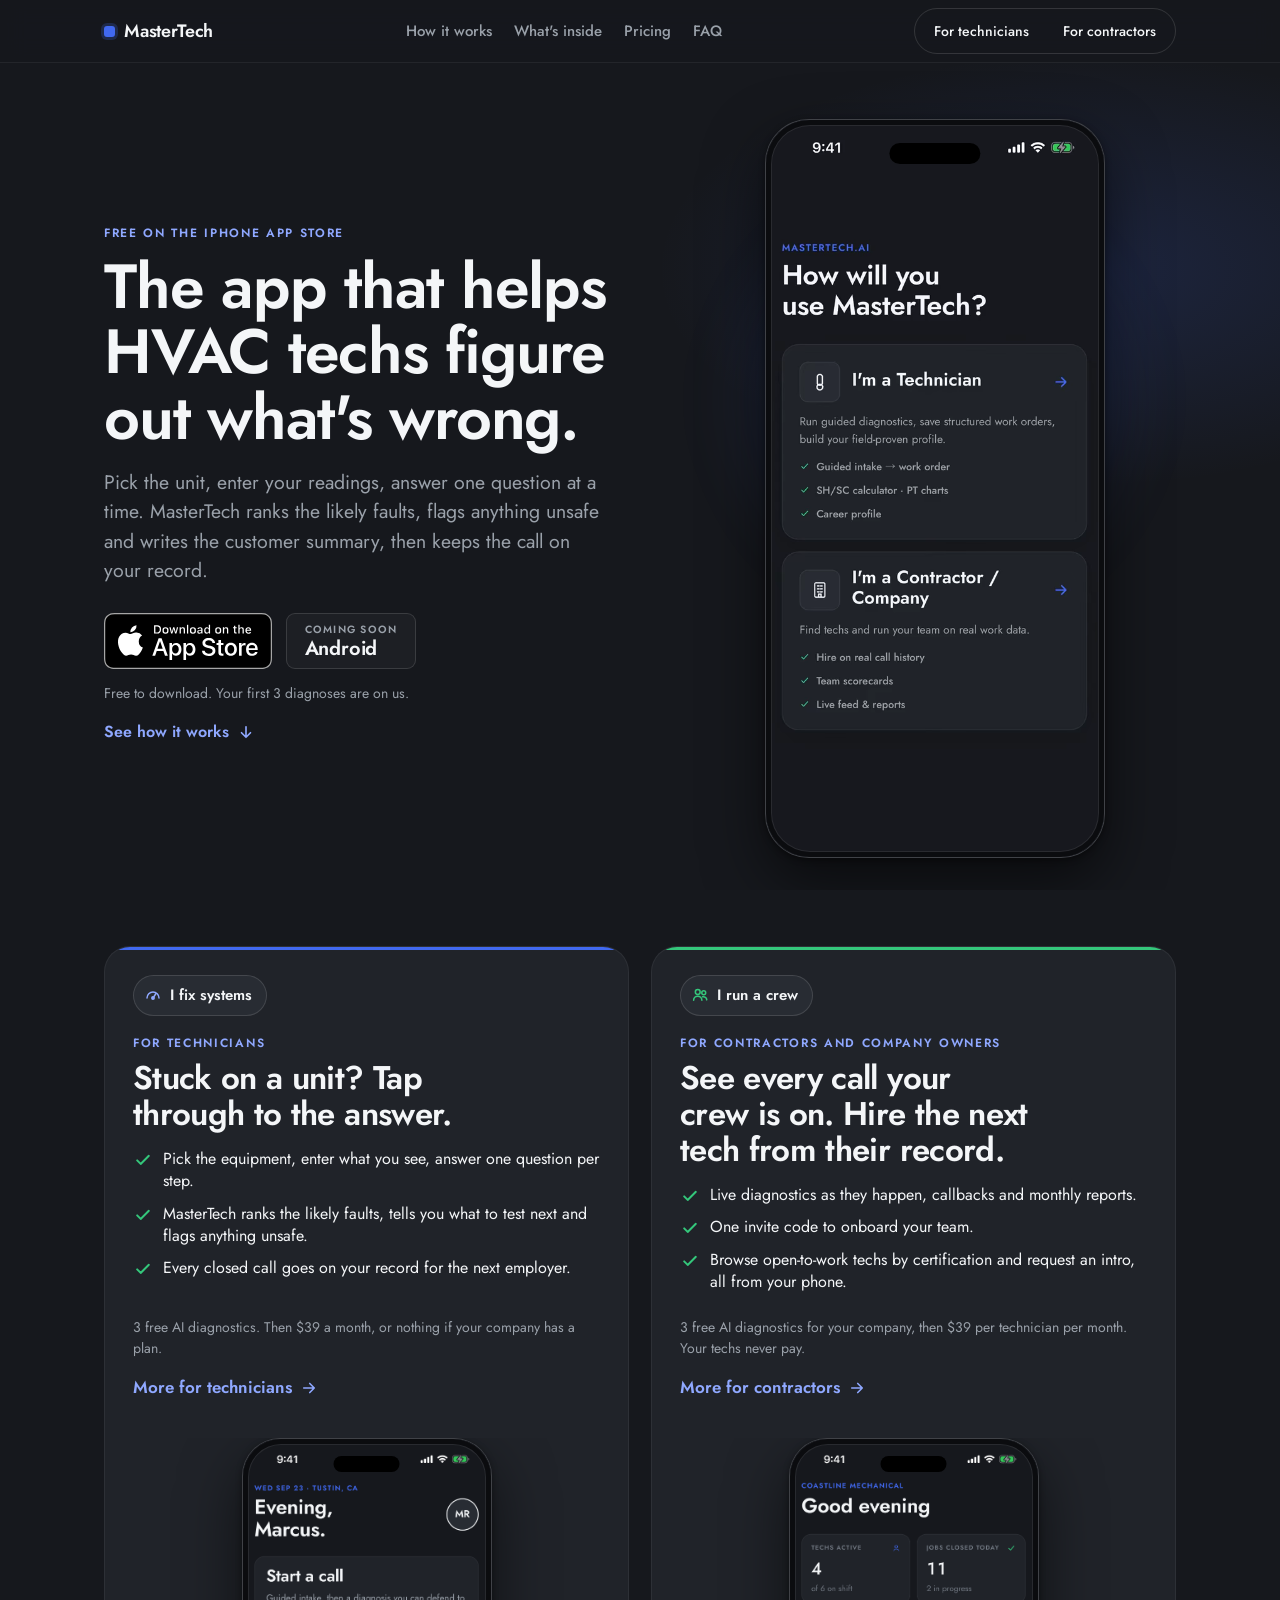
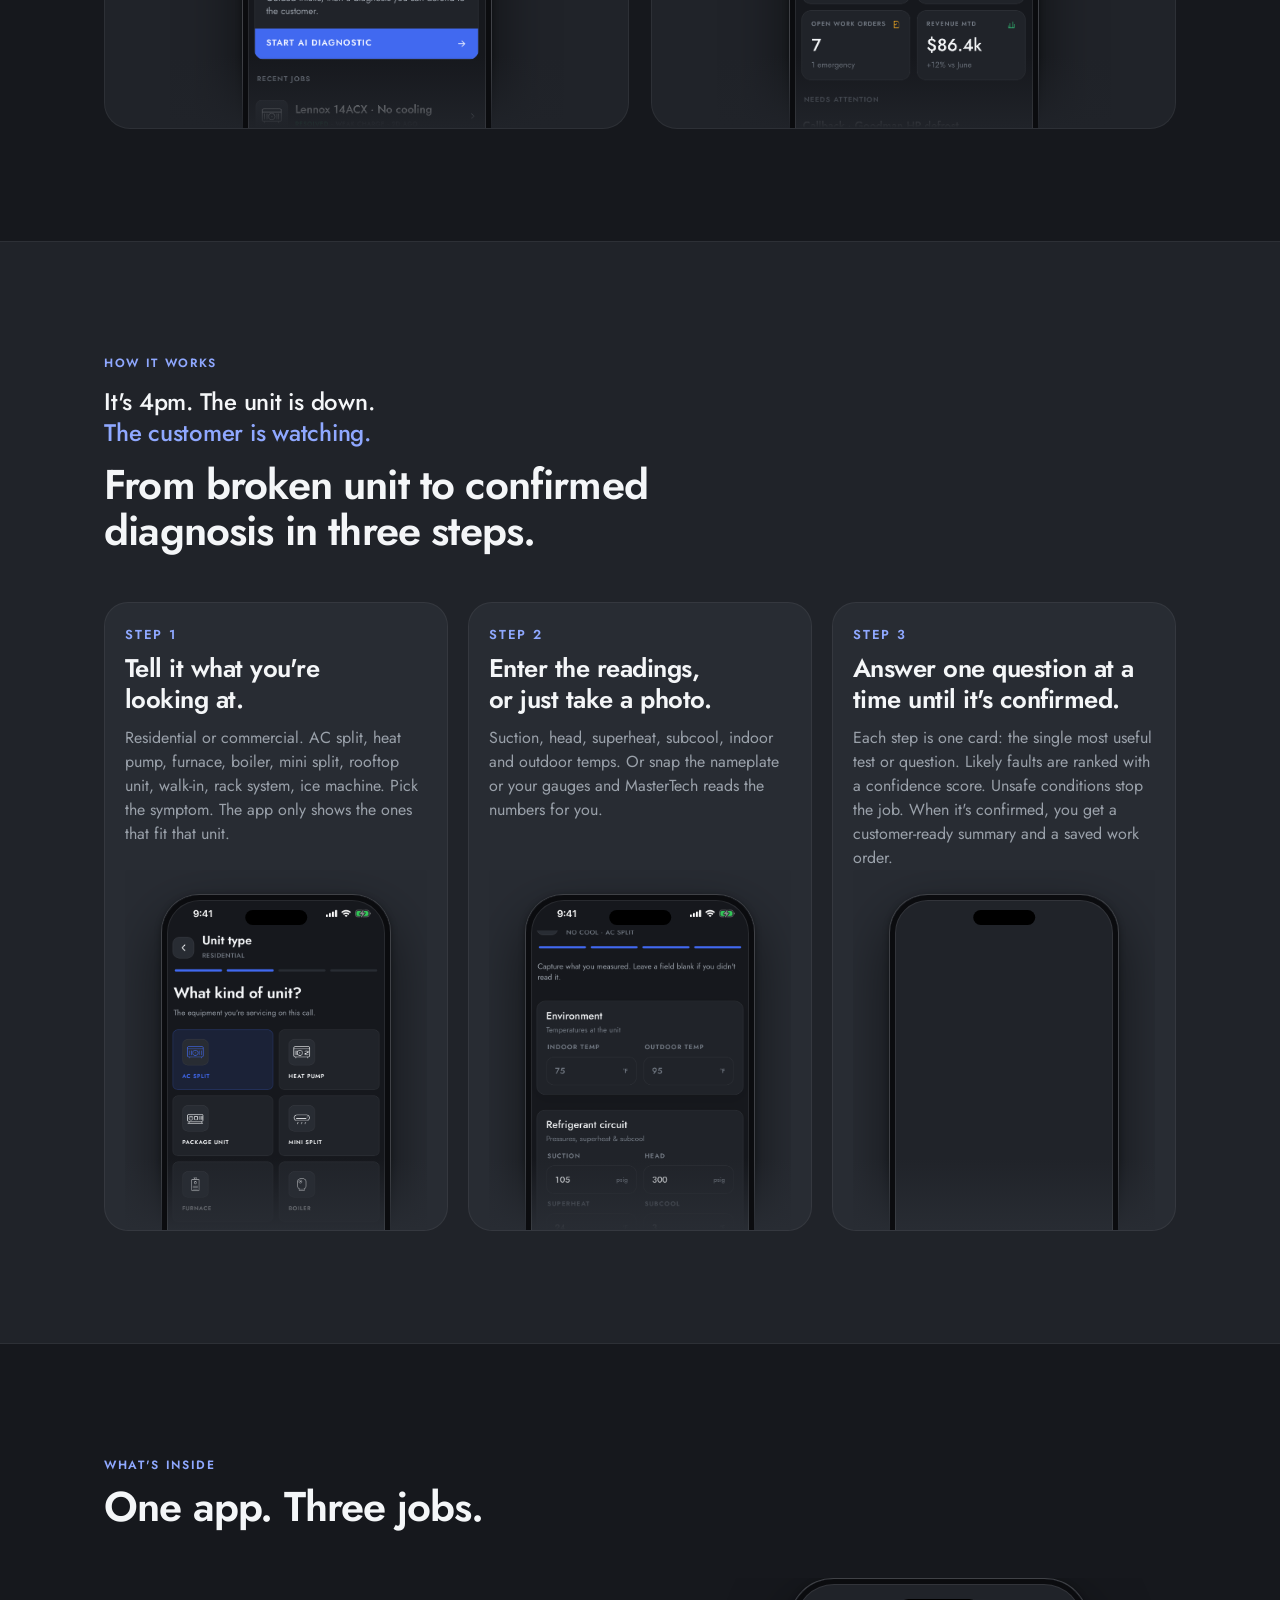
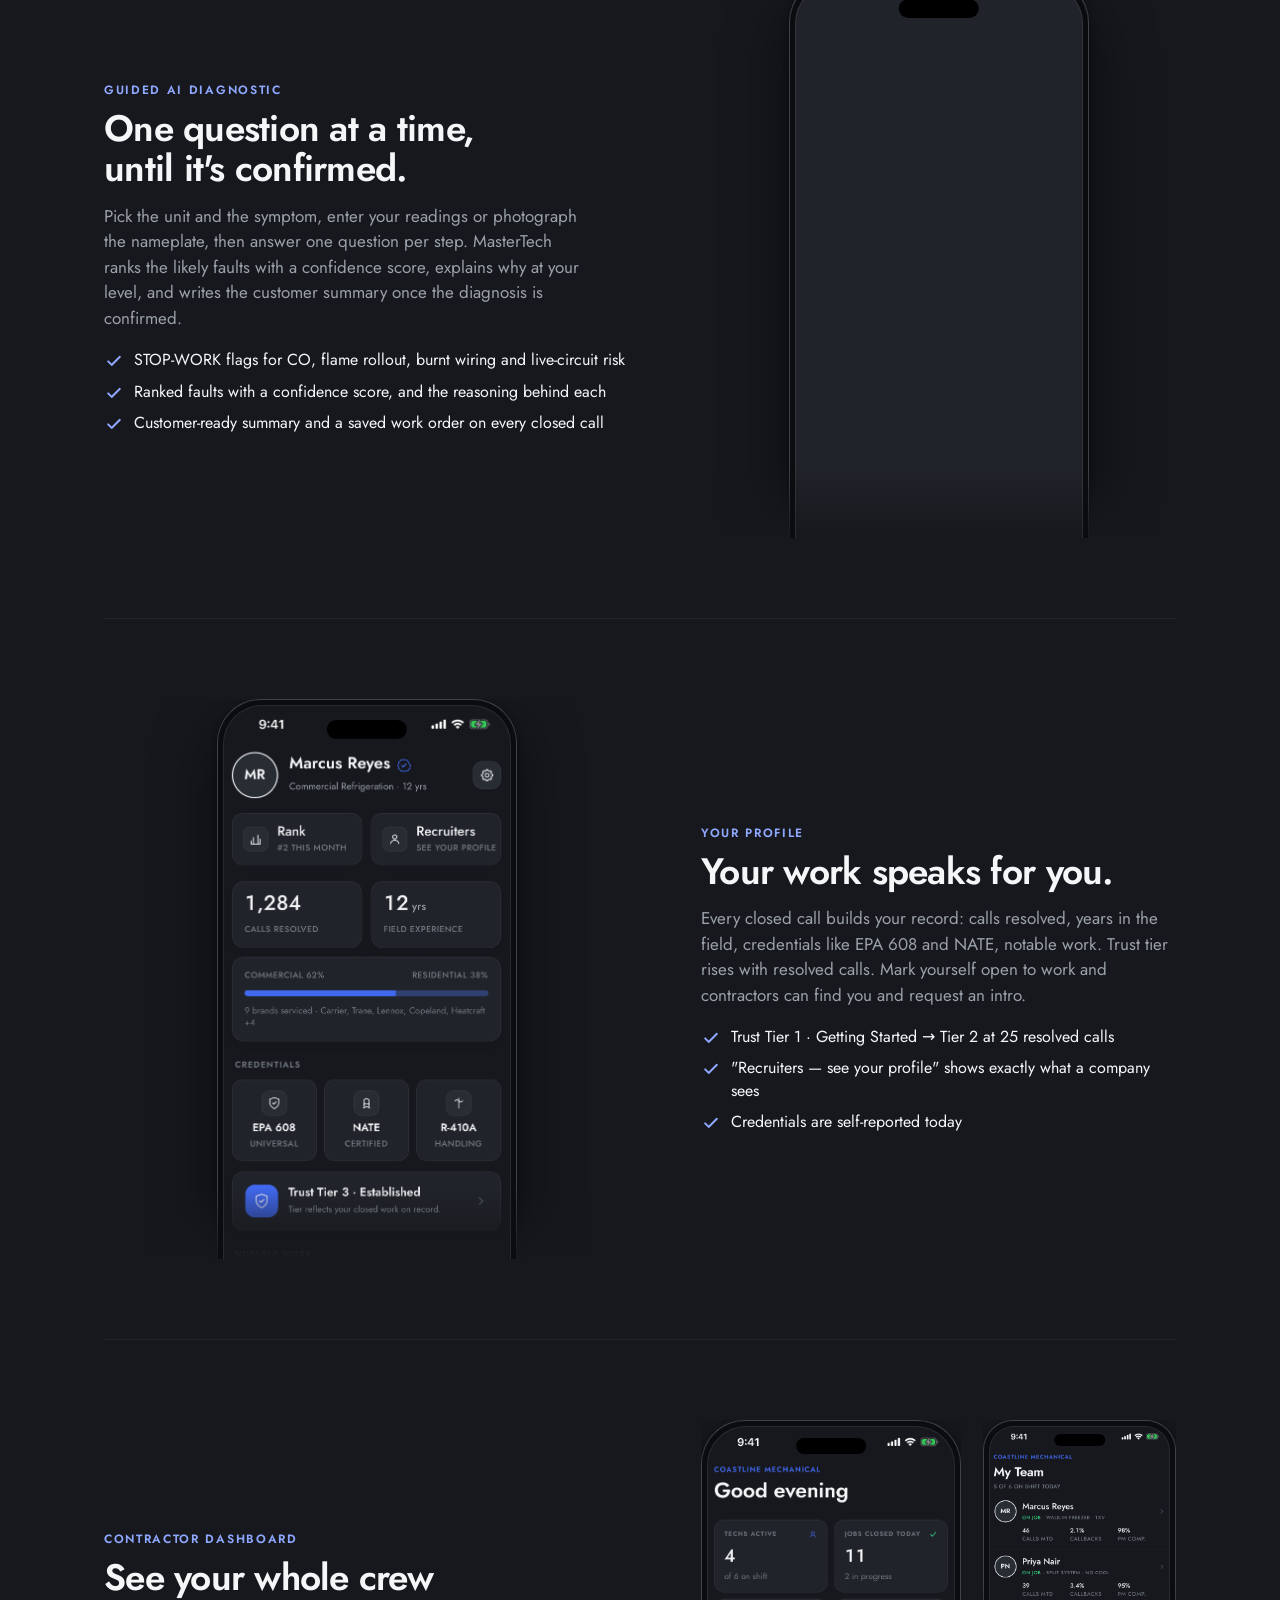
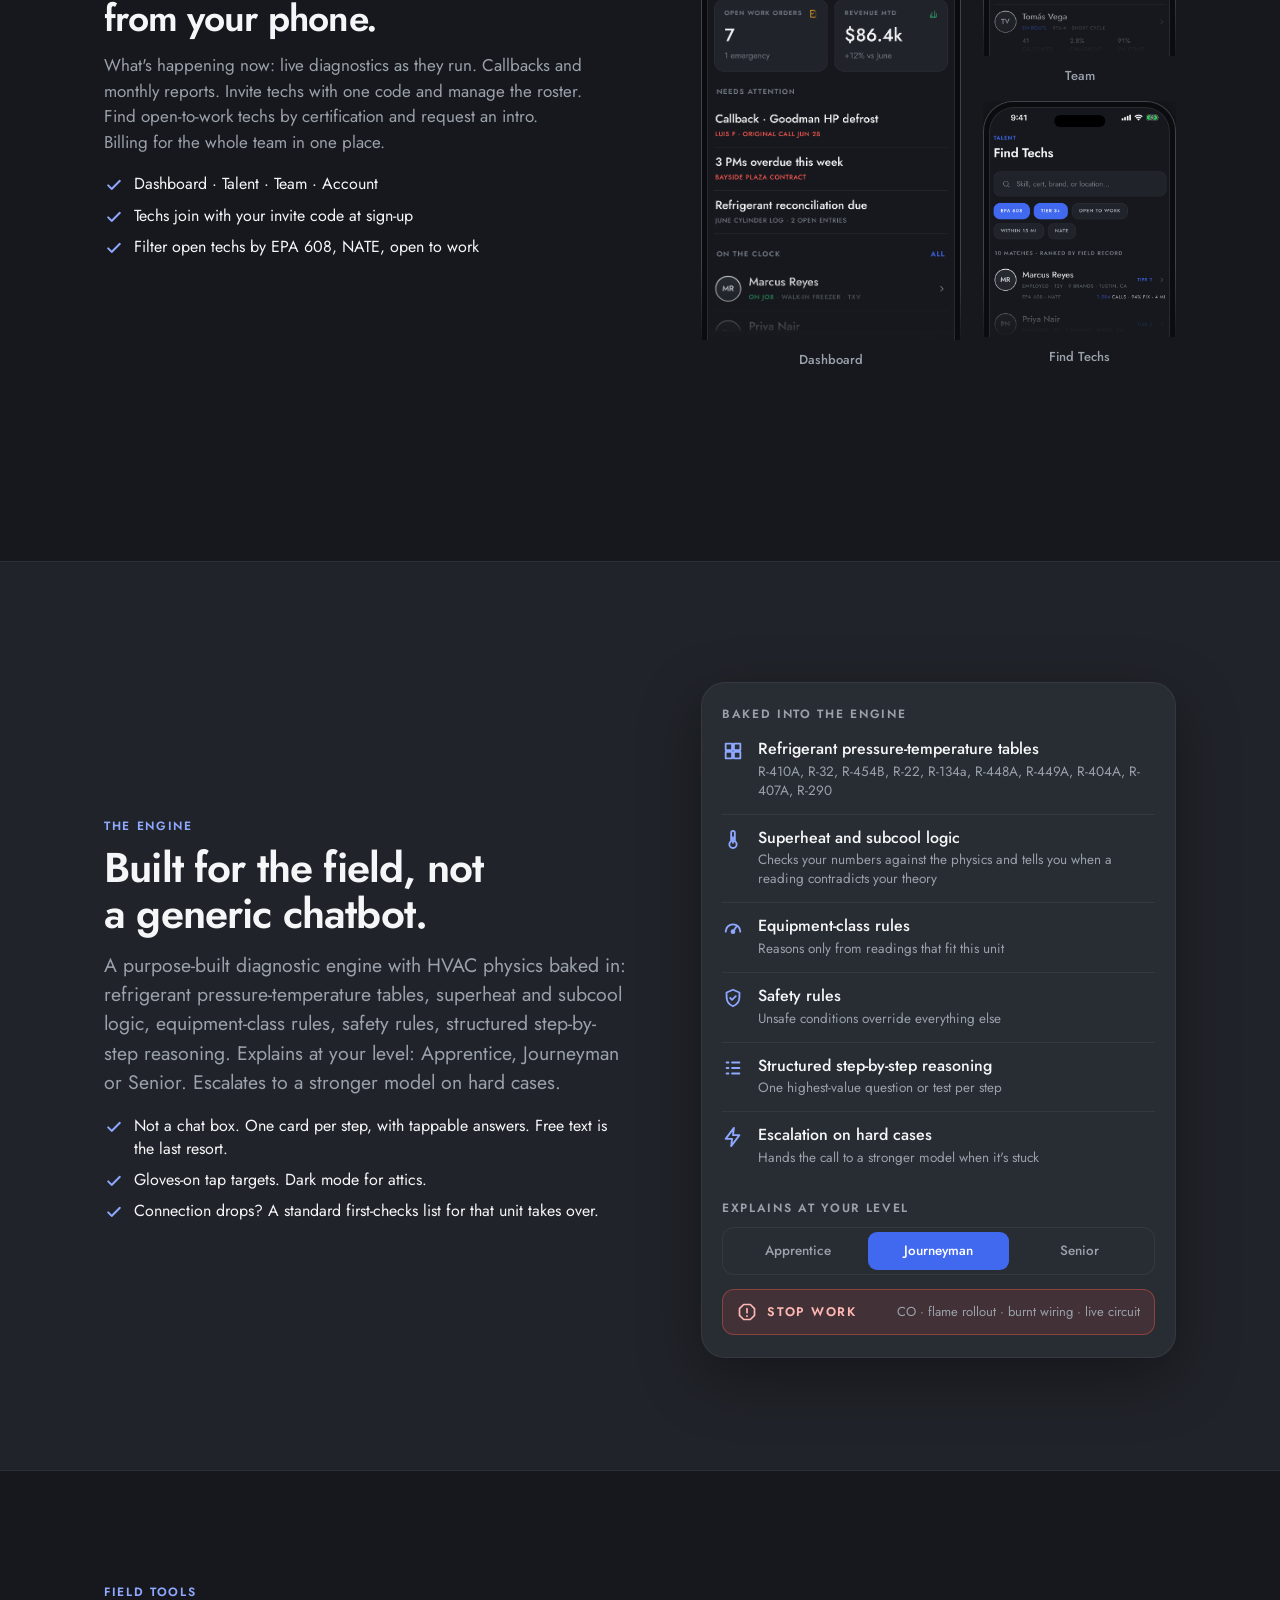
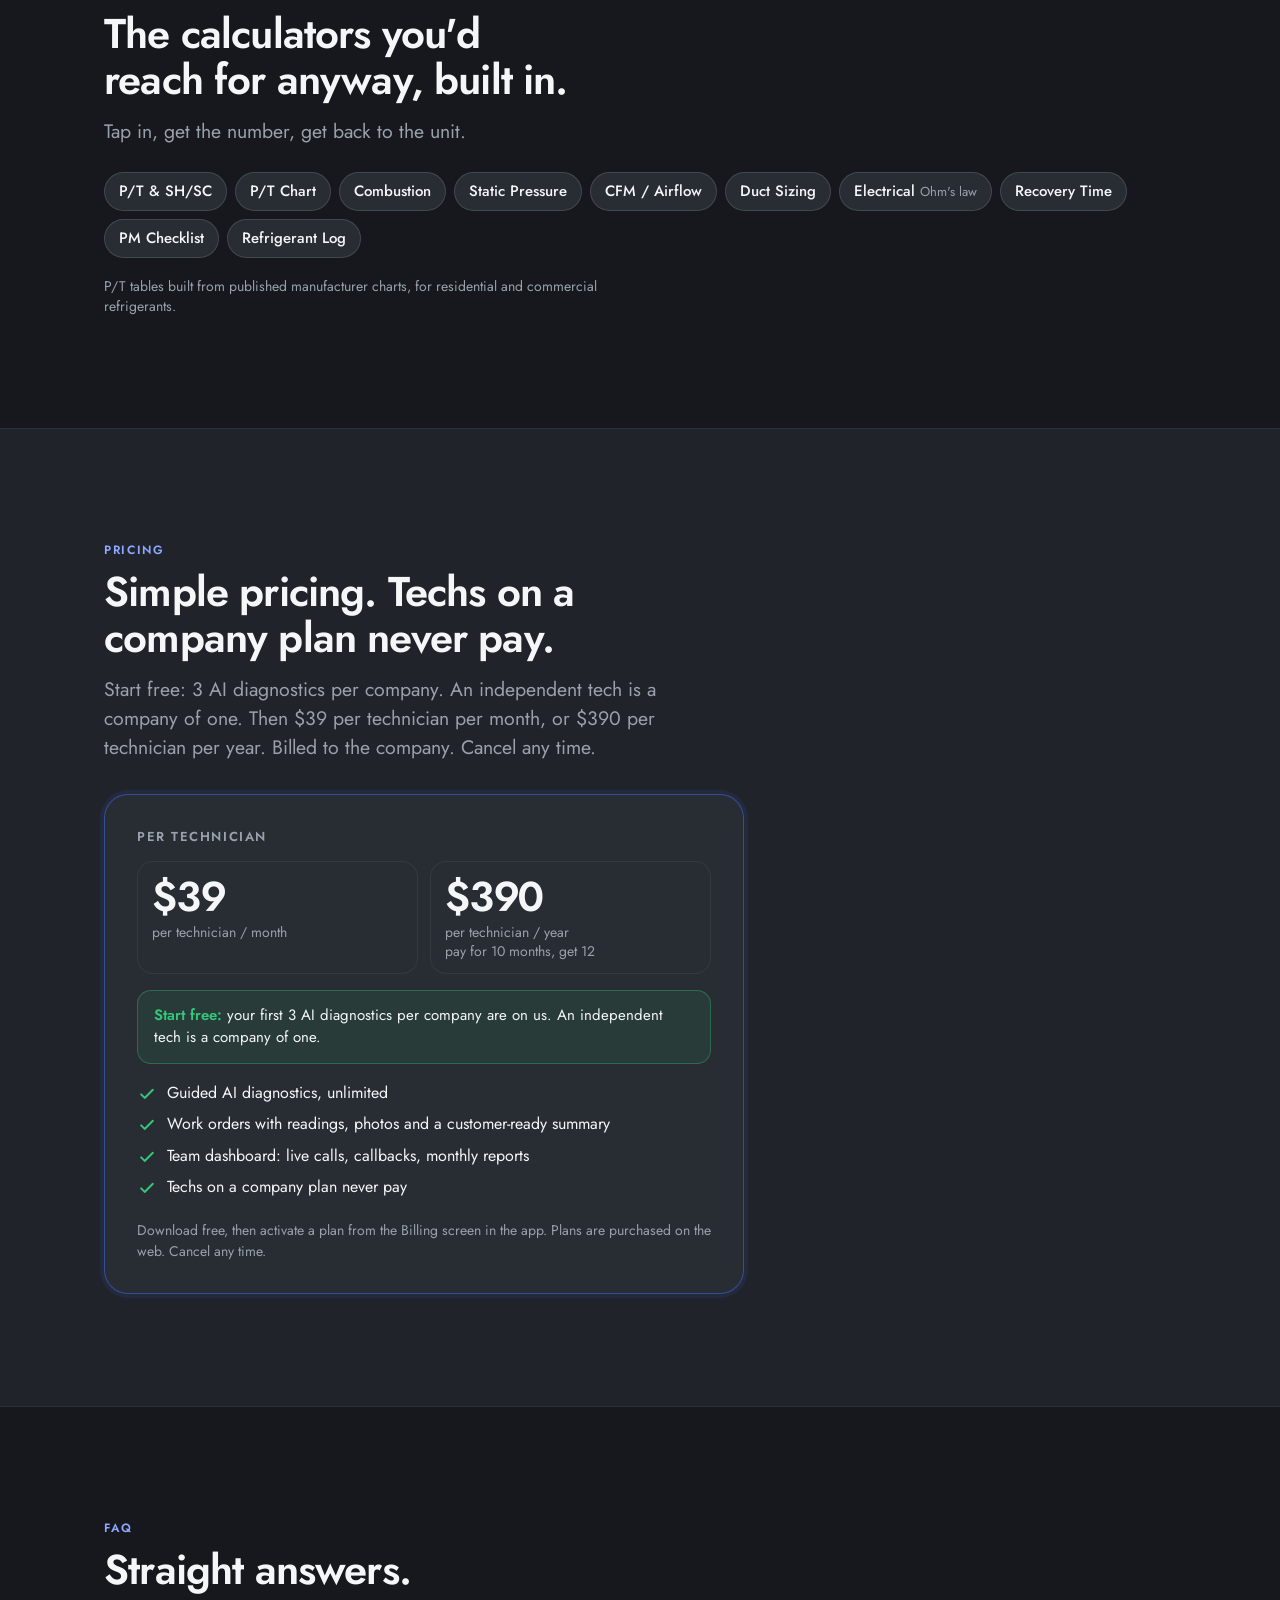
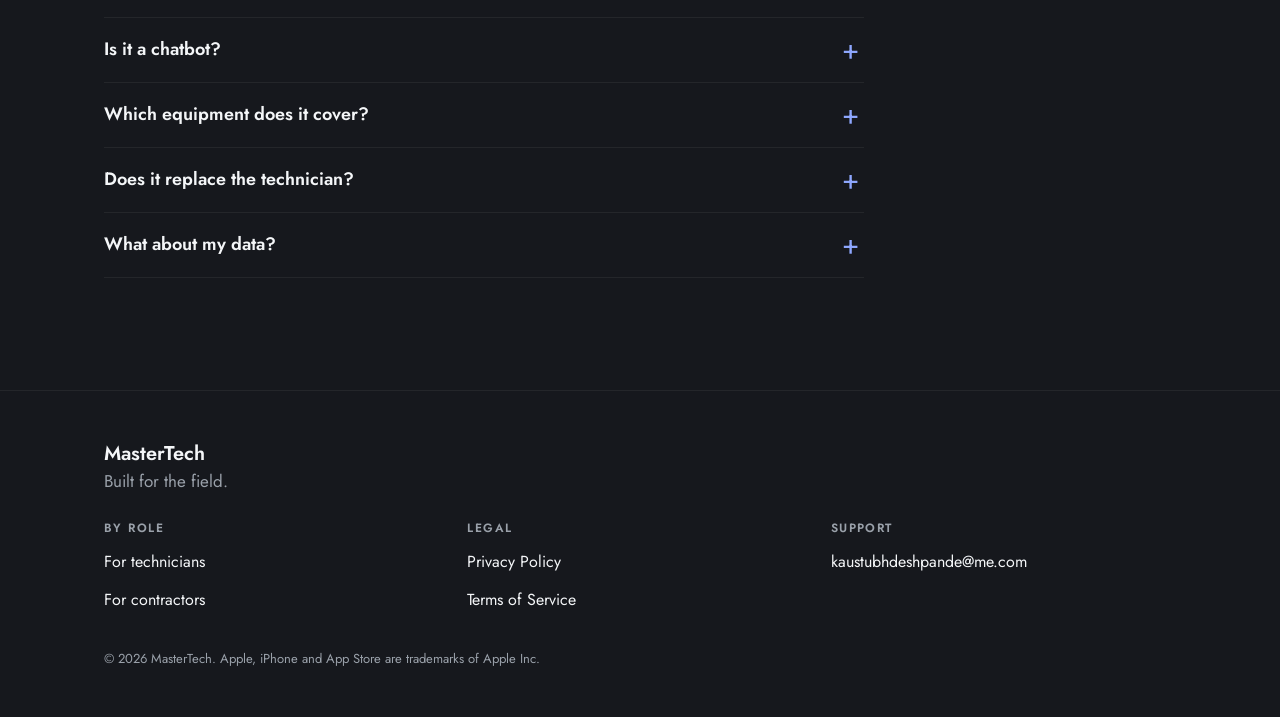
==== index.html @ 5057d36d "Site: one App Store button + Android coming soon, role links in the header, MasterTech wordmark, spa" ====
<!DOCTYPE html>
<html lang="en">
<head>
<meta charset="utf-8">
<meta name="viewport" content="width=device-width, initial-scale=1, viewport-fit=cover">
<title>MasterTech — The app that helps HVAC techs figure out what's wrong</title>
<meta name="description" content="MasterTech is a free iPhone app that walks an HVAC technician from a broken unit to a confirmed diagnosis, one step at a time, then keeps the call on their record. Live dashboard for contractors.">
<link rel="canonical" href="https://kaus-projects.github.io/">
<meta name="theme-color" content="#16181D">
<meta name="color-scheme" content="dark">
<meta name="apple-itunes-app" content="app-id=6786938615">
<link rel="icon" type="image/png" sizes="32x32" href="assets/favicon-32.png">
<link rel="apple-touch-icon" sizes="180x180" href="assets/icon-180.png">
<meta property="og:type" content="website">
<meta property="og:site_name" content="MasterTech">
<meta property="og:url" content="https://kaus-projects.github.io/">
<meta property="og:title" content="MasterTech — The app that helps HVAC techs figure out what's wrong">
<meta property="og:description" content="Pick the unit, enter your readings, answer one question at a time. MasterTech ranks the likely faults, flags anything unsafe and writes the customer summary. Free on the iPhone App Store.">
<meta property="og:image" content="https://kaus-projects.github.io/assets/og.jpg">
<meta property="og:image:width" content="1200">
<meta property="og:image:height" content="630">
<meta property="og:image:alt" content="MasterTech: The app that helps HVAC techs figure out what's wrong. Two iPhone screens: an AI diagnosis and a contractor dashboard.">
<meta name="twitter:card" content="summary_large_image">
<meta name="twitter:title" content="MasterTech — The app that helps HVAC techs figure out what's wrong">
<meta name="twitter:description" content="Guided AI diagnostics for the tech. A live dashboard for the boss. Free on the iPhone App Store.">
<meta name="twitter:image" content="https://kaus-projects.github.io/assets/og.jpg">
<link rel="preconnect" href="https://fonts.googleapis.com">
<link rel="preconnect" href="https://fonts.gstatic.com" crossorigin>
<link rel="stylesheet" href="https://fonts.googleapis.com/css2?family=Jost:wght@400;500;600&display=swap">
<link rel="stylesheet" href="assets/site.css">
<script type="application/ld+json">
{"@context":"https://schema.org","@type":"SoftwareApplication","name":"MasterTech.ai","operatingSystem":"iOS","applicationCategory":"BusinessApplication","url":"https://kaus-projects.github.io/","installUrl":"https://apps.apple.com/us/app/mastertech-ai/id6786938615","offers":{"@type":"Offer","price":"0","priceCurrency":"USD"},"description":"A free iPhone app that walks an HVAC technician from a broken unit to a confirmed diagnosis, one step at a time, then keeps the call on their record."}
</script>
</head>
<body>
<a class="skip" href="#main">Skip to content</a>

<svg class="sprite" aria-hidden="true" focusable="false" xmlns="http://www.w3.org/2000/svg">
  <symbol id="i-check" viewBox="0 0 24 24"><path d="M5 12.5l4.2 4.2L19 7" fill="none" stroke="currentColor" stroke-width="2.4" stroke-linecap="round" stroke-linejoin="round"/></symbol>
  <symbol id="i-gauge" viewBox="0 0 24 24"><g fill="none" stroke="currentColor" stroke-width="2" stroke-linecap="round" stroke-linejoin="round"><path d="M4 16a8 8 0 1 1 16 0"/><path d="M12 16l4-6"/><circle cx="12" cy="16" r="1.6" fill="currentColor"/></g></symbol>
  <symbol id="i-crew" viewBox="0 0 24 24"><g fill="none" stroke="currentColor" stroke-width="2" stroke-linecap="round" stroke-linejoin="round"><circle cx="9" cy="8" r="3.2"/><path d="M3.5 19a5.5 5.5 0 0 1 11 0"/><circle cx="17" cy="9" r="2.6"/><path d="M15.5 14.3A4.5 4.5 0 0 1 21 18.5"/></g></symbol>
  <symbol id="i-stop" viewBox="0 0 24 24"><g fill="none" stroke="currentColor" stroke-width="2" stroke-linecap="round" stroke-linejoin="round"><path d="M8 3h8l5 5v8l-5 5H8l-5-5V8z"/><path d="M12 8v5M12 16.6v.4"/></g></symbol>
  <symbol id="i-grid" viewBox="0 0 24 24"><path d="M4 4h7v7H4zM13 4h7v7h-7zM4 13h7v7H4zM13 13h7v7h-7z" fill="none" stroke="currentColor" stroke-width="2" stroke-linejoin="round"/></symbol>
  <symbol id="i-therm" viewBox="0 0 24 24"><path d="M10 4a2 2 0 1 1 4 0v9.3a4 4 0 1 1-4 0z" fill="none" stroke="currentColor" stroke-width="2" stroke-linejoin="round"/><path d="M12 9v6" stroke="currentColor" stroke-width="2" stroke-linecap="round"/></symbol>
  <symbol id="i-shield" viewBox="0 0 24 24"><path d="M12 3l7 3v5c0 4.5-3 8.5-7 10-4-1.5-7-5.5-7-10V6z" fill="none" stroke="currentColor" stroke-width="2" stroke-linejoin="round"/><path d="M9 12l2 2 4-4" fill="none" stroke="currentColor" stroke-width="2" stroke-linecap="round" stroke-linejoin="round"/></symbol>
  <symbol id="i-steps" viewBox="0 0 24 24"><path d="M5 6h2M5 12h2M5 18h2M11 6h8M11 12h8M11 18h8" fill="none" stroke="currentColor" stroke-width="2" stroke-linecap="round"/></symbol>
  <symbol id="i-bolt" viewBox="0 0 24 24"><path d="M13 2L4 14h7l-1 8 9-12h-7z" fill="none" stroke="currentColor" stroke-width="2" stroke-linejoin="round"/></symbol>
  <symbol id="i-arr" viewBox="0 0 24 24"><path d="M5 12h14M13 6l6 6-6 6" fill="none" stroke="currentColor" stroke-width="2.2" stroke-linecap="round" stroke-linejoin="round"/></symbol>
</svg>

<header class="top">
  <div class="wrap">
    <a class="brand" href="#main" aria-label="MasterTech home"><span class="dot" aria-hidden="true"></span>MasterTech</a>
    <nav class="nav" aria-label="Sections">
      <a href="#how">How it works</a>
      <a href="#inside">What's inside</a>
      <a href="#pricing">Pricing</a>
      <a href="#faq">FAQ</a>
    </nav>
    <nav class="roles" aria-label="By role">
      <a href="techs/"><span class="l">For technicians</span><span class="s">Techs</span></a>
      <a href="contractors/"><span class="l">For contractors</span><span class="s">Contractors</span></a>
    </nav>
  </div>
</header>

<main id="main">

  <!-- HERO -->
  <section class="hero" aria-labelledby="hero-h1">
    <div class="wrap hero-grid">
      <div class="hero-copy">
        <p class="eyebrow">Free on the iPhone App Store</p>
        <h1 id="hero-h1" class="h1">The app that helps HVAC techs figure out what's wrong.</h1>
        <p class="lede">Pick the unit, enter your readings, answer one question at a time. MasterTech ranks the likely faults, flags anything unsafe and writes the customer summary, then keeps the call on your record.</p>
        <div class="ctas" id="hero-ctas">
          <a class="badge" href="https://apps.apple.com/us/app/mastertech-ai/id6786938615"><img src="assets/appstore-badge.svg" alt="Download on the App Store" width="168" height="56"></a>
          <span class="soon"><b>Android</b><small>Coming soon</small></span>
          <p class="micro">Free to download. Your first 3 diagnoses are on us.</p>
          <a class="arrow down" href="#how">See how it works<svg aria-hidden="true"><use href="#i-arr"/></svg></a>
        </div>
      </div>
      <div class="hero-visual">
        <div class="phone hero-phone">
          <video class="shot" poster="assets/hero-poster.jpg" autoplay muted loop playsinline width="540" height="1174" aria-label="MasterTech on iPhone: choosing a role, the home screen, picking the unit type, entering readings, then the AI diagnosis: Low refrigerant charge at 86% confidence.">
            <source src="assets/hero.mp4" type="video/mp4">
            <source src="assets/hero.webm" type="video/webm">
          </video>
          <img class="shot poster" src="assets/hero-poster.jpg" width="540" height="1174" alt="iPhone showing a MasterTech call: measurement tiles for superheat, subcool, suction and head, and an AI Diagnosis card reading Low refrigerant charge at 86% confidence.">
        </div>
      </div>
    </div>
  </section>

  <!-- TWO DOORS -->
  <section class="doors-sec" id="doors" aria-label="Choose your role">
    <div class="wrap">
      <div class="doors">

        <section class="door tech" aria-labelledby="door-tech">
          <span class="door-label"><svg aria-hidden="true"><use href="#i-gauge"/></svg>I fix systems</span>
          <p class="eyebrow">For technicians</p>
          <h2 id="door-tech" class="h2">Stuck on a unit? Tap through to the answer.</h2>
          <ul class="points">
            <li><svg aria-hidden="true"><use href="#i-check"/></svg><span>Pick the equipment, enter what you see, answer one question per step.</span></li>
            <li><svg aria-hidden="true"><use href="#i-check"/></svg><span>MasterTech ranks the likely faults, tells you what to test next and flags anything unsafe.</span></li>
            <li><svg aria-hidden="true"><use href="#i-check"/></svg><span>Every closed call goes on your record for the next employer.</span></li>
          </ul>
          <div class="ctas">
            <p class="micro">3 free AI diagnostics. Then $39 a month, or nothing if your company has a plan.</p>
            <a class="arrow" href="techs/">More for technicians<svg aria-hidden="true"><use href="#i-arr"/></svg></a>
          </div>
          <div class="peek">
            <div class="phone md">
              <img class="shot" src="assets/shots/home.png" width="1206" height="2622" loading="lazy" decoding="async" alt="MasterTech home screen: Evening, Marcus, a Start a call card with a Start AI Diagnostic button, recent jobs, and tool shortcuts for P/T & SH/SC, P/T Chart, Static Pressure and CFM / Airflow.">
            </div>
          </div>
        </section>

        <section class="door crew" aria-labelledby="door-crew">
          <span class="door-label"><svg aria-hidden="true"><use href="#i-crew"/></svg>I run a crew</span>
          <p class="eyebrow">For contractors and company owners</p>
          <h2 id="door-crew" class="h2">See every call your crew is on. Hire the next tech from their record.</h2>
          <ul class="points">
            <li><svg aria-hidden="true"><use href="#i-check"/></svg><span>Live diagnostics as they happen, callbacks and monthly reports.</span></li>
            <li><svg aria-hidden="true"><use href="#i-check"/></svg><span>One invite code to onboard your team.</span></li>
            <li><svg aria-hidden="true"><use href="#i-check"/></svg><span>Browse open-to-work techs by certification and request an intro, all from your phone.</span></li>
          </ul>
          <div class="ctas">
            <p class="micro">3 free AI diagnostics for your company, then $39 per technician per month. Your techs never pay.</p>
            <a class="arrow" href="contractors/">More for contractors<svg aria-hidden="true"><use href="#i-arr"/></svg></a>
          </div>
          <div class="peek">
            <div class="phone md">
              <img class="shot" src="assets/shots/dashboard.png" width="1206" height="2622" loading="lazy" decoding="async" alt="Contractor dashboard: Good evening, with tiles for techs active, jobs closed today and open work orders, a Needs attention list with a callback and overdue PMs, and an On the clock roster.">
            </div>
          </div>
        </section>

      </div>
    </div>
  </section>

  <!-- HOW IT WORKS -->
  <section class="sec band" id="how" aria-labelledby="how-h2">
    <div class="wrap">
      <div class="sec-head">
        <p class="eyebrow">How it works</p>
        <p class="kicker">It's 4pm. The unit is down. <em>The customer is watching.</em></p>
        <h2 id="how-h2" class="h2">From broken unit to confirmed diagnosis in three steps.</h2>
      </div>
      <ol class="steps">
        <li class="step">
          <p class="num">Step 1</p>
          <h3 class="h3">Tell it what you're looking at.</h3>
          <p class="body">Residential or commercial. AC split, heat pump, furnace, boiler, mini split, rooftop unit, walk-in, rack system, ice machine. Pick the symptom. The app only shows the ones that fit that unit.</p>
          <div class="peek"><div class="phone md"><img class="shot" src="assets/shots/intake-2.png" width="1206" height="2622" loading="lazy" decoding="async" alt="Unit type picker with tappable tiles: AC Split, Heat Pump, Package Unit, Mini Split, Furnace, Boiler, and a Continue button."></div></div>
        </li>
        <li class="step">
          <p class="num">Step 2</p>
          <h3 class="h3">Enter the readings, or just take a photo.</h3>
          <p class="body">Suction, head, superheat, subcool, indoor and outdoor temps. Or snap the nameplate or your gauges and MasterTech reads the numbers for you.</p>
          <div class="peek"><div class="phone md"><img class="shot" src="assets/shots/intake-4.png" width="1206" height="2622" loading="lazy" decoding="async" alt="Readings screen grouped into Environment, Refrigerant circuit and Equipment & notes, with fields for indoor and outdoor temp, suction, head, superheat and subcool, and refrigerant chips."></div></div>
        </li>
        <li class="step">
          <p class="num">Step 3</p>
          <h3 class="h3">Answer one question at a time until it's confirmed.</h3>
          <p class="body">Each step is one card: the single most useful test or question. Likely faults are ranked with a confidence score. Unsafe conditions stop the job. When it's confirmed, you get a customer-ready summary and a saved work order.</p>
          <div class="peek"><div class="phone md"><img class="shot" src="assets/shots/diagnostic-pills.png" width="1206" height="2622" loading="lazy" decoding="async" alt="Live MasterTech diagnostic step: a question card asking what the outdoor condenser coil and fan look like, with four tappable answers."></div></div>
        </li>
      </ol>
    </div>
  </section>

  <!-- THREE PILLARS -->
  <section class="sec" id="inside" aria-labelledby="inside-h2">
    <div class="wrap">
      <div class="sec-head">
        <p class="eyebrow">What's inside</p>
        <h2 id="inside-h2" class="h2">One app. Three jobs.</h2>
      </div>

      <div class="pillars">

        <article class="pillar" aria-labelledby="p-a">
          <div class="p-txt">
            <p class="eyebrow">Guided AI diagnostic</p>
            <h3 id="p-a" class="h2">One question at a time, until it's confirmed.</h3>
            <p class="body">Pick the unit and the symptom, enter your readings or photograph the nameplate, then answer one question per step. MasterTech ranks the likely faults with a confidence score, explains why at your level, and writes the customer summary once the diagnosis is confirmed.</p>
            <ul class="bul">
              <li><svg aria-hidden="true"><use href="#i-check"/></svg><span>STOP-WORK flags for CO, flame rollout, burnt wiring and live-circuit risk</span></li>
              <li><svg aria-hidden="true"><use href="#i-check"/></svg><span>Ranked faults with a confidence score, and the reasoning behind each</span></li>
              <li><svg aria-hidden="true"><use href="#i-check"/></svg><span>Customer-ready summary and a saved work order on every closed call</span></li>
            </ul>
          </div>
          <div class="p-vis">
            <div class="peek"><div class="phone"><img class="shot" src="assets/shots/diagnostic-top.png" width="1206" height="2622" loading="lazy" decoding="async" alt="Live MasterTech working theory: three likely faults ranked with confidence bars — low refrigerant charge 45%, condenser airflow restriction 35%, restricted metering device 20% — each with the reasoning over the entered readings."></div></div>
          </div>
        </article>

        <article class="pillar flip" aria-labelledby="p-b">
          <div class="p-txt">
            <p class="eyebrow">Your profile</p>
            <h3 id="p-b" class="h2">Your work speaks for you.</h3>
            <p class="body">Every closed call builds your record: calls resolved, years in the field, credentials like EPA 608 and NATE, notable work. Trust tier rises with resolved calls. Mark yourself open to work and contractors can find you and request an intro.</p>
            <ul class="bul">
              <li><svg aria-hidden="true"><use href="#i-check"/></svg><span>Trust Tier 1 · Getting Started → Tier 2 at 25 resolved calls</span></li>
              <li><svg aria-hidden="true"><use href="#i-check"/></svg><span>"Recruiters — see your profile" shows exactly what a company sees</span></li>
              <li><svg aria-hidden="true"><use href="#i-check"/></svg><span>Credentials are self-reported today</span></li>
            </ul>
          </div>
          <div class="p-vis">
            <div class="peek"><div class="phone"><img class="shot" src="assets/shots/profile.png" width="1206" height="2622" loading="lazy" decoding="async" alt="Technician profile: name with a seal icon, Calls resolved and Field experience counters, credential chips for EPA 608, NATE and R-410A, and a Trust Tier card."></div></div>
          </div>
        </article>

        <article class="pillar" aria-labelledby="p-c">
          <div class="p-txt">
            <p class="eyebrow">Contractor dashboard</p>
            <h3 id="p-c" class="h2">See your whole crew from your phone.</h3>
            <p class="body">What's happening now: live diagnostics as they run. Callbacks and monthly reports. Invite techs with one code and manage the roster. Find open-to-work techs by certification and request an intro. Billing for the whole team in one place.</p>
            <ul class="bul">
              <li><svg aria-hidden="true"><use href="#i-check"/></svg><span>Dashboard · Talent · Team · Account</span></li>
              <li><svg aria-hidden="true"><use href="#i-check"/></svg><span>Techs join with your invite code at sign-up</span></li>
              <li><svg aria-hidden="true"><use href="#i-check"/></svg><span>Filter open techs by EPA 608, NATE, open to work</span></li>
            </ul>
          </div>
          <div class="p-vis">
            <div class="duo">
              <figure>
                <div class="peek main"><div class="phone"><img class="shot" src="assets/shots/dashboard.png" width="1206" height="2622" loading="lazy" decoding="async" alt="Contractor dashboard: Good evening, with tiles for techs active, jobs closed today and open work orders, a Needs attention list with a callback and overdue PMs, and an On the clock roster."></div></div>
                <figcaption>Dashboard</figcaption>
              </figure>
              <div class="pair">
                <figure>
                  <div class="peek"><div class="phone sm"><img class="shot" src="assets/shots/team.png" width="1206" height="2622" loading="lazy" decoding="async" alt="My Team screen: the technician roster with each tech's status, calls this month, callback rate and PM completion."></div></div>
                  <figcaption>Team</figcaption>
                </figure>
                <figure>
                  <div class="peek"><div class="phone sm"><img class="shot" src="assets/shots/talent.png" width="1206" height="2622" loading="lazy" decoding="async" alt="Find Techs screen with a search field for skill, cert, brand or location, filter chips for EPA 608, Tier 3+, Open to work and NATE, and matches ranked by field record."></div></div>
                  <figcaption>Find Techs</figcaption>
                </figure>
              </div>
            </div>
          </div>
        </article>

      </div>
    </div>
  </section>

  <!-- ENGINE -->
  <section class="sec band" id="engine" aria-labelledby="engine-h2">
    <div class="wrap engine-grid">
      <div class="sec-head">
        <p class="eyebrow">The engine</p>
        <h2 id="engine-h2" class="h2">Built for the field, not a generic chatbot.</h2>
        <p class="lede">A purpose-built diagnostic engine with HVAC physics baked in: refrigerant pressure-temperature tables, superheat and subcool logic, equipment-class rules, safety rules, structured step-by-step reasoning. Explains at your level: Apprentice, Journeyman or Senior. Escalates to a stronger model on hard cases.</p>
        <ul class="bul">
          <li><svg aria-hidden="true"><use href="#i-check"/></svg><span>Not a chat box. One card per step, with tappable answers. Free text is the last resort.</span></li>
          <li><svg aria-hidden="true"><use href="#i-check"/></svg><span>Gloves-on tap targets. Dark mode for attics.</span></li>
          <li><svg aria-hidden="true"><use href="#i-check"/></svg><span>Connection drops? A standard first-checks list for that unit takes over.</span></li>
        </ul>
      </div>
      <div class="engine">
        <p class="eyebrow">Baked into the engine</p>
        <ul class="engine-list">
          <li><svg aria-hidden="true"><use href="#i-grid"/></svg><span>Refrigerant pressure-temperature tables<small>R-410A, R-32, R-454B, R-22, R-134a, R-448A, R-449A, R-404A, R-407A, R-290</small></span></li>
          <li><svg aria-hidden="true"><use href="#i-therm"/></svg><span>Superheat and subcool logic<small>Checks your numbers against the physics and tells you when a reading contradicts your theory</small></span></li>
          <li><svg aria-hidden="true"><use href="#i-gauge"/></svg><span>Equipment-class rules<small>Reasons only from readings that fit this unit</small></span></li>
          <li><svg aria-hidden="true"><use href="#i-shield"/></svg><span>Safety rules<small>Unsafe conditions override everything else</small></span></li>
          <li><svg aria-hidden="true"><use href="#i-steps"/></svg><span>Structured step-by-step reasoning<small>One highest-value question or test per step</small></span></li>
          <li><svg aria-hidden="true"><use href="#i-bolt"/></svg><span>Escalation on hard cases<small>Hands the call to a stronger model when it's stuck</small></span></li>
        </ul>
        <p class="eyebrow levels-label">Explains at your level</p>
        <div class="levels" aria-label="Explanation depth: Apprentice, Journeyman or Senior">
          <span>Apprentice</span><span aria-current="true">Journeyman</span><span>Senior</span>
        </div>
        <div class="stopflag"><svg aria-hidden="true"><use href="#i-stop"/></svg>Stop work<small>CO · flame rollout · burnt wiring · live circuit</small></div>
      </div>
    </div>
  </section>

  <!-- FIELD TOOLS -->
  <section class="sec tools" id="tools" aria-labelledby="tools-h2">
    <div class="wrap">
      <div class="sec-head">
        <p class="eyebrow">Field tools</p>
        <h2 id="tools-h2" class="h2">The calculators you'd reach for anyway, built in.</h2>
        <p class="lede">Tap in, get the number, get back to the unit.</p>
      </div>
      <ul class="chips" aria-label="Built-in field tools">
        <li class="chip">P/T &amp; SH/SC</li>
        <li class="chip">P/T Chart</li>
        <li class="chip">Combustion</li>
        <li class="chip">Static Pressure</li>
        <li class="chip">CFM / Airflow</li>
        <li class="chip">Duct Sizing</li>
        <li class="chip">Electrical <small>Ohm's law</small></li>
        <li class="chip">Recovery Time</li>
        <li class="chip">PM Checklist</li>
        <li class="chip">Refrigerant Log</li>
      </ul>
      <p class="micro">P/T tables built from published manufacturer charts, for residential and commercial refrigerants.</p>
    </div>
  </section>

  <!-- PRICING -->
  <section class="sec band" id="pricing" aria-labelledby="pricing-h2">
    <div class="wrap">
      <div class="sec-head">
        <p class="eyebrow">Pricing</p>
        <h2 id="pricing-h2" class="h2">Simple pricing. Techs on a company plan never pay.</h2>
        <p class="lede">Start free: 3 AI diagnostics per company. An independent tech is a company of one. Then $39 per technician per month, or $390 per technician per year. Billed to the company. Cancel any time.</p>
      </div>
      <div class="plans">
        <div class="plan">
          <p class="name">Per technician</p>
          <div class="prices">
            <div class="price"><b>$39</b><span>per technician / month</span></div>
            <div class="price"><b>$390</b><span>per technician / year<br>pay for 10 months, get 12</span></div>
          </div>
          <p class="free"><b>Start free:</b> your first 3 AI diagnostics per company are on us. An independent tech is a company of one.</p>
          <ul class="bul">
            <li><svg aria-hidden="true"><use href="#i-check"/></svg><span>Guided AI diagnostics, unlimited</span></li>
            <li><svg aria-hidden="true"><use href="#i-check"/></svg><span>Work orders with readings, photos and a customer-ready summary</span></li>
            <li><svg aria-hidden="true"><use href="#i-check"/></svg><span>Team dashboard: live calls, callbacks, monthly reports</span></li>
            <li><svg aria-hidden="true"><use href="#i-check"/></svg><span>Techs on a company plan never pay</span></li>
          </ul>
          <p class="micro plan-note">Download free, then activate a plan from the Billing screen in the app. Plans are purchased on the web. Cancel any time.</p>
        </div>
      </div>
    </div>
  </section>

  <!-- FAQ -->
  <section class="sec" id="faq" aria-labelledby="faq-h2">
    <div class="wrap">
      <div class="sec-head">
        <p class="eyebrow">FAQ</p>
        <h2 id="faq-h2" class="h2">Straight answers.</h2>
      </div>
      <div class="faq">
        <details>
          <summary>Is it a chatbot?</summary>
          <p class="a">Not a chat box. Each step is one card: a question with tappable answers, a reading to enter, a test to run, or a photo to take. The engine ranks the faults and picks the next most useful step. Free text is the last resort.</p>
        </details>
        <details>
          <summary>Which equipment does it cover?</summary>
          <p class="a">Residential: AC split, heat pump, package unit, mini split, furnace, boiler. Commercial: rooftop unit (RTU), walk-in, reach-in, rack system, ice machine, split system, VRF. Refrigerants from R-410A, R-32 and R-454B to R-448A, R-404A and R-290.</p>
        </details>
        <details>
          <summary>Does it replace the technician?</summary>
          <p class="a">No. It can't hold the gauges. It's a second set of eyes: it checks your numbers against the physics, tells you when a reading contradicts your theory, and flags unsafe conditions. The tech confirms the diagnosis and closes the call.</p>
        </details>
        <details>
          <summary>What about my data?</summary>
          <p class="a">Your readings, photos and work orders are stored in your account. Contractors see their own team only. Only techs who mark themselves open to work appear in recruiter search. Delete your account from inside the app any time. Details in the <a href="https://kaus-projects.github.io/mastertech-legal/privacy.html">Privacy Policy</a>.</p>
        </details>
      </div>
    </div>
  </section>

</main>

<footer aria-label="Footer">
  <div class="wrap">
    <p class="fbrand">MasterTech</p>
    <p class="dim">Built for the field.</p>
    <div class="fgrid">
      <div class="fcol">
        <h4>By role</h4>
        <a href="techs/">For technicians</a>
        <a href="contractors/">For contractors</a>
      </div>
      <div class="fcol">
        <h4>Legal</h4>
        <a href="https://kaus-projects.github.io/mastertech-legal/privacy.html">Privacy Policy</a>
        <a href="https://kaus-projects.github.io/mastertech-legal/terms.html">Terms of Service</a>
      </div>
      <div class="fcol support">
        <h4>Support</h4>
        <a href="mailto:kaustubhdeshpande@me.com">kaustubhdeshpande@me.com</a>
      </div>
    </div>
    <p class="fmicro">© 2026 MasterTech. Apple, iPhone and App Store are trademarks of Apple Inc.</p>
  </div>
</footer>


<script>
(function(){
  var v=document.querySelector('.hero-phone video');
  if(v&&window.matchMedia&&window.matchMedia('(prefers-reduced-motion: reduce)').matches){
    v.removeAttribute('autoplay');v.removeAttribute('loop');v.pause();
  }
})();
</script>
</body>
</html>
---- assets/site.css ----
/* MasterTech marketing site — shared stylesheet. Static, no build step. */
:root{
  --bg:#16181D;--panel:#202329;--panel2:#282C33;
  --line:rgba(255,255,255,.06);--line2:rgba(255,255,255,.13);
  --text:#F4F6F8;--dim:#9AA1AA;
  --accent:#4169F0;--accent-press:#3557C9;--ink:#8FA8FF;
  --ok:#34C77B;--warn:#FFB020;--bad:#FF5A52;
  --gutter:16px;--max:1120px;--r:24px;
  --font:"Jost",system-ui,-apple-system,"Segoe UI",Roboto,Helvetica,Arial,sans-serif;
}
*,*::before,*::after{box-sizing:border-box}
html{color-scheme:dark;background:var(--bg);-webkit-text-size-adjust:100%;scroll-behavior:smooth;overflow-x:hidden}
body{margin:0;background:var(--bg);color:var(--text);font-family:var(--font);font-size:17px;line-height:1.5;font-weight:400;-webkit-font-smoothing:antialiased;overflow-x:clip}
img,video,svg{max-width:100%;display:block}
img{height:auto}
a{color:inherit}
p,h1,h2,h3,h4,ul,ol,figure{margin:0}
ul,ol{padding:0;list-style:none}
h1,h2,h3,h4{font-weight:600;letter-spacing:-.02em;line-height:1.1;text-wrap:balance}
:focus-visible{outline:2px solid var(--ink);outline-offset:3px;border-radius:6px}
.wrap{width:100%;max-width:var(--max);margin-inline:auto;padding-inline:var(--gutter)}
.wrap>*,.hero-grid>*,.doors>*,.steps>*,.pillar>*,.duo>*,.pair>*,.plans>*,.fgrid>*,.engine-grid>*,.minis>*,.ctas>*{min-width:0}
.skip{position:absolute;left:-999px;top:10px;z-index:100;background:var(--accent);color:#fff;padding:10px 14px;border-radius:10px;font-weight:600;text-decoration:none}
.skip:focus{left:12px}
.sprite{position:absolute;width:0;height:0;overflow:hidden}
@media(min-width:720px){:root{--gutter:24px}}

/* ---------- type ---------- */
.eyebrow{font-size:12px;font-weight:600;letter-spacing:.14em;text-transform:uppercase;color:var(--ink)}
.eyebrow.dim{color:var(--dim)}
.h1{font-size:clamp(2.1rem,7.2vw,3.9rem);line-height:1.05}
.h2{font-size:clamp(1.65rem,4.8vw,2.6rem)}
.h3{font-size:clamp(1.3rem,3.6vw,1.6rem);line-height:1.2}
.lede{font-size:clamp(1.05rem,2.6vw,1.22rem);color:var(--dim);max-width:46ch;text-wrap:pretty}
.micro{font-size:14px;color:var(--dim);line-height:1.45}
.dim{color:var(--dim)}
.kicker{font-size:clamp(1.15rem,3.4vw,1.5rem);font-weight:500;line-height:1.3;letter-spacing:-.01em;max-width:30ch;text-wrap:balance}
.kicker em{font-style:normal;color:var(--ink)}

/* ---------- buttons ---------- */
.btn{display:inline-flex;align-items:center;justify-content:center;gap:10px;min-height:52px;padding:0 20px;border-radius:14px;font-weight:600;font-size:16px;line-height:1.15;text-decoration:none;border:1px solid transparent;color:var(--text);transition:background .15s,border-color .15s,transform .05s;text-align:center}
.btn.primary{background:var(--accent);color:#fff}
.btn.primary:hover{background:var(--accent-press)}
.btn.ghost{background:transparent;border-color:var(--line2)}
.btn.ghost:hover{background:var(--panel2);border-color:rgba(255,255,255,.28)}
.btn:active{transform:translateY(1px)}
.badge{display:inline-block;line-height:0;border-radius:9px;flex:none}
.badge img{height:56px;width:auto;max-width:none}
.badge.md img{height:52px}
.badge.sm img{height:48px}
.badge:hover{opacity:.92}
.soon{display:inline-flex;flex-direction:column-reverse;justify-content:center;height:56px;padding:0 18px;border:1px solid var(--line2);border-radius:9px;background:rgba(255,255,255,.03);line-height:1.05;white-space:nowrap;cursor:default;flex:none}
.soon small{font-size:10.5px;font-weight:600;letter-spacing:.12em;text-transform:uppercase;color:var(--dim)}
.soon b{font-size:20px;font-weight:600;letter-spacing:-.01em;color:var(--text);margin-top:3px}
.ctas{display:flex;flex-wrap:wrap;align-items:center;gap:12px 14px;margin-top:28px}
.ctas .micro{flex-basis:100%;margin-top:2px}
.arrow{display:inline-flex;align-items:center;gap:8px;font-weight:600;text-decoration:none;color:var(--ink);min-height:44px}
.arrow:hover{text-decoration:underline;text-underline-offset:3px}
.arrow svg{width:18px;height:18px;flex:none}
.arrow.down svg{transform:rotate(90deg)}
.hero .ctas .arrow{margin-top:-6px;font-size:16px}

/* ---------- header ---------- */
.top{position:sticky;top:0;z-index:50;background:rgba(22,24,29,.84);-webkit-backdrop-filter:saturate(140%) blur(12px);backdrop-filter:saturate(140%) blur(12px);border-bottom:1px solid var(--line)}
.top .wrap{display:flex;align-items:center;justify-content:space-between;min-height:62px;gap:12px}
.brand{display:inline-flex;align-items:center;gap:9px;font-weight:600;font-size:18px;letter-spacing:-.01em;color:var(--text);text-decoration:none;white-space:nowrap;min-height:44px}
.brand .dot{width:11px;height:11px;border-radius:3px;background:var(--accent);box-shadow:0 0 0 3px rgba(65,105,240,.22);flex:none}
.brand b{font-weight:600;color:var(--ink)}
.nav{display:none;gap:22px}
.nav a{color:var(--dim);text-decoration:none;font-weight:500;font-size:15px;padding:10px 0}
.nav a:hover,.nav a[aria-current]{color:var(--text)}
.roles{display:flex;align-items:center;gap:2px;padding:3px;border:1px solid var(--line2);border-radius:999px;flex:none}
.roles a{display:inline-flex;align-items:center;min-height:38px;padding:0 13px;border-radius:999px;font-size:14px;font-weight:500;line-height:1;color:var(--text);text-decoration:none;white-space:nowrap;transition:background .15s,color .15s}
.roles a:hover{background:var(--panel2)}
.roles a[aria-current]{background:rgba(65,105,240,.18);color:var(--ink)}
.roles .l{display:none}
@media(min-width:720px){.roles .s{display:none}.roles .l{display:inline}.roles a{padding:0 16px}}
@media(min-width:900px){.nav{display:flex}}

/* ---------- phone frame (grafted from draft A) ---------- */
.phone{--pr:44px;position:relative;width:min(100%,300px);aspect-ratio:1206/2622;margin-inline:auto;border-radius:var(--pr);background:var(--panel);border:1px solid rgba(255,255,255,.14);overflow:hidden;box-shadow:0 24px 60px rgba(0,0,0,.55),0 2px 6px rgba(0,0,0,.4)}
.phone::before{content:"";position:absolute;top:3.1%;left:50%;width:27%;height:2.9%;transform:translateX(-50%);background:#000;border-radius:999px;z-index:2}
.phone::after{content:"";position:absolute;inset:0;border-radius:inherit;box-shadow:inset 0 0 0 5px #0B0C0F,inset 0 0 0 6px rgba(255,255,255,.08);pointer-events:none;z-index:2}
.phone>.shot{width:100%;height:100%;object-fit:cover;object-position:top center;background:var(--panel)}
.phone.md{width:min(100%,250px);--pr:38px}
.phone.sm{width:min(100%,200px);--pr:32px}
.peek{position:relative;overflow:hidden}
.peek::after{content:"";position:absolute;left:0;right:0;bottom:0;height:72px;background:linear-gradient(180deg,rgba(22,24,29,0),var(--bg));pointer-events:none}
.band .peek::after,.door .peek::after,.step .peek::after{background:linear-gradient(180deg,rgba(32,35,41,0),var(--panel))}
.band .step .peek::after{background:linear-gradient(180deg,rgba(40,44,51,0),var(--panel2))}

/* ---------- hero ---------- */
.hero{position:relative;padding:40px 0 8px;overflow:hidden}
.hero::before{content:"";position:absolute;right:-30%;top:-10%;width:90%;height:70%;background:radial-gradient(closest-side,rgba(65,105,240,.16),transparent 75%);pointer-events:none}
.hero-grid{position:relative;display:grid;gap:40px}
.hero .h1{margin-top:12px;max-width:16ch}
.hero .lede{margin-top:18px}
.hero-copy{display:flex;flex-direction:column}
.hero .points{margin-top:22px}
.hero-visual{position:relative}
.hero-visual::before{content:"";position:absolute;inset:6% -10% 0;background:radial-gradient(55% 45% at 50% 34%,rgba(65,105,240,.32),transparent 70%);filter:blur(26px);pointer-events:none}
.hero-phone{width:min(100%,320px);position:relative}
.hero-phone .poster{display:none}
@media(min-width:900px){
  .hero{padding:56px 0 32px}
  .hero-grid{grid-template-columns:minmax(0,1.05fr) minmax(0,.95fr);align-items:center;gap:56px}
  /* phone never taller than the first screen, so the App Store button stays above the fold */
  .hero-phone{width:min(100%,clamp(240px,calc((100vh - 150px) * .46),340px))}
  .hero .h1.long{font-size:clamp(2.2rem,4.4vw,3.35rem);max-width:19ch}
}

/* ---------- doors (kept from draft C) ---------- */
.doors-sec{padding:40px 0 64px}
.doors{display:grid;gap:16px}
.door{position:relative;display:flex;flex-direction:column;background:var(--panel);border:1px solid var(--line);border-radius:26px;padding:24px 22px 0;overflow:hidden}
.door::before{content:"";position:absolute;left:0;right:0;top:0;height:3px;background:var(--accent)}
.door.crew::before{background:var(--ok)}
.door-label{display:inline-flex;align-self:flex-start;align-items:center;gap:8px;font-weight:600;font-size:15px;color:var(--text);background:var(--panel2);border:1px solid var(--line2);border-radius:999px;padding:8px 14px 8px 10px}
.door-label svg{width:18px;height:18px;color:var(--ink)}
.door.crew .door-label svg{color:var(--ok)}
.door .eyebrow{margin-top:18px}
.door .h2{margin-top:8px;font-size:clamp(1.5rem,5.2vw,2.05rem)}
.points{margin-top:16px;display:grid;gap:10px}
.points li{display:flex;gap:10px;align-items:flex-start;font-size:16px;line-height:1.4}
.points svg{flex:none;width:20px;height:20px;margin-top:2px;color:var(--ok)}
.door .ctas{margin-top:22px}
.door .ctas .micro{margin-top:0}
.door .ctas .arrow{margin-top:-4px}
.door .peek{margin-top:24px;height:250px}
.door .peek .phone{width:min(100%,220px)}
@media(min-width:900px){
  .doors-sec{padding:56px 0 112px}
  .doors{grid-template-columns:1fr 1fr;gap:22px}
  .door{padding:28px 28px 0}
  .door .ctas{margin-top:auto;padding-top:24px}
  .door .peek{height:290px;margin-top:28px}
  .door .peek .phone{width:min(100%,250px)}
}

/* ---------- sections ---------- */
.sec{padding:64px 0}
.sec-head{max-width:64ch}
.sec-head .h2{margin-top:10px}
.sec-head .lede{margin-top:14px}
.sec-head .kicker{margin-top:14px}
.sec-head .kicker+.h2{margin-top:14px}
.band{background:var(--panel);border-top:1px solid var(--line);border-bottom:1px solid var(--line)}
.band .step,.band .plan,.band .engine,.band .chip{background:var(--panel2)}
@media(min-width:900px){.sec{padding:112px 0}}

/* how it works */
.steps{display:grid;gap:18px;margin-top:36px;counter-reset:step}
.step{display:flex;flex-direction:column;background:var(--panel);border:1px solid var(--line);border-radius:var(--r);padding:22px 20px 0;overflow:hidden}
.step .num{font-weight:600;font-size:13px;letter-spacing:.14em;color:var(--ink);text-transform:uppercase}
.step .h3{margin-top:10px}
.step .body{margin-top:10px;color:var(--dim);font-size:16px}
.step .peek{margin-top:22px;height:330px}
.step .peek .phone{width:min(100%,236px)}
@media(min-width:800px){
  .steps{grid-template-columns:repeat(3,1fr);gap:20px;margin-top:48px}
  .step .peek{margin-top:auto;padding-top:24px;height:360px}
  .step .peek .phone{width:min(100%,230px)}
}

/* pillars */
.pillars{margin-top:8px}
.pillar{display:grid;gap:26px;padding:44px 0;border-top:1px solid var(--line)}
.pillar:first-child{border-top:0;padding-top:28px}
.p-txt .h2{margin-top:10px;font-size:clamp(1.55rem,4.6vw,2.3rem)}
.p-txt .body{margin-top:14px;color:var(--dim);max-width:48ch}
.bul{margin-top:18px;display:grid;gap:9px}
.bul li{display:flex;gap:10px;align-items:flex-start;font-size:16px;line-height:1.4}
.bul svg{flex:none;width:20px;height:20px;margin-top:2px;color:var(--ink)}
.p-vis .phone{width:min(100%,270px)}
.p-vis .peek{height:480px}
.duo{display:grid;gap:16px;align-items:start}
.duo .peek.main{height:420px}
.pair{display:grid;grid-template-columns:1fr 1fr;gap:16px}
.pair .peek{height:230px}
.pair .phone{width:100%;--pr:30px}
.pair figcaption,.duo figcaption{margin-top:10px;font-size:13px;color:var(--dim);text-align:center;font-weight:500}
@media(min-width:900px){
  .pillar{grid-template-columns:1.05fr .95fr;align-items:center;gap:72px;padding:80px 0}
  .pillar:first-child{padding-top:40px}
  .pillar.flip .p-vis{order:-1}
  .p-vis .peek{height:560px}
  .p-vis .phone{width:min(100%,300px)}
  .duo{grid-template-columns:minmax(0,1.35fr) minmax(0,1fr);gap:22px}
  .duo .peek.main{height:520px}
  .pair{grid-template-columns:1fr}
  .pair .peek{height:236px}
  .pair .phone{width:min(100%,200px)}
}

/* engine (moat) */
.engine-grid{display:grid;gap:28px;margin-top:8px}
.engine{background:var(--panel);border:1px solid var(--line);border-radius:var(--r);padding:22px 20px;box-shadow:0 20px 60px rgba(0,0,0,.35)}
.engine .eyebrow{color:var(--dim)}
.engine-list{margin-top:12px}
.engine-list li{display:flex;align-items:flex-start;gap:14px;padding:13px 0;border-top:1px solid var(--line);font-weight:500;font-size:16px;line-height:1.3}
.engine-list li:first-child{border-top:0;padding-top:4px}
.engine-list svg{flex:none;width:22px;height:22px;color:var(--ink);margin-top:1px}
.engine-list small{display:block;font-weight:400;color:var(--dim);font-size:13.5px;margin-top:3px;line-height:1.4}
.levels-label{margin-top:18px}
.levels{margin-top:10px;display:grid;grid-template-columns:repeat(3,1fr);background:var(--panel2);border:1px solid var(--line);border-radius:12px;padding:4px;font-size:13.5px;text-align:center;font-weight:500}
.levels span{padding:9px 6px;border-radius:9px;color:var(--dim)}
.levels span[aria-current]{background:var(--accent);color:#fff}
.stopflag{margin-top:14px;display:flex;align-items:center;gap:10px;background:rgba(255,90,82,.12);border:1px solid rgba(255,90,82,.4);color:#FFB8B3;border-radius:12px;padding:12px 14px;font-size:12.5px;letter-spacing:.14em;text-transform:uppercase;font-weight:600}
.stopflag svg{width:20px;height:20px;flex:none}
.stopflag small{margin-left:auto;font-weight:400;letter-spacing:0;text-transform:none;font-size:13px;color:var(--dim);text-align:right}
@media(min-width:900px){.engine-grid{grid-template-columns:1.05fr .95fr;gap:72px;align-items:center}}

/* tools */
.chips{display:flex;flex-wrap:wrap;gap:8px;margin-top:26px}
.chip{background:var(--panel2);border:1px solid var(--line2);border-radius:999px;padding:9px 14px;font-size:15px;font-weight:500;line-height:1.25}
.chip small{font-size:13px;color:var(--dim);font-weight:400}
.tools .micro{margin-top:18px;max-width:64ch}

/* pricing (one plain card) */
.plans{display:grid;gap:16px;margin-top:32px;max-width:640px}
.plan{background:var(--panel);border:1px solid rgba(65,105,240,.55);box-shadow:0 0 0 4px rgba(65,105,240,.1);border-radius:var(--r);padding:26px 22px}
.plan .name{font-weight:600;font-size:13px;color:var(--dim);letter-spacing:.12em;text-transform:uppercase}
.prices{display:grid;grid-template-columns:1fr 1fr;gap:12px;margin-top:14px}
.price{background:var(--panel2);border:1px solid var(--line);border-radius:16px;padding:14px 14px 12px}
.price b{display:block;font-size:clamp(1.9rem,7vw,2.6rem);font-weight:600;letter-spacing:-.03em;line-height:1;font-variant-numeric:tabular-nums}
.price span{display:block;color:var(--dim);font-size:14px;margin-top:6px;line-height:1.35}
.plan .free{margin-top:16px;padding:14px 16px;border-radius:14px;background:rgba(52,199,123,.1);border:1px solid rgba(52,199,123,.35);font-size:15px;line-height:1.45}
.plan .free b{color:var(--ok);font-weight:600}
.plan .bul{margin-top:18px}
.plan .bul svg{color:var(--ok)}
.plan .ctas{margin-top:22px}
.plan .micro{margin-top:14px}
.plan .plan-note{margin-top:22px}
.seats{margin-top:14px;font-size:15px;color:var(--dim)}
.seats b{color:var(--text);font-weight:600}
@media(min-width:800px){.plan{padding:32px}}

/* faq */
.faq{margin-top:24px;border-top:1px solid var(--line);max-width:760px}
.faq details{border-bottom:1px solid var(--line)}
.faq summary{list-style:none;cursor:pointer;display:flex;justify-content:space-between;align-items:center;gap:16px;padding:18px 0;font-weight:600;font-size:18px;min-height:56px;line-height:1.25}
.faq summary::-webkit-details-marker{display:none}
.faq summary::after{content:"+";font-size:28px;font-weight:400;color:var(--ink);flex:none;width:28px;text-align:center;transition:transform .2s;line-height:1}
.faq details[open] summary::after{transform:rotate(45deg)}
.faq .a{color:var(--dim);padding:0 44px 20px 0;font-size:16px;margin-top:-4px;max-width:62ch}
.faq .a a{color:var(--ink)}

/* role banner + mini blocks */
.banner{margin-top:8px;display:flex;flex-wrap:wrap;align-items:center;justify-content:space-between;gap:14px;background:var(--panel);border:1px solid var(--line);border-radius:var(--r);padding:22px 22px}
.banner p{font-weight:500;font-size:17px}
.banner .arrow{color:var(--ink)}
.minis{display:grid;gap:12px;margin-top:28px}
.mini{background:var(--panel);border:1px solid var(--line);border-radius:18px;padding:18px 18px}
.mini .eyebrow{color:var(--dim)}
.mini h3{font-size:1.15rem;margin-top:8px;line-height:1.25}
.mini p{margin-top:8px;color:var(--dim);font-size:15px}
@media(min-width:720px){.minis{grid-template-columns:1fr 1fr}}
@media(min-width:900px){.minis{grid-template-columns:repeat(4,1fr);gap:16px}}

/* footer */
footer{border-top:1px solid var(--line);padding:48px 0 calc(40px + env(safe-area-inset-bottom))}
.fbrand{font-weight:600;font-size:20px}
.fgrid{display:grid;grid-template-columns:1fr 1fr;gap:26px 18px;margin-top:28px}
.fcol h4{margin:0 0 8px;font-size:12px;letter-spacing:.12em;text-transform:uppercase;color:var(--dim);font-weight:600}
.fcol a{display:block;color:var(--text);text-decoration:none;padding:7px 0;font-size:16px;overflow-wrap:anywhere}
.fcol a:hover{color:var(--ink)}
.fcol.support{grid-column:1/-1}
.fmicro{margin-top:30px;font-size:13px;color:var(--dim);max-width:60ch}
@media(min-width:800px){.fgrid{grid-template-columns:repeat(3,1fr)}.fcol.support{grid-column:auto}}
@media(min-width:900px){footer{padding-bottom:48px}}

@media(prefers-reduced-motion:reduce){
  html{scroll-behavior:auto}
  *,*::before,*::after{transition:none!important;animation:none!important}
  .hero-phone video{display:none}
  .hero-phone .poster{display:block}
}
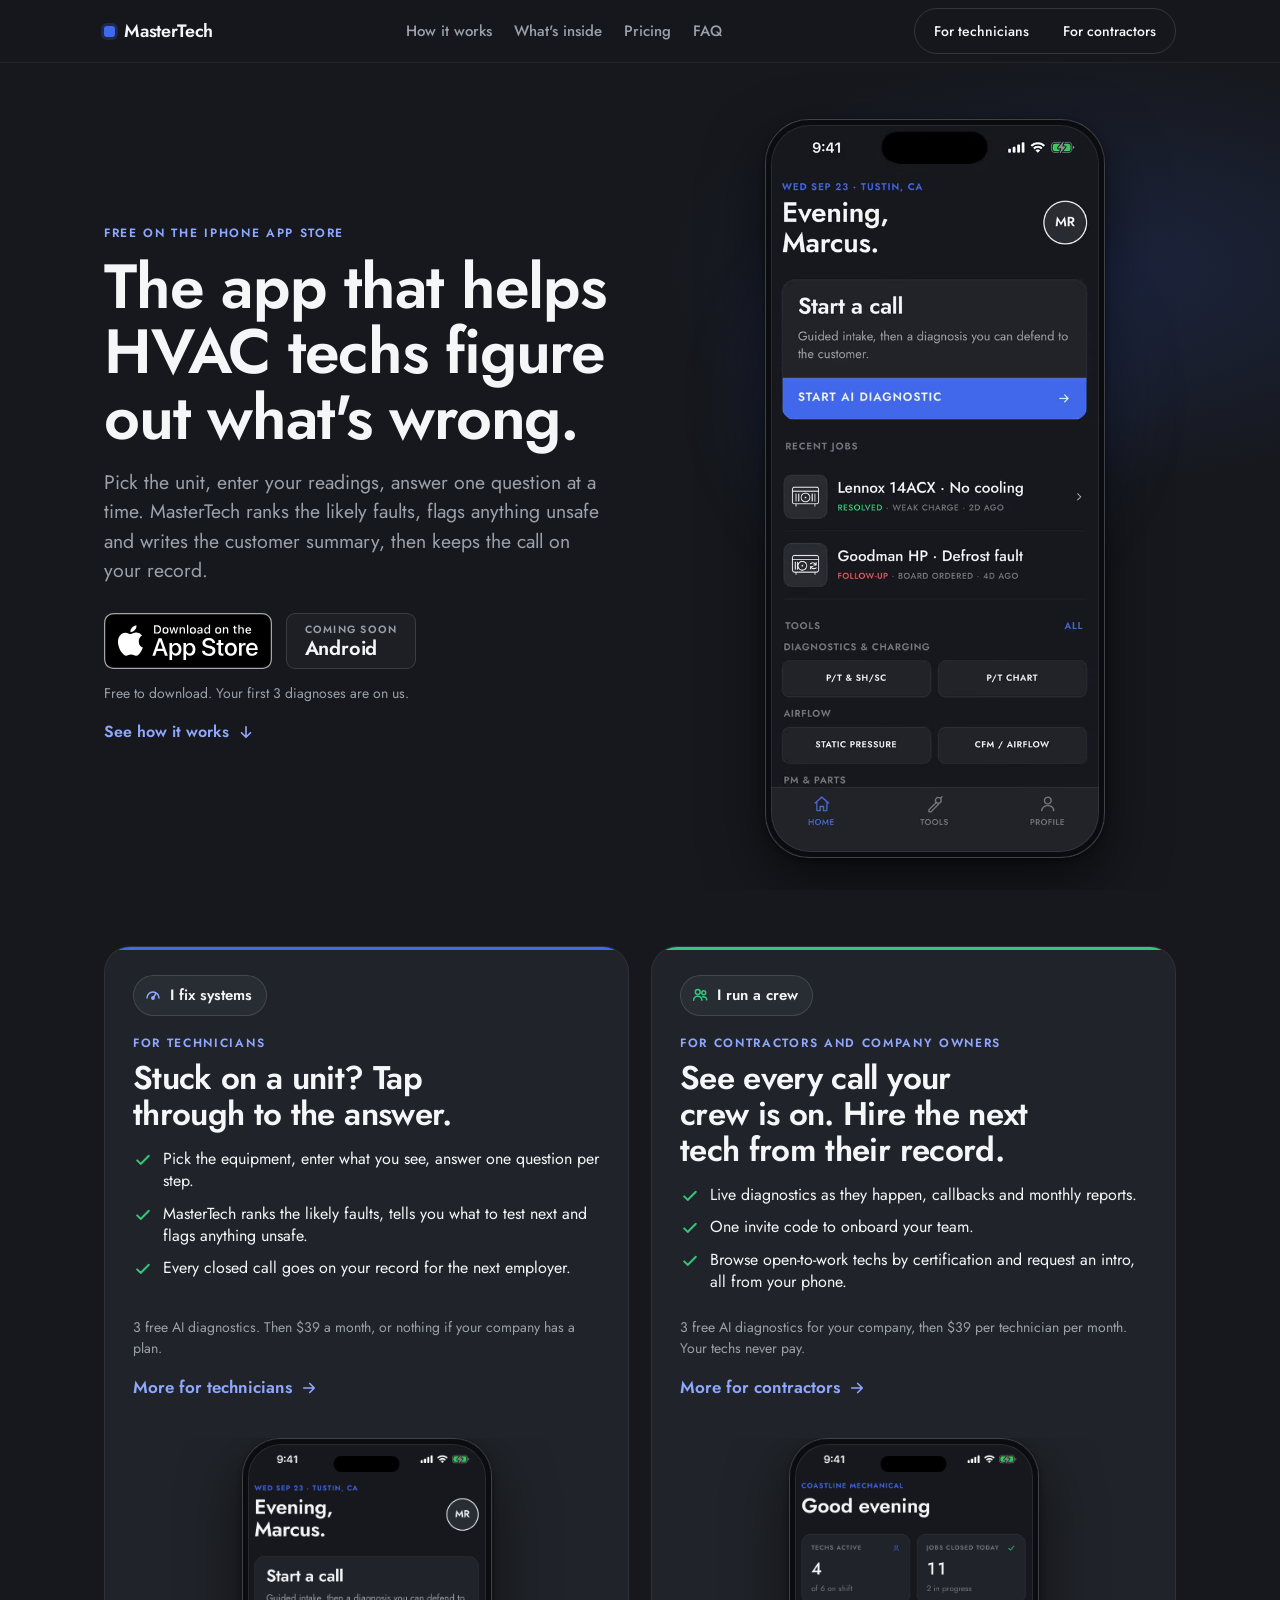
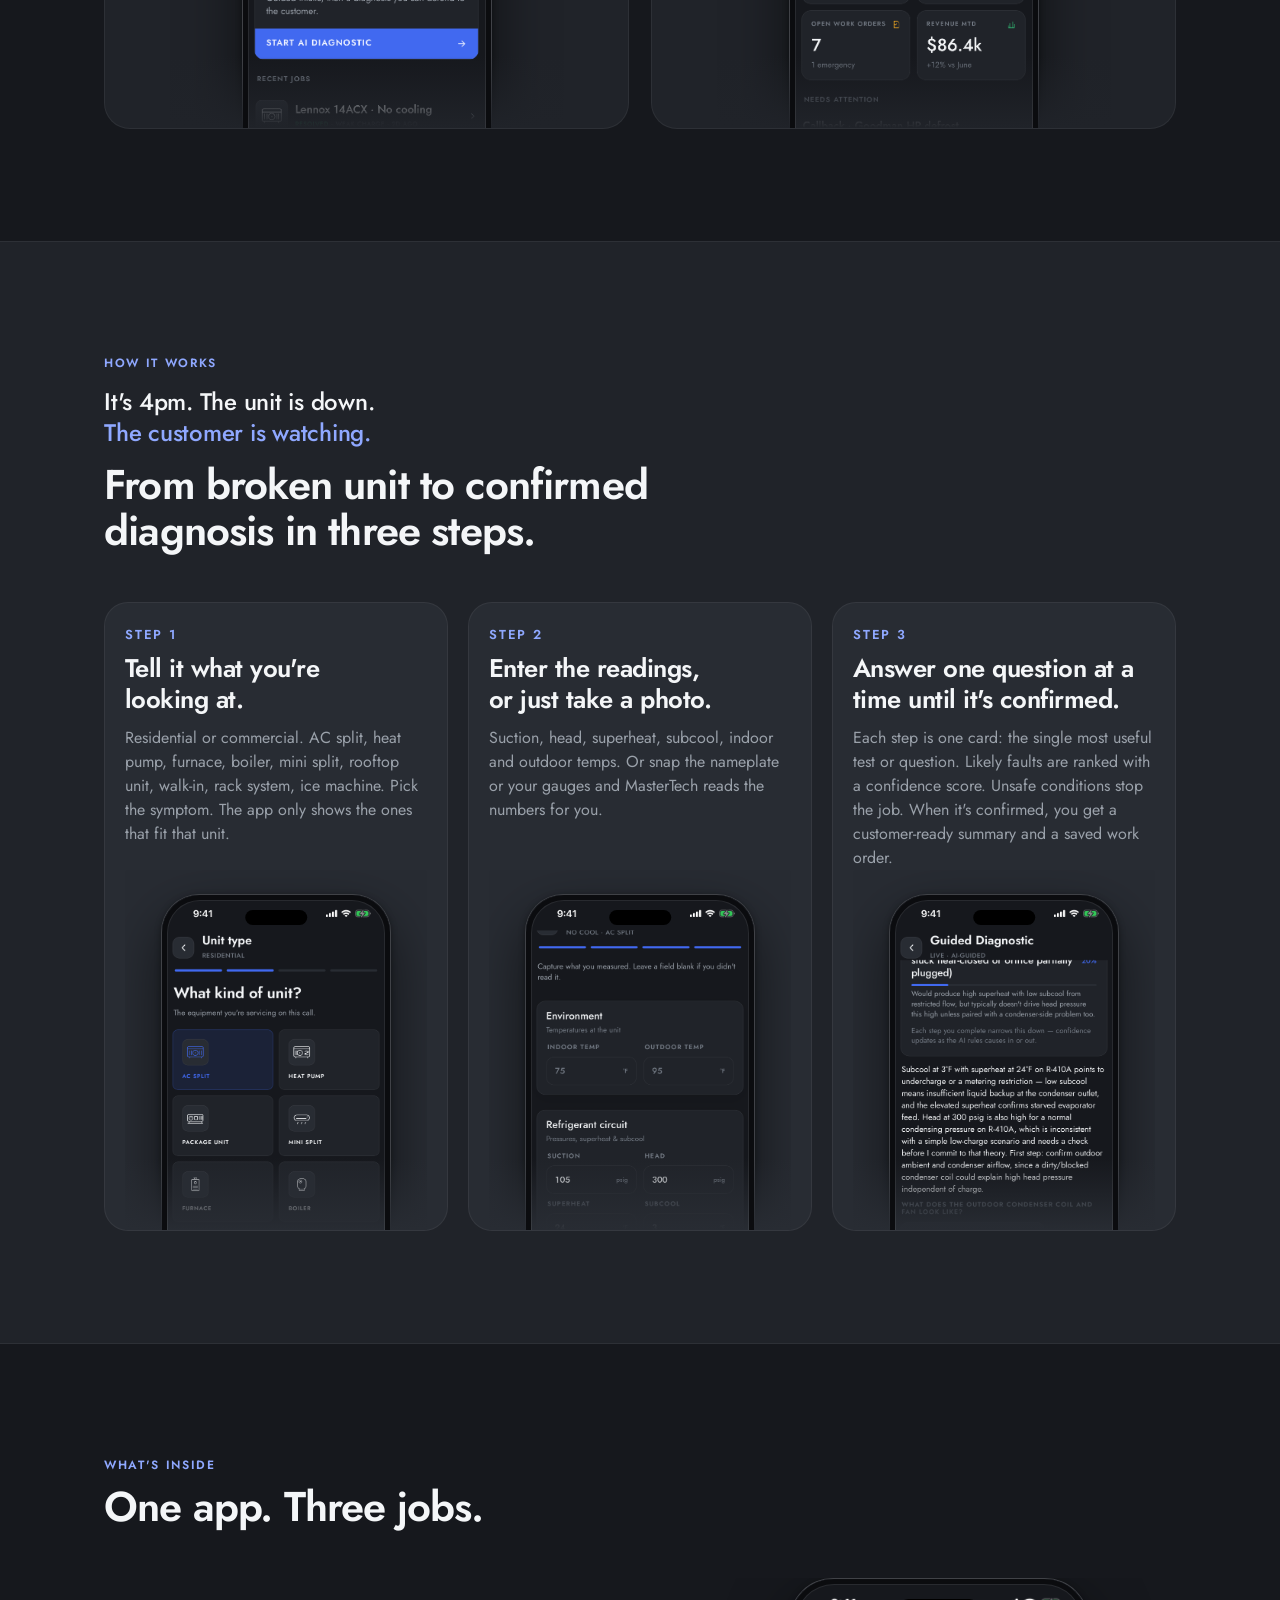
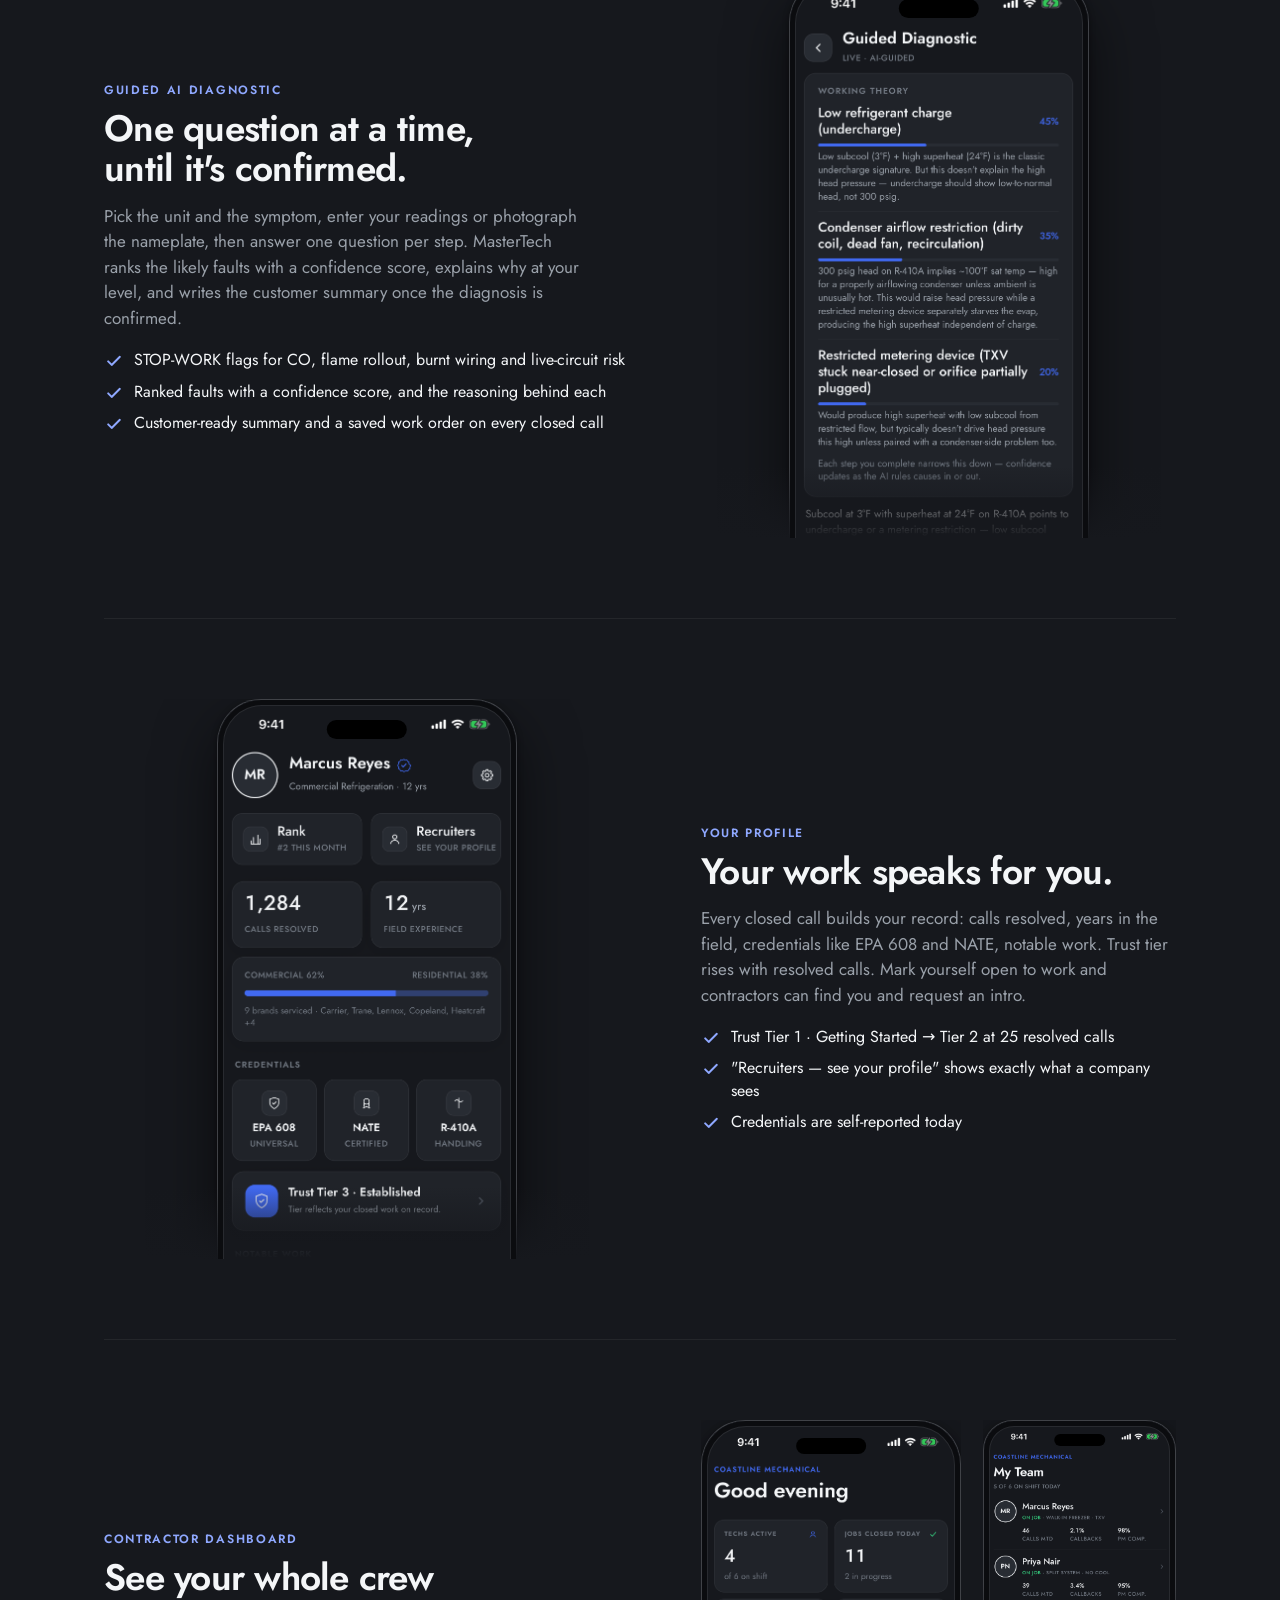
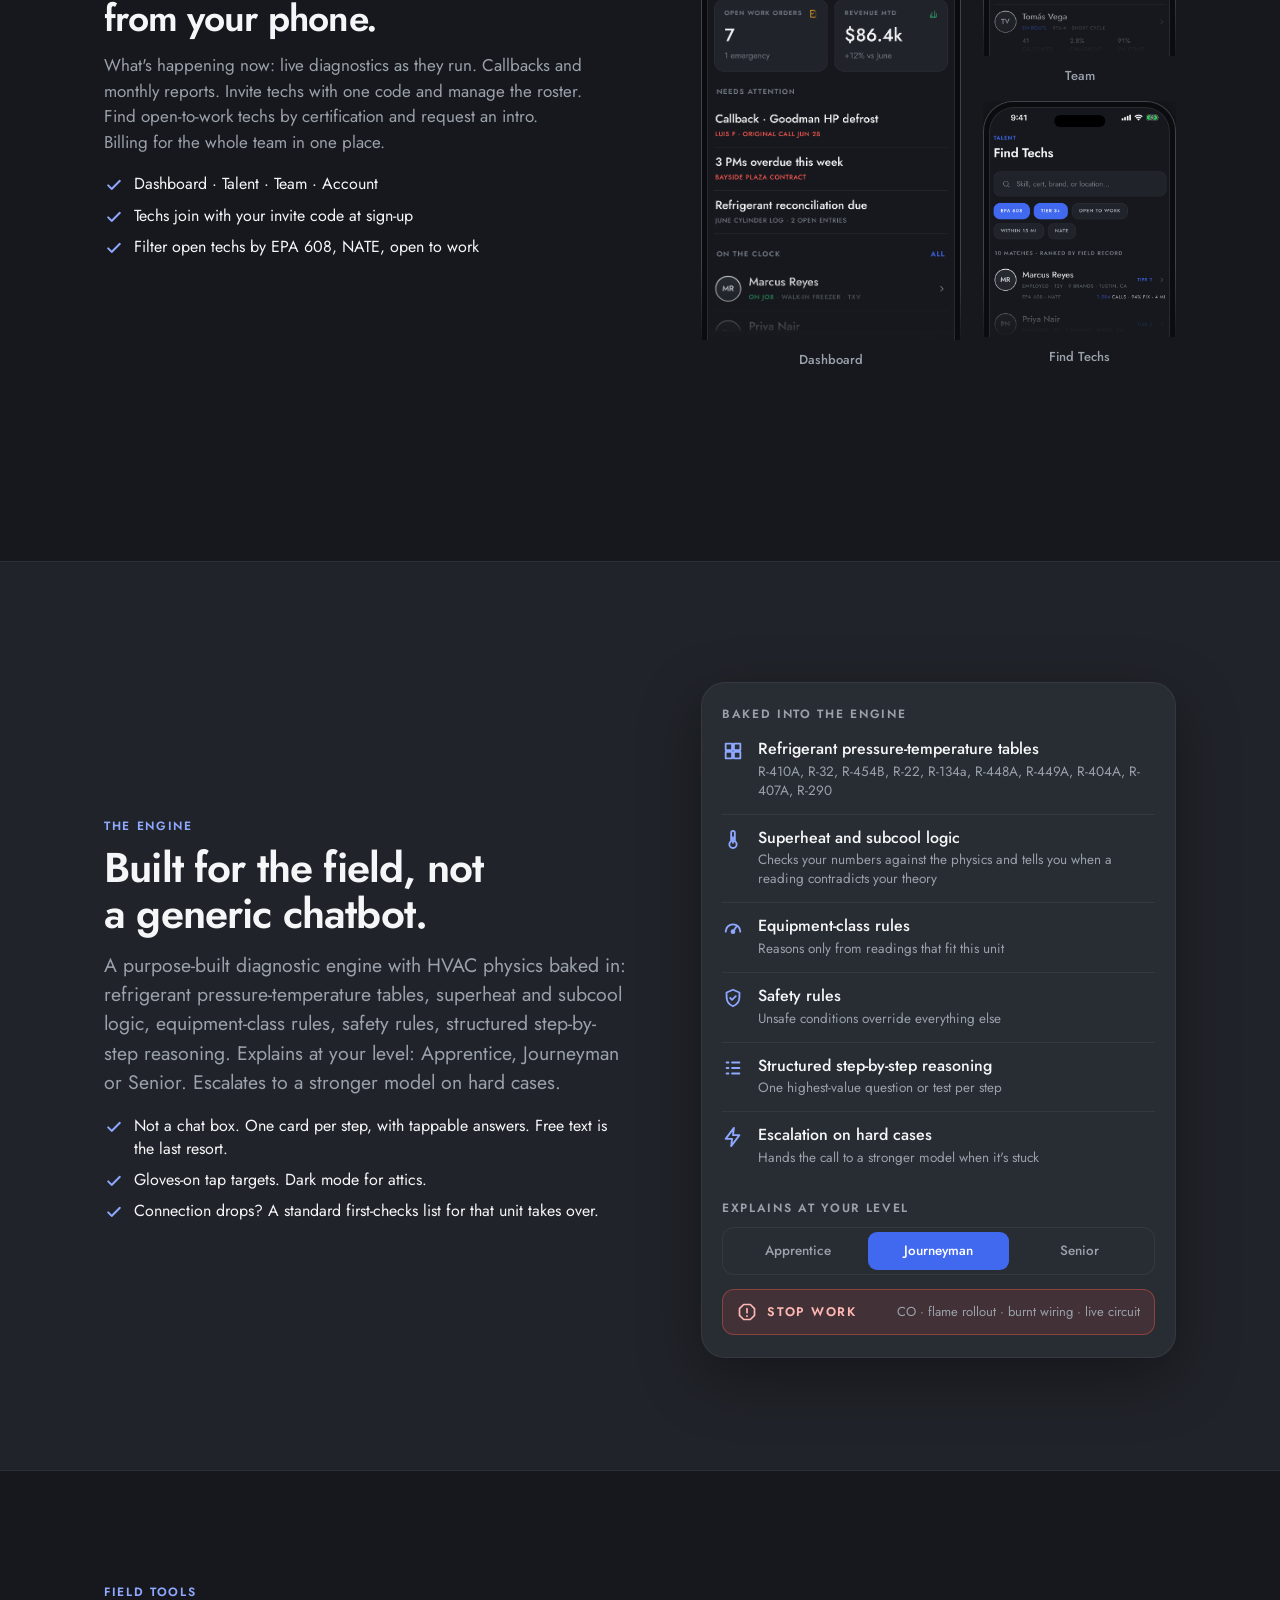
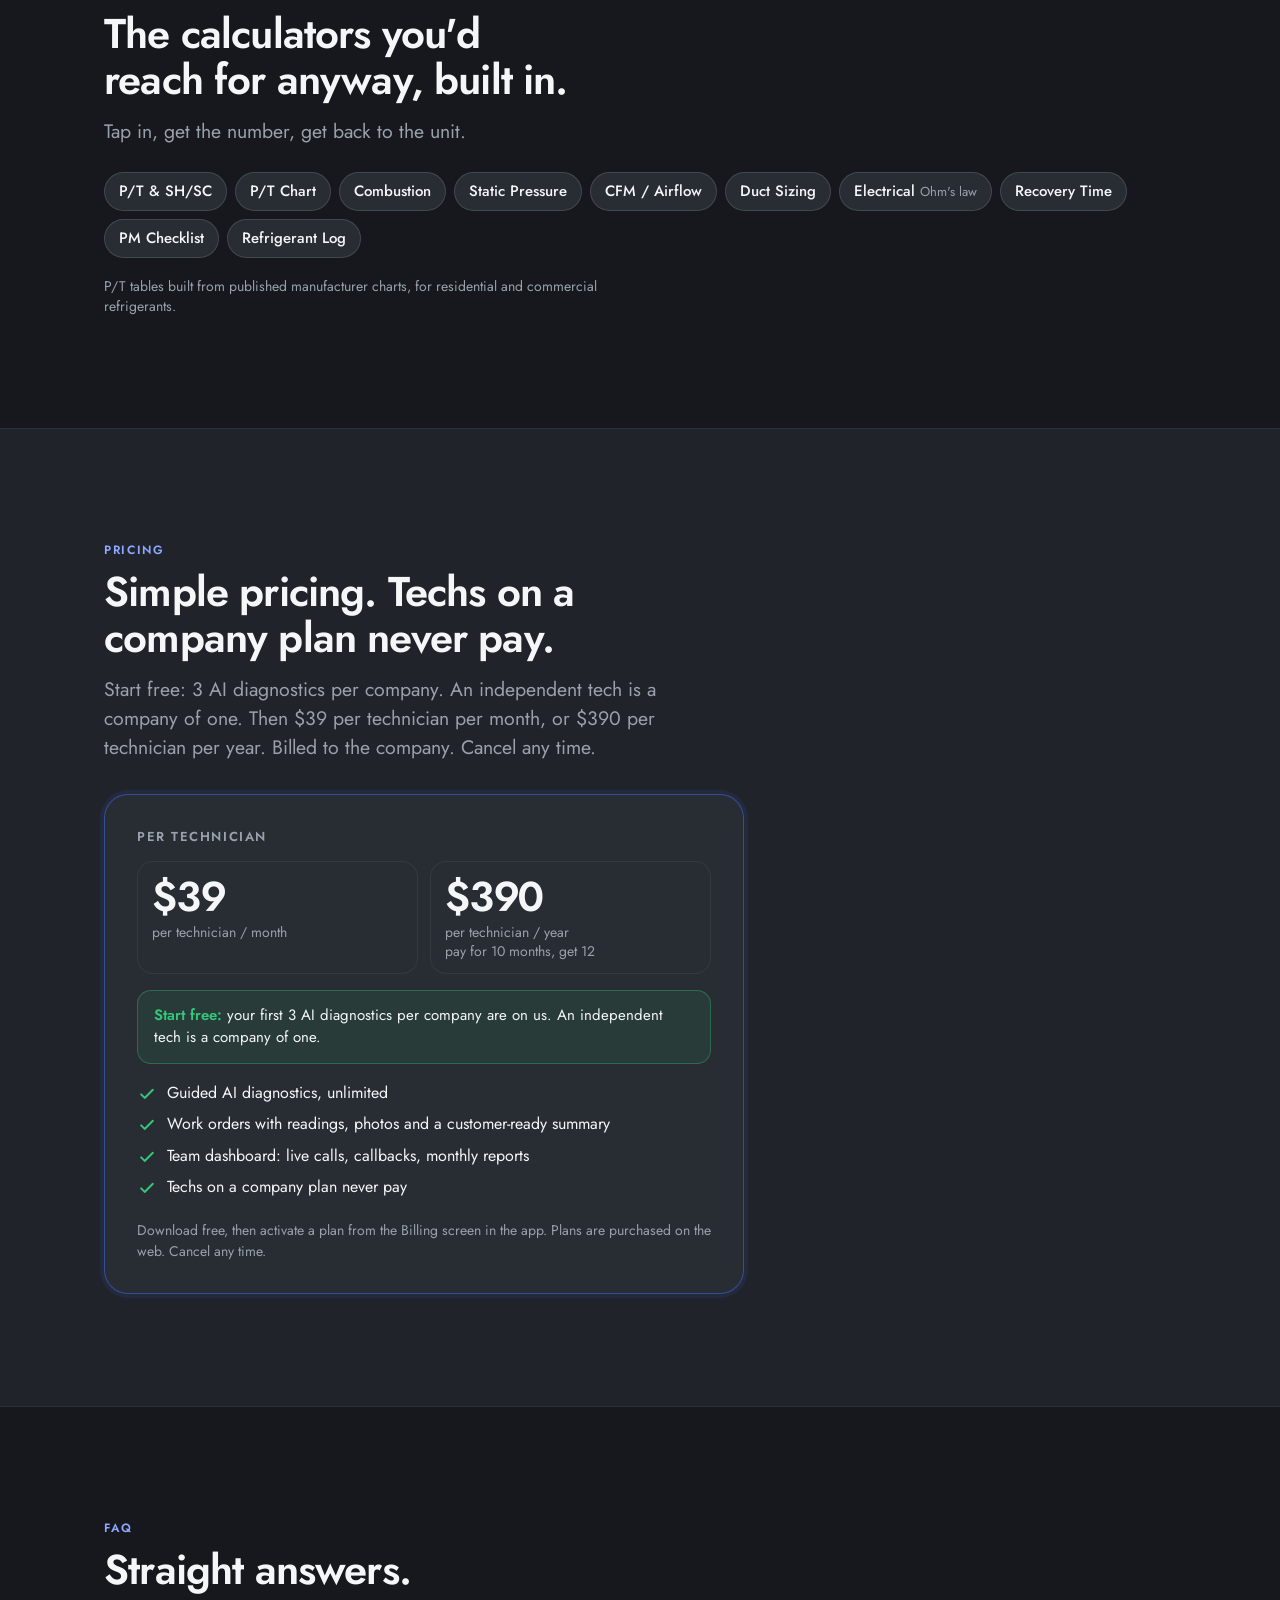
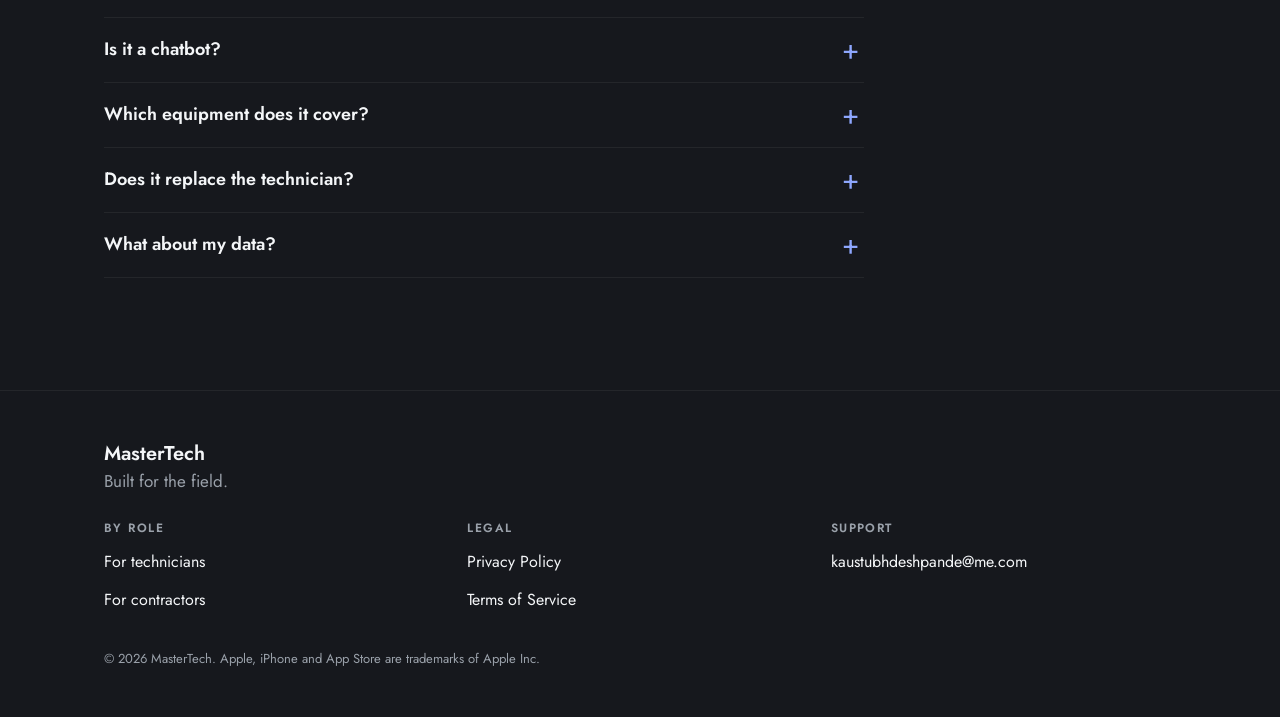
==== commit 3b168189: "Hero video: real screen recording (17s, taps and scrolling) instead of crossfaded stills; tap-to-pla" ====
--- a/index.html
+++ b/index.html
@@ -86,6 +86,7 @@
             <source src="assets/hero.mp4" type="video/mp4">
             <source src="assets/hero.webm" type="video/webm">
           </video>
+          <button class="tap" type="button" aria-label="Play video"><svg viewBox="0 0 24 24" width="30" height="30" aria-hidden="true"><path d="M8 5v14l11-7z" fill="currentColor"/></svg></button>
           <img class="shot poster" src="assets/hero-poster.jpg" width="540" height="1174" alt="iPhone showing a MasterTech call: measurement tiles for superheat, subcool, suction and head, and an AI Diagnosis card reading Low refrigerant charge at 86% confidence.">
         </div>
       </div>
@@ -390,9 +391,19 @@
 
 <script>
 (function(){
-  var v=document.querySelector('.hero-phone video');
-  if(v&&window.matchMedia&&window.matchMedia('(prefers-reduced-motion: reduce)').matches){
-    v.removeAttribute('autoplay');v.removeAttribute('loop');v.pause();
+  var ph=document.querySelector('.hero-phone'),v=ph&&ph.querySelector('video');
+  if(v){
+    if(window.matchMedia&&window.matchMedia('(prefers-reduced-motion: reduce)').matches){
+      v.removeAttribute('autoplay');v.removeAttribute('loop');v.pause();
+    }else{
+      // Autoplay can be refused (iOS Low Power Mode, data saver): retry once, then show a tap-to-play control.
+      v.muted=true;
+      var tryPlay=function(){var p=v.play();if(p&&p.catch)p.catch(function(){ph.classList.add('needs-tap');});};
+      tryPlay();
+      v.addEventListener('playing',function(){ph.classList.remove('needs-tap');});
+      ph.addEventListener('click',function(){if(ph.classList.contains('needs-tap'))tryPlay();});
+      document.addEventListener('visibilitychange',function(){if(!document.hidden&&v.paused&&!ph.classList.contains('needs-tap'))tryPlay();});
+    }
   }
 })();
 </script>
--- a/assets/site.css
+++ b/assets/site.css
@@ -101,6 +101,9 @@
 .hero-visual::before{content:"";position:absolute;inset:6% -10% 0;background:radial-gradient(55% 45% at 50% 34%,rgba(65,105,240,.32),transparent 70%);filter:blur(26px);pointer-events:none}
 .hero-phone{width:min(100%,320px);position:relative}
 .hero-phone .poster{display:none}
+.hero-phone .tap{display:none;position:absolute;left:50%;top:50%;width:72px;height:72px;transform:translate(-50%,-50%);z-index:3;border:0;border-radius:50%;background:rgba(65,105,240,.92);color:#fff;box-shadow:0 10px 30px rgba(0,0,0,.5);cursor:pointer;align-items:center;justify-content:center;padding:0 0 0 4px}
+.hero-phone.needs-tap .tap{display:inline-flex}
+.hero-phone.needs-tap video{filter:brightness(.6)}
 @media(min-width:900px){
   .hero{padding:56px 0 32px}
   .hero-grid{grid-template-columns:minmax(0,1.05fr) minmax(0,.95fr);align-items:center;gap:56px}
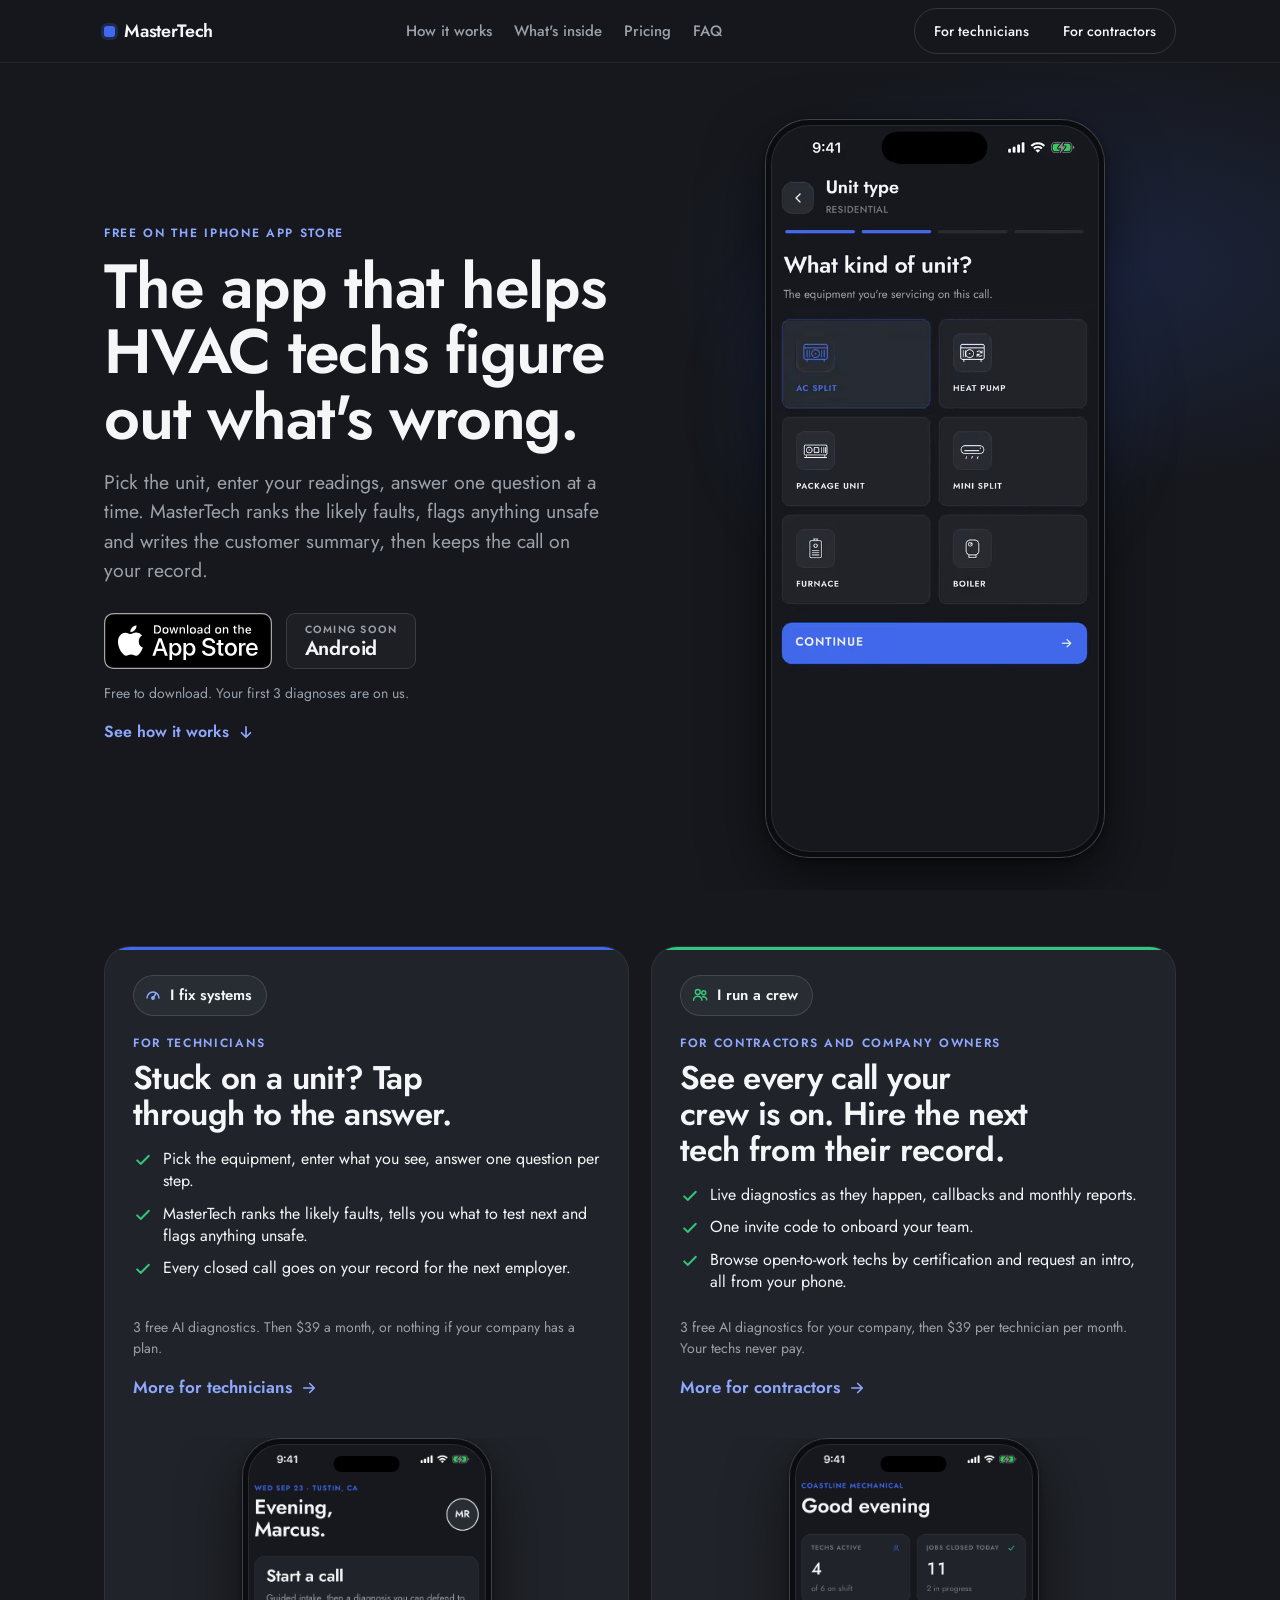
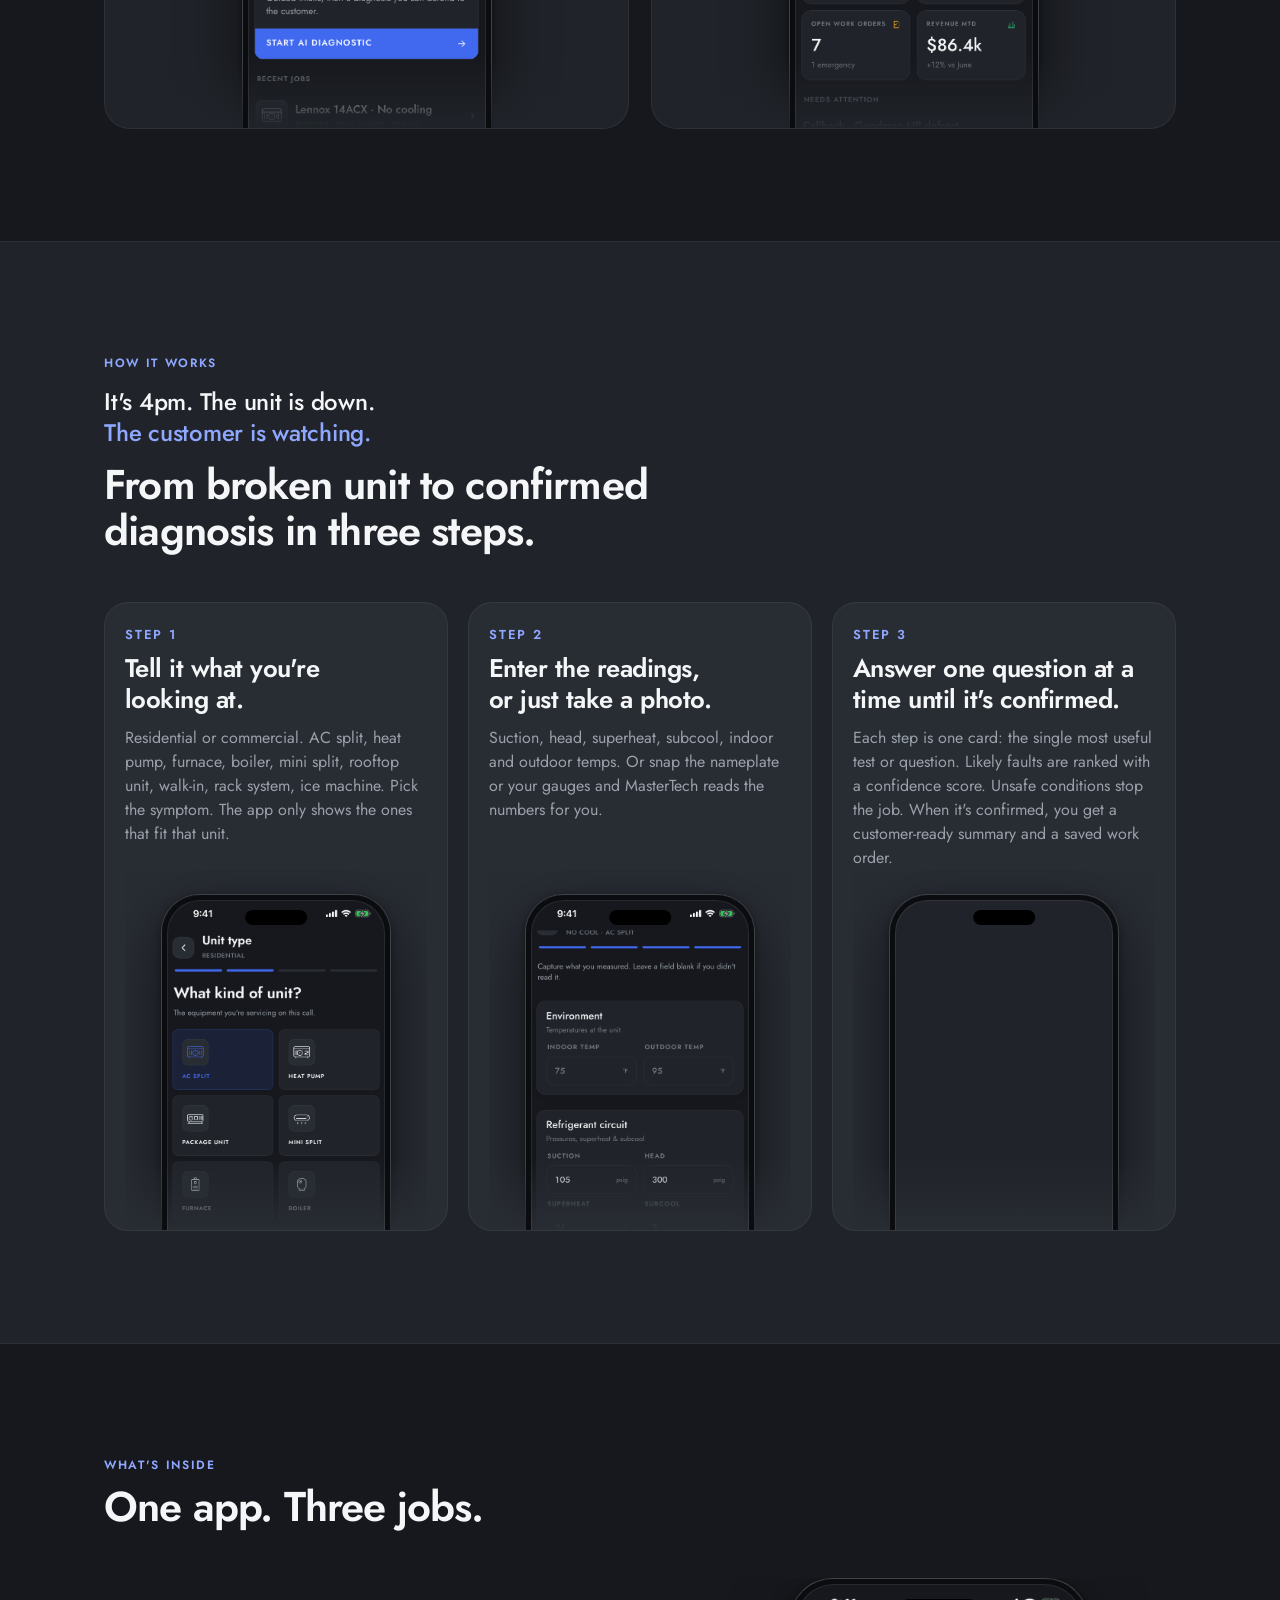
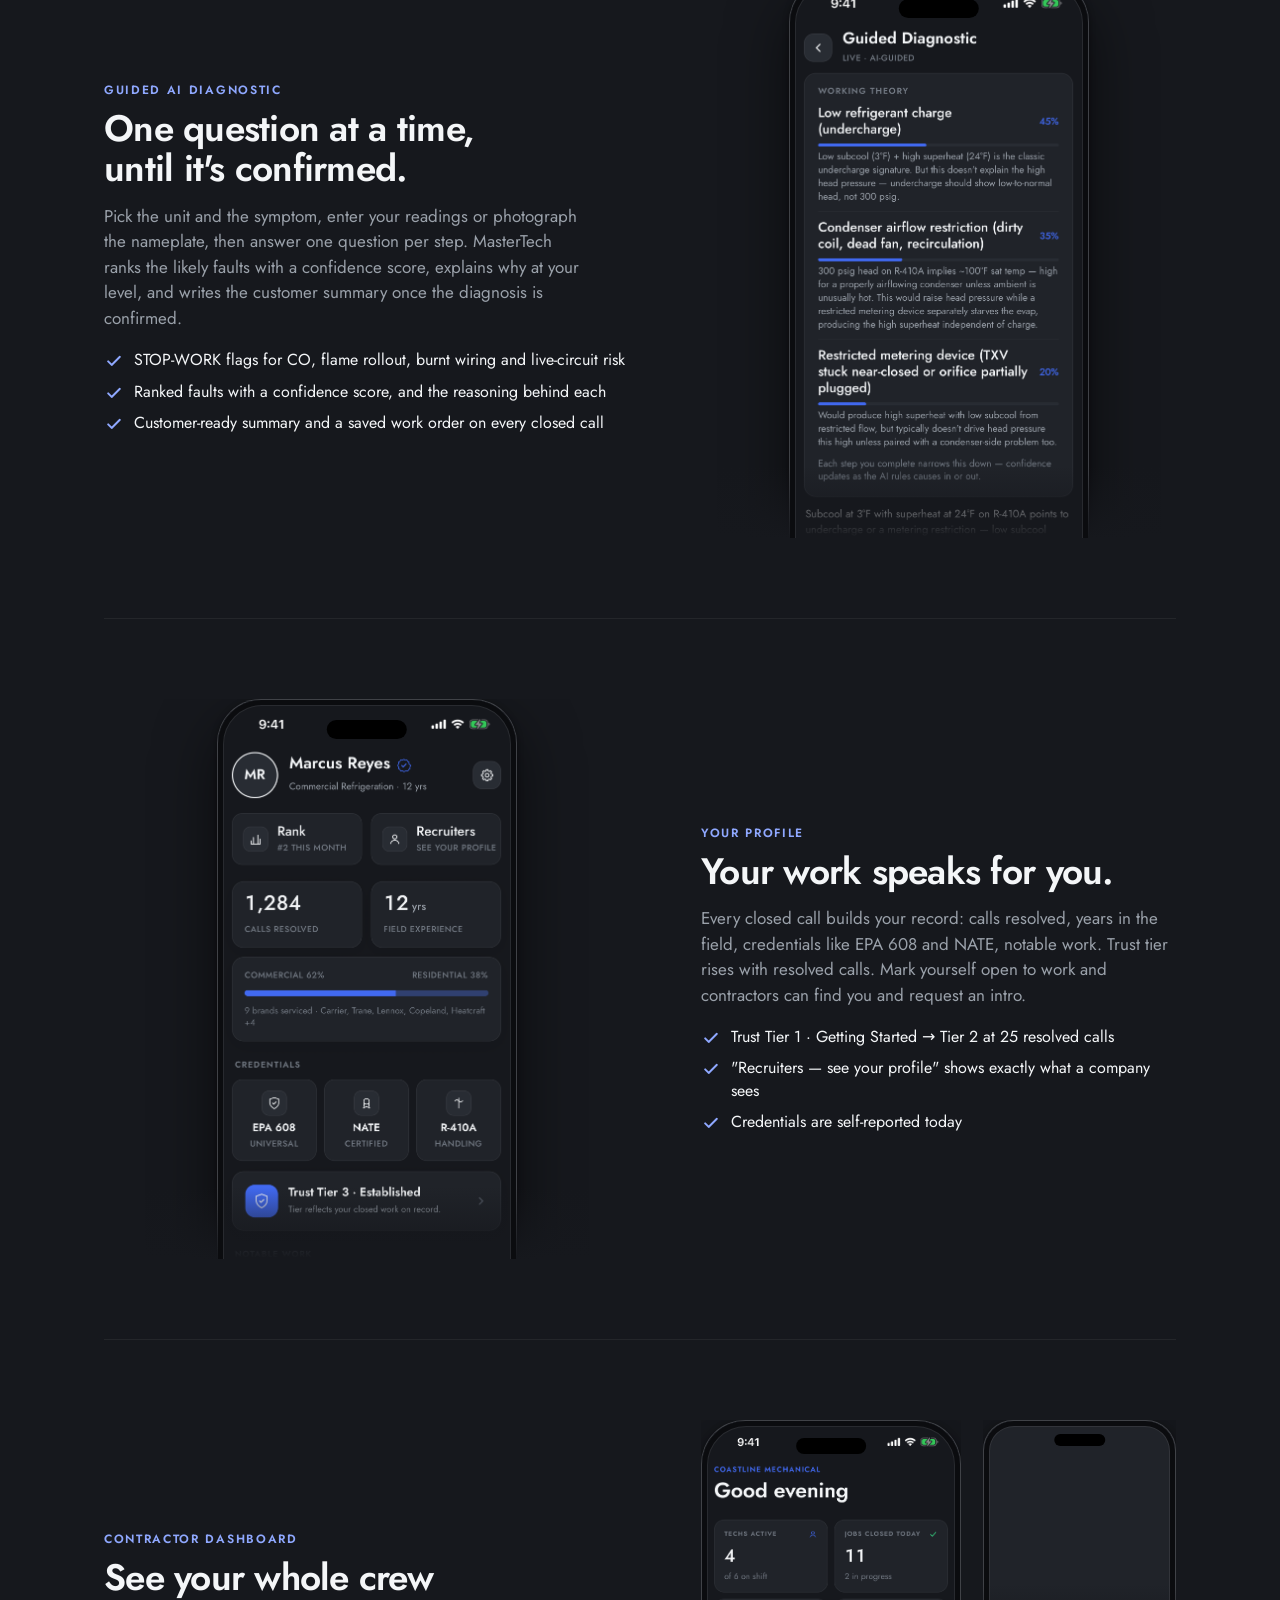
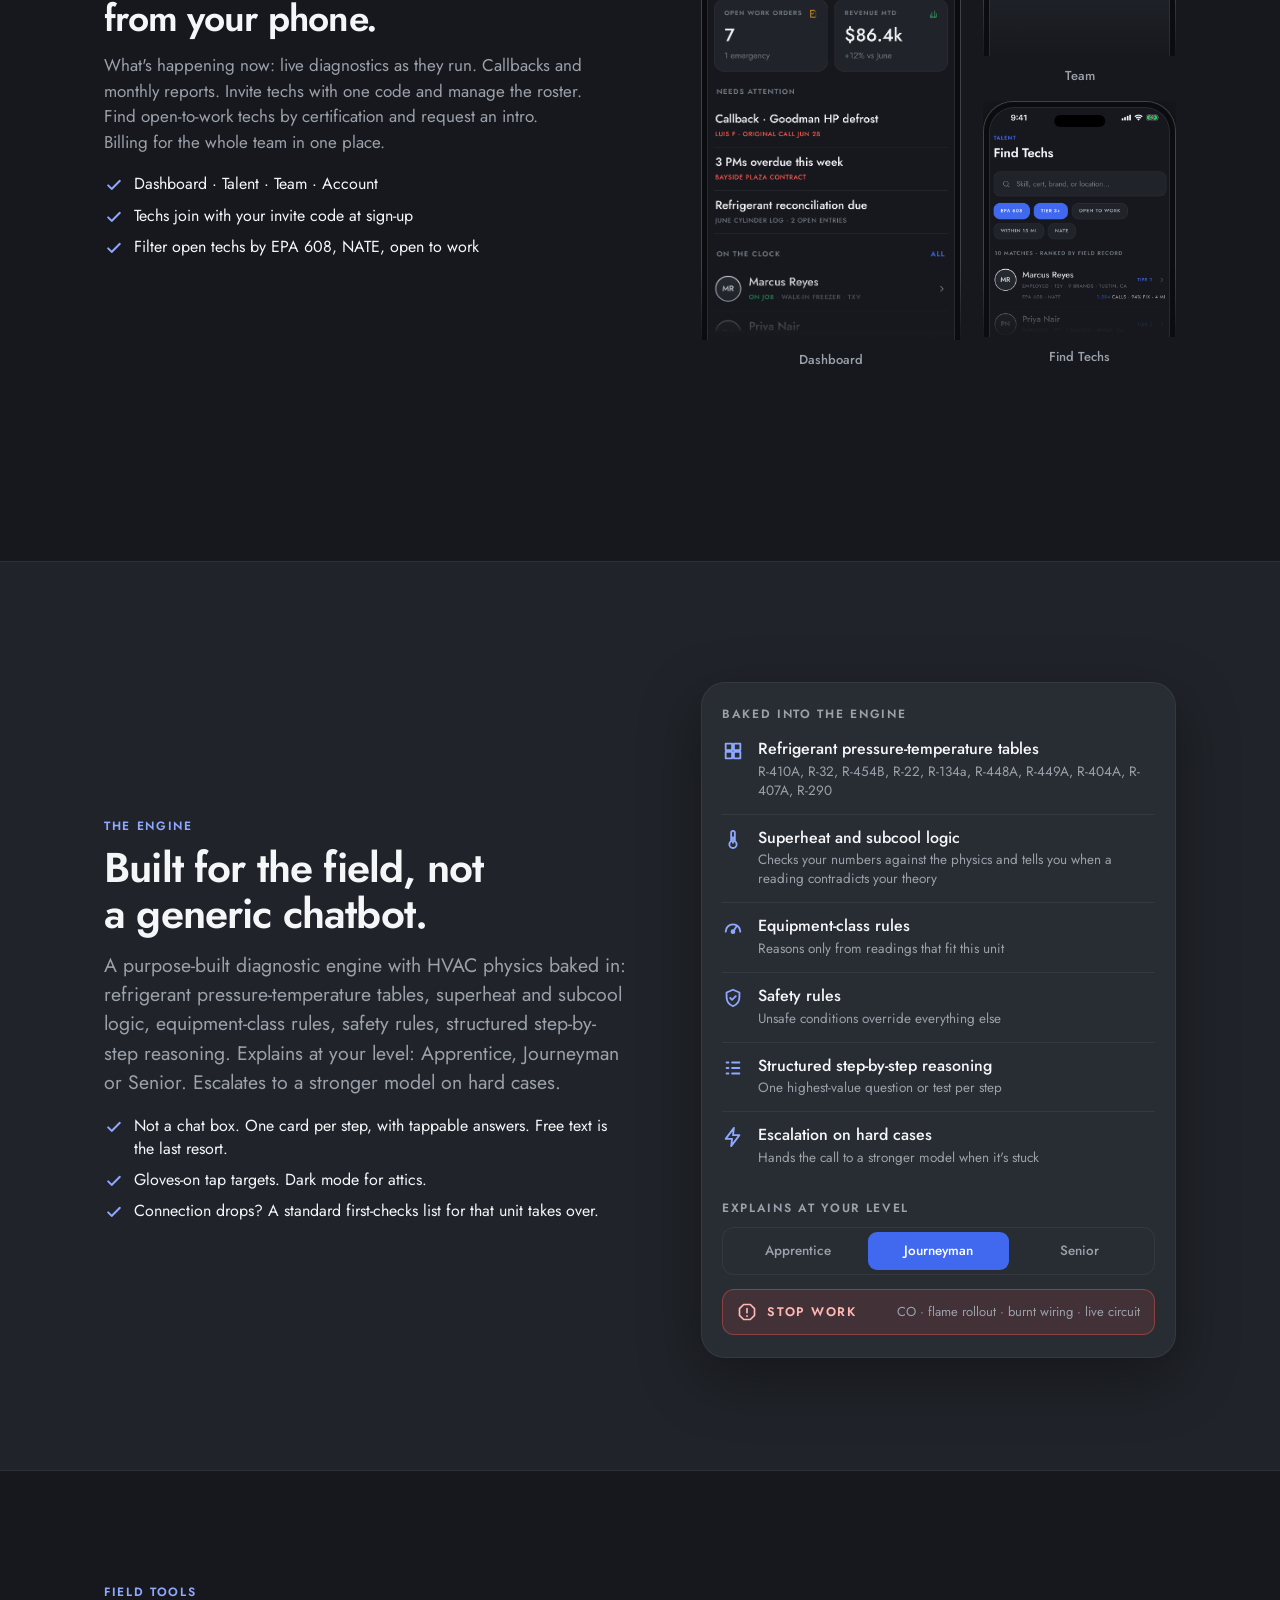
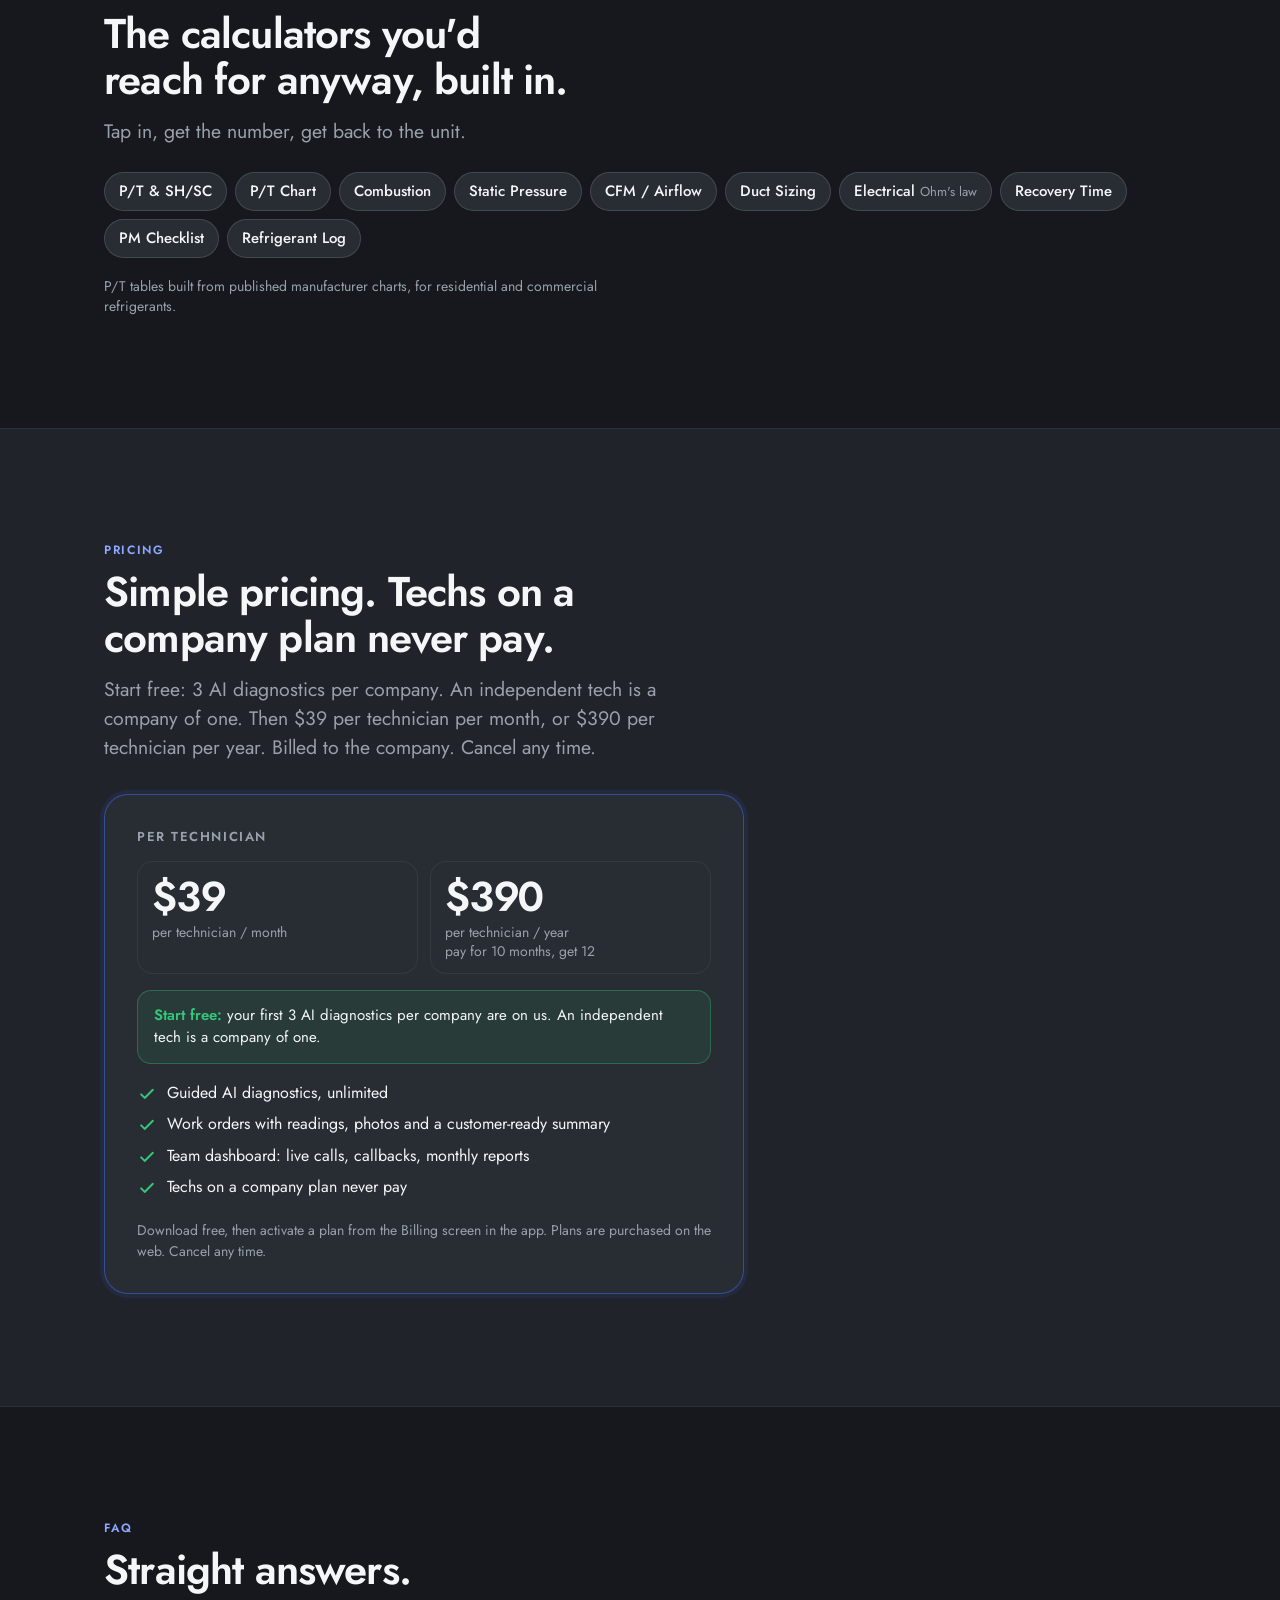
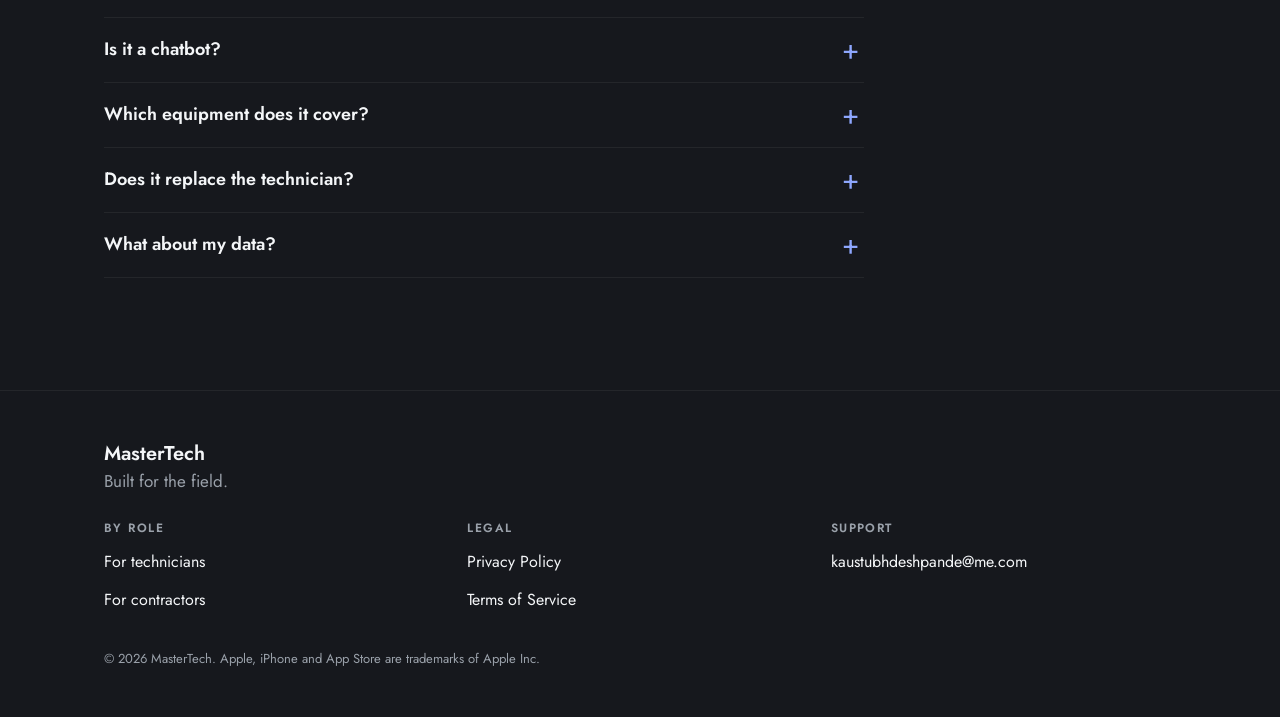
==== commit 0a48fd45: "Cache-bust stylesheet and hero video references Co-Authored-By: Claude Fable 5.1 <noreply@anthropic." ====
--- a/index.html
+++ b/index.html
@@ -27,7 +27,7 @@
 <link rel="preconnect" href="https://fonts.googleapis.com">
 <link rel="preconnect" href="https://fonts.gstatic.com" crossorigin>
 <link rel="stylesheet" href="https://fonts.googleapis.com/css2?family=Jost:wght@400;500;600&display=swap">
-<link rel="stylesheet" href="assets/site.css">
+<link rel="stylesheet" href="assets/site.css?vfb01f65">
 <script type="application/ld+json">
 {"@context":"https://schema.org","@type":"SoftwareApplication","name":"MasterTech.ai","operatingSystem":"iOS","applicationCategory":"BusinessApplication","url":"https://kaus-projects.github.io/","installUrl":"https://apps.apple.com/us/app/mastertech-ai/id6786938615","offers":{"@type":"Offer","price":"0","priceCurrency":"USD"},"description":"A free iPhone app that walks an HVAC technician from a broken unit to a confirmed diagnosis, one step at a time, then keeps the call on their record."}
 </script>
@@ -82,12 +82,12 @@
       </div>
       <div class="hero-visual">
         <div class="phone hero-phone">
-          <video class="shot" poster="assets/hero-poster.jpg" autoplay muted loop playsinline width="540" height="1174" aria-label="MasterTech on iPhone: choosing a role, the home screen, picking the unit type, entering readings, then the AI diagnosis: Low refrigerant charge at 86% confidence.">
-            <source src="assets/hero.mp4" type="video/mp4">
-            <source src="assets/hero.webm" type="video/webm">
+          <video class="shot" poster="assets/hero-poster.jpg?vfb01f65" autoplay muted loop playsinline width="540" height="1174" aria-label="MasterTech on iPhone: choosing a role, the home screen, picking the unit type, entering readings, then the AI diagnosis: Low refrigerant charge at 86% confidence.">
+            <source src="assets/hero.mp4?vfb01f65" type="video/mp4">
+            <source src="assets/hero.webm?vfb01f65" type="video/webm">
           </video>
           <button class="tap" type="button" aria-label="Play video"><svg viewBox="0 0 24 24" width="30" height="30" aria-hidden="true"><path d="M8 5v14l11-7z" fill="currentColor"/></svg></button>
-          <img class="shot poster" src="assets/hero-poster.jpg" width="540" height="1174" alt="iPhone showing a MasterTech call: measurement tiles for superheat, subcool, suction and head, and an AI Diagnosis card reading Low refrigerant charge at 86% confidence.">
+          <img class="shot poster" src="assets/hero-poster.jpg?vfb01f65" width="540" height="1174" alt="iPhone showing a MasterTech call: measurement tiles for superheat, subcool, suction and head, and an AI Diagnosis card reading Low refrigerant charge at 86% confidence.">
         </div>
       </div>
     </div>
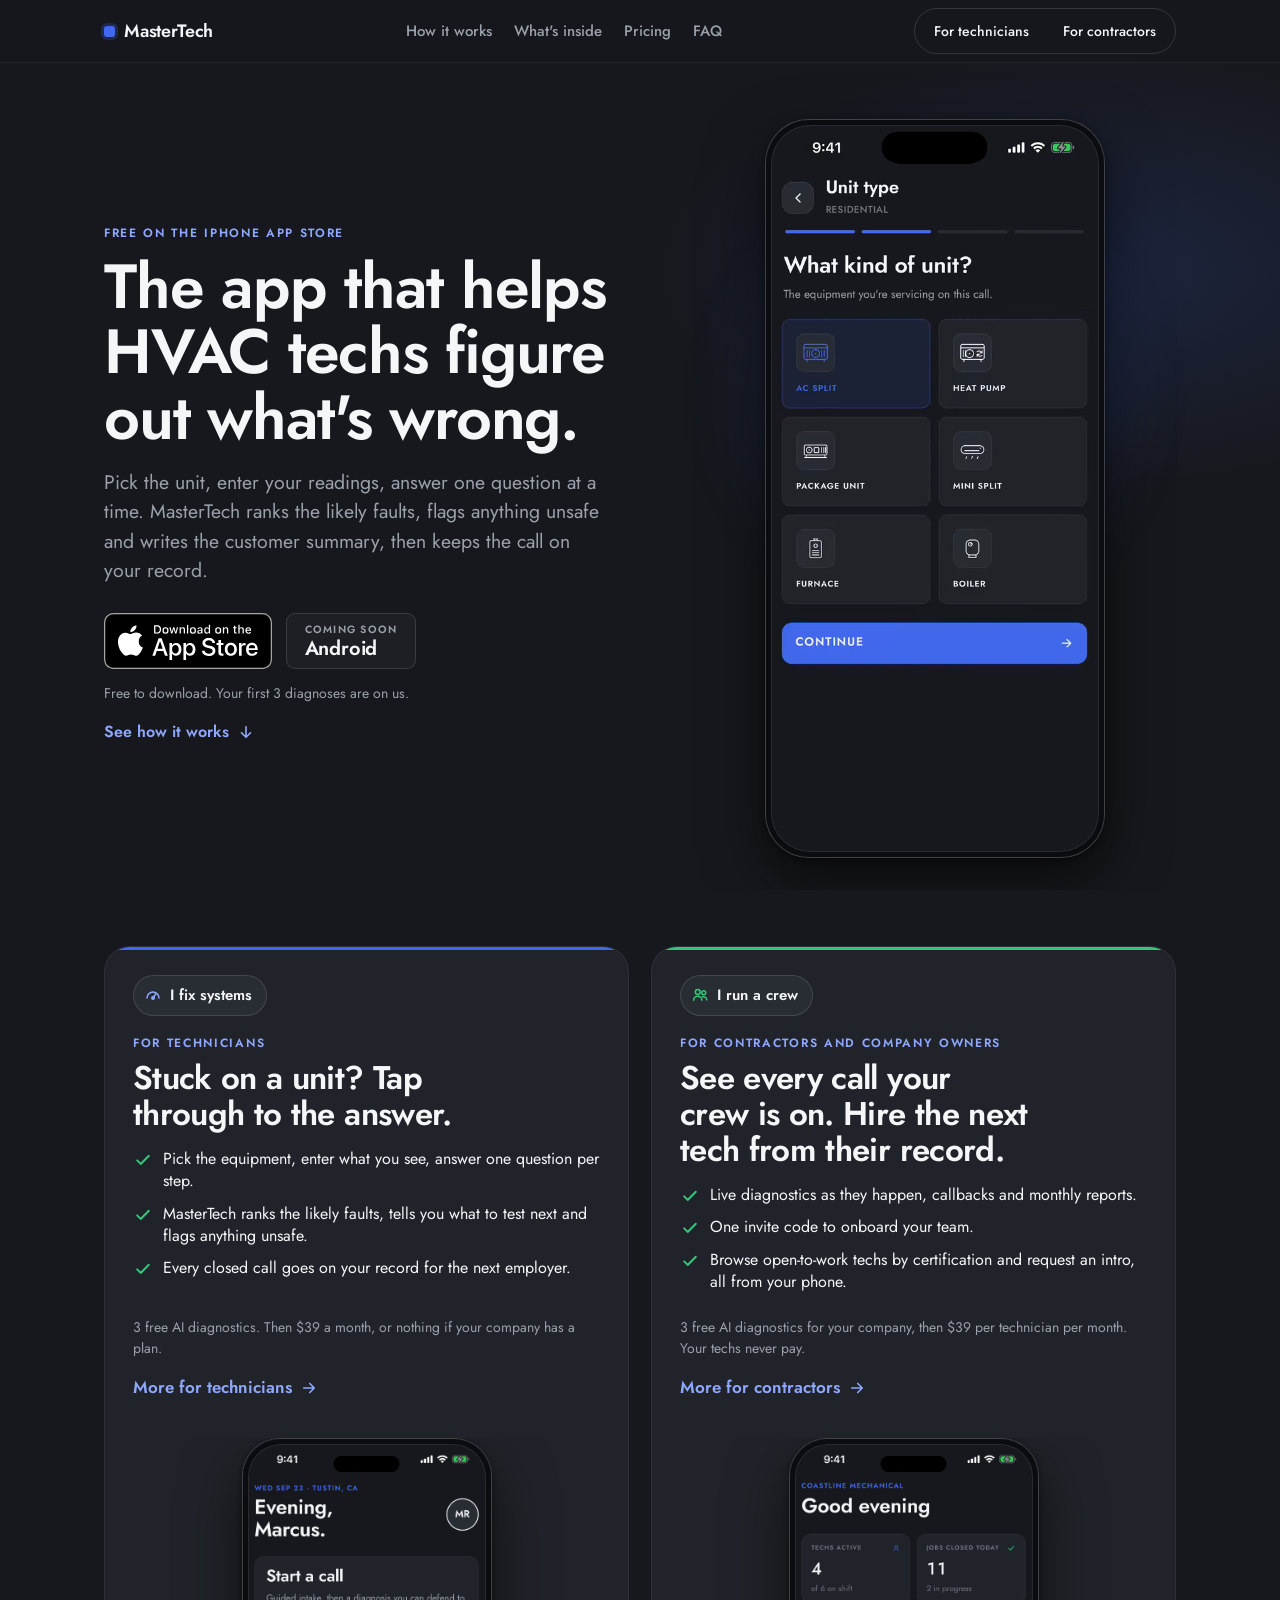
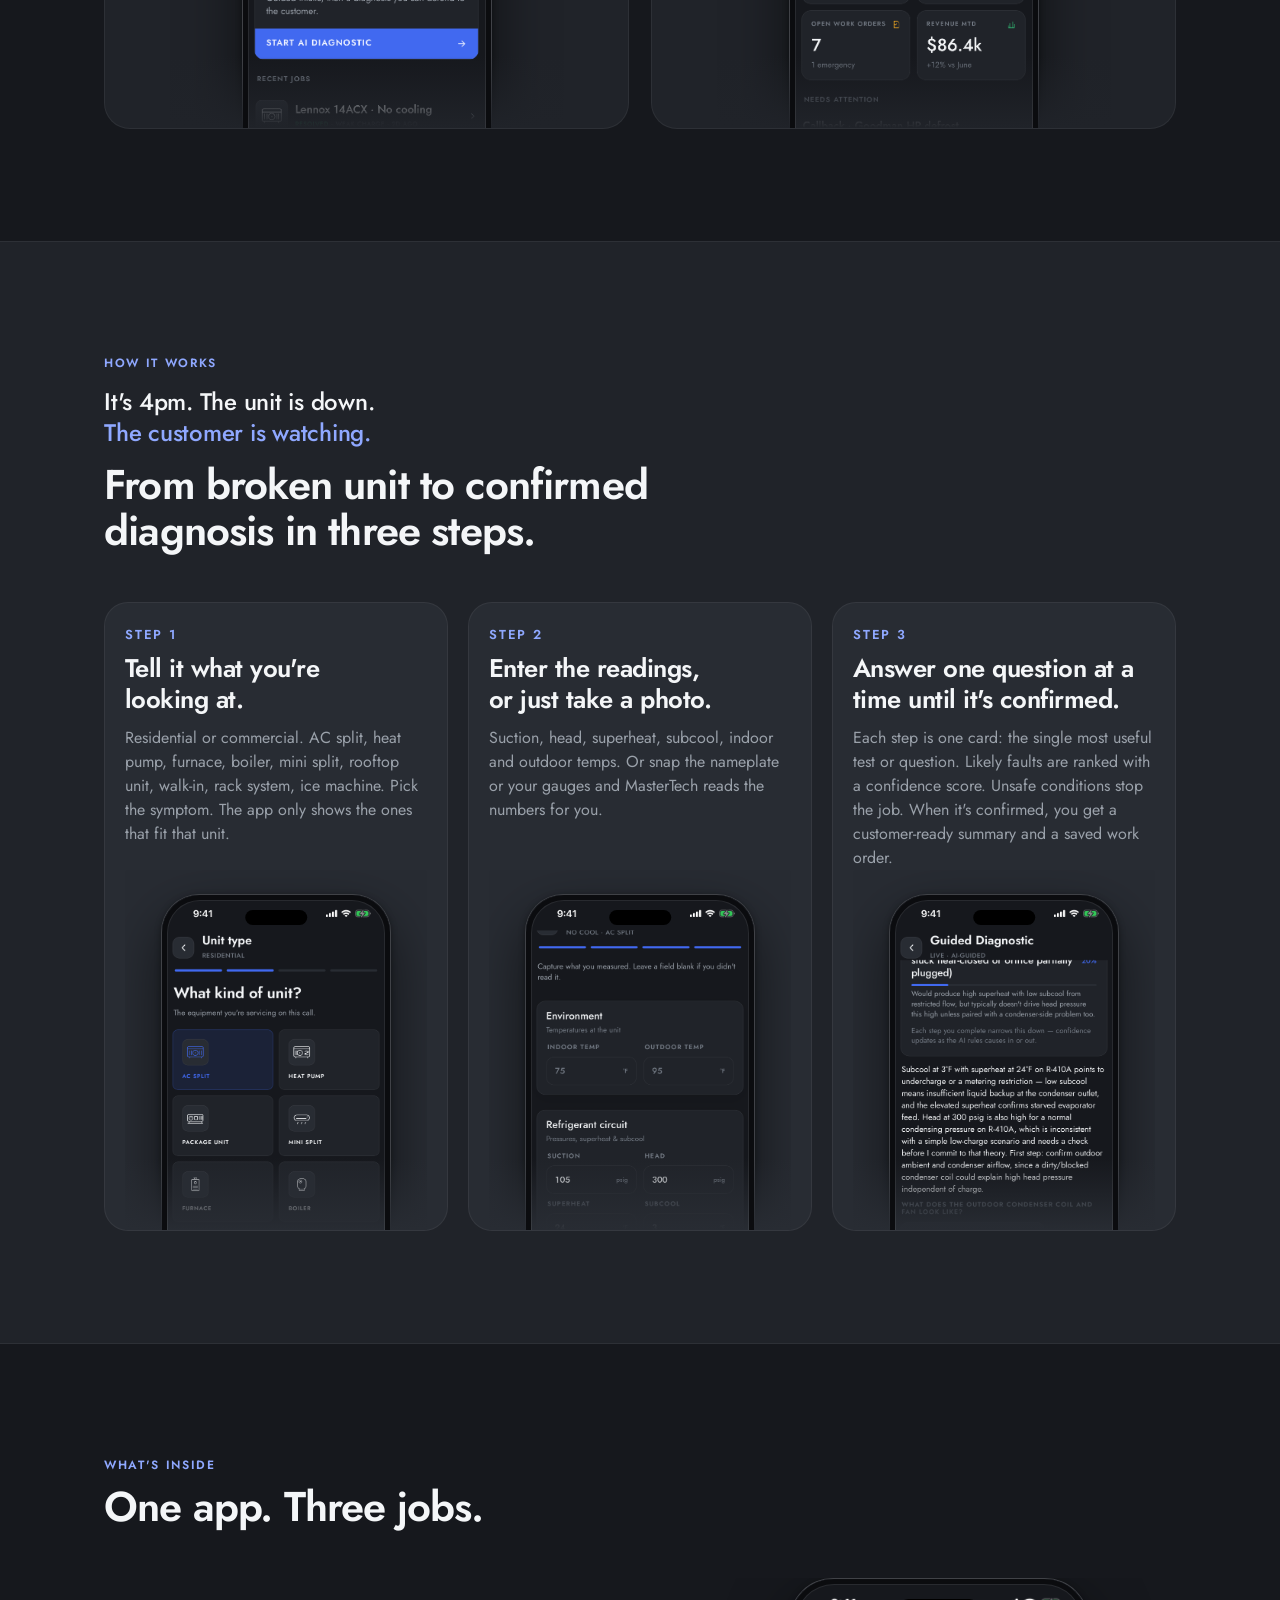
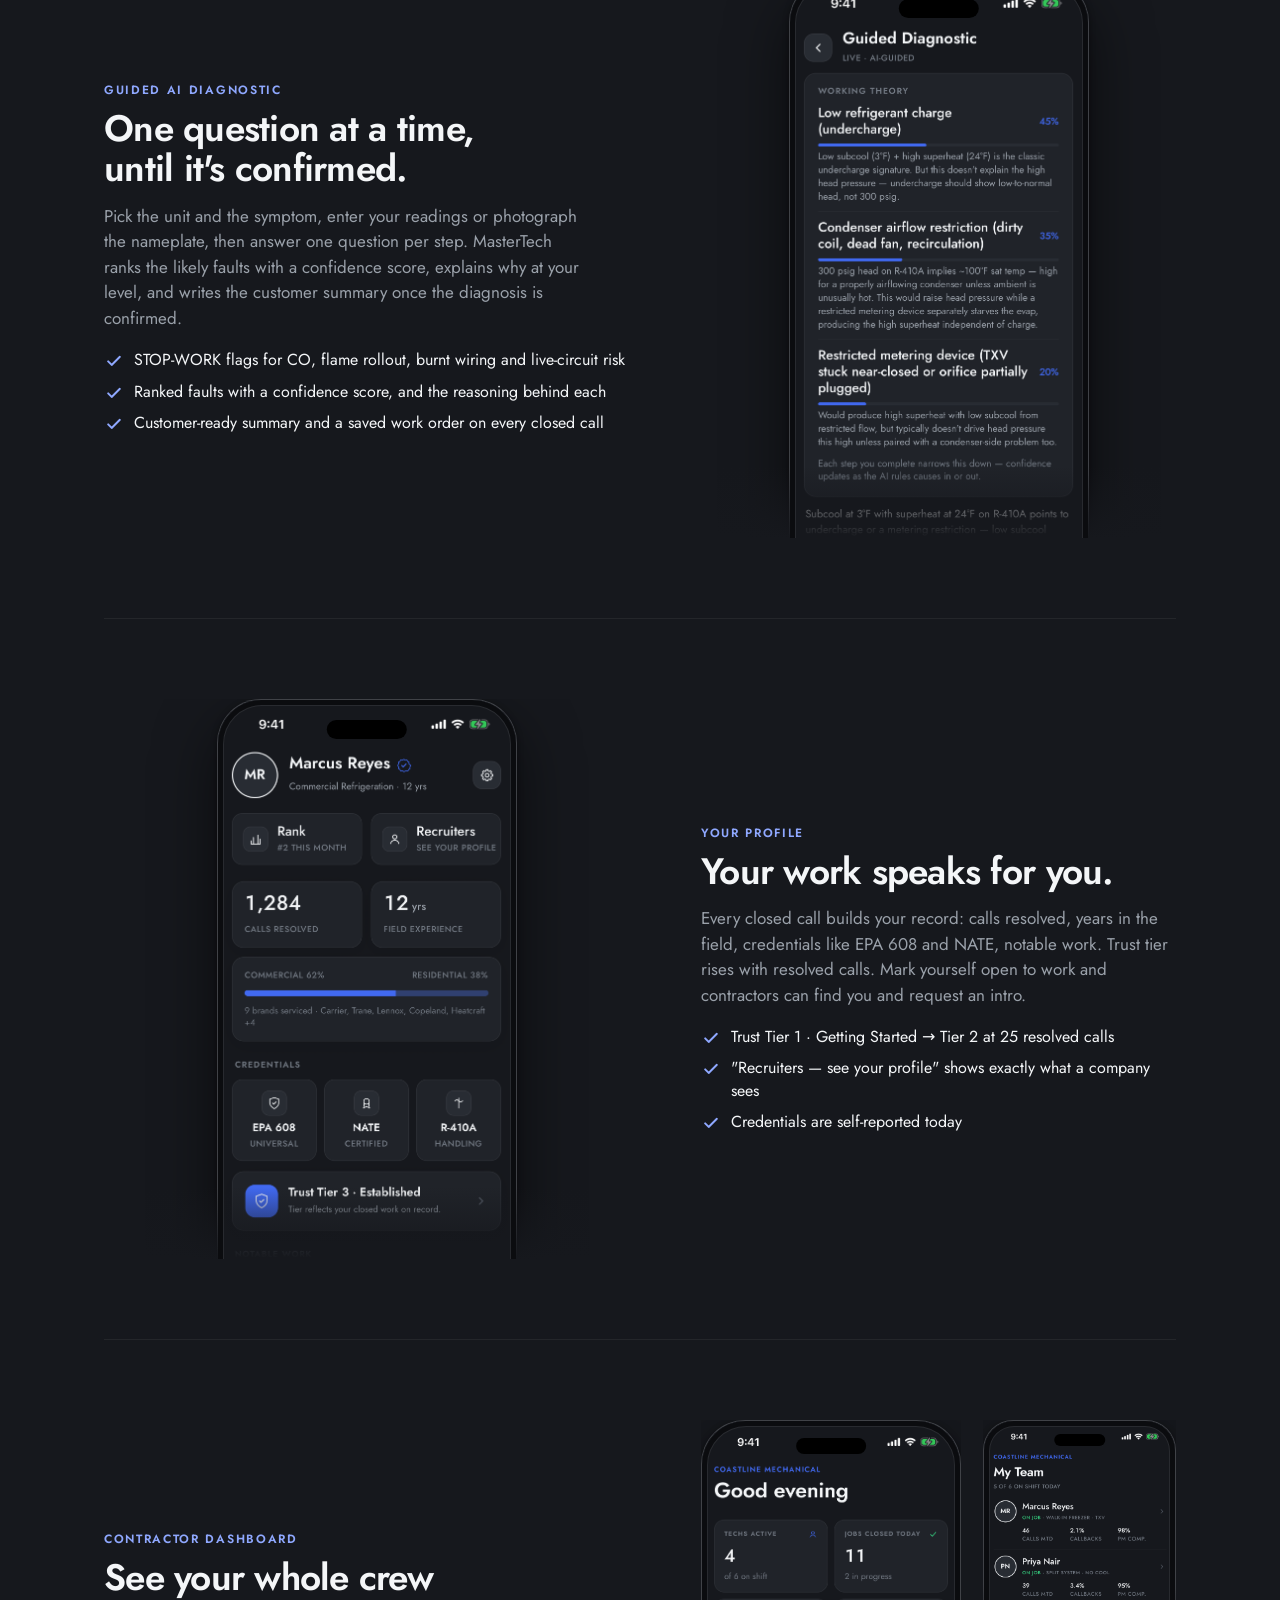
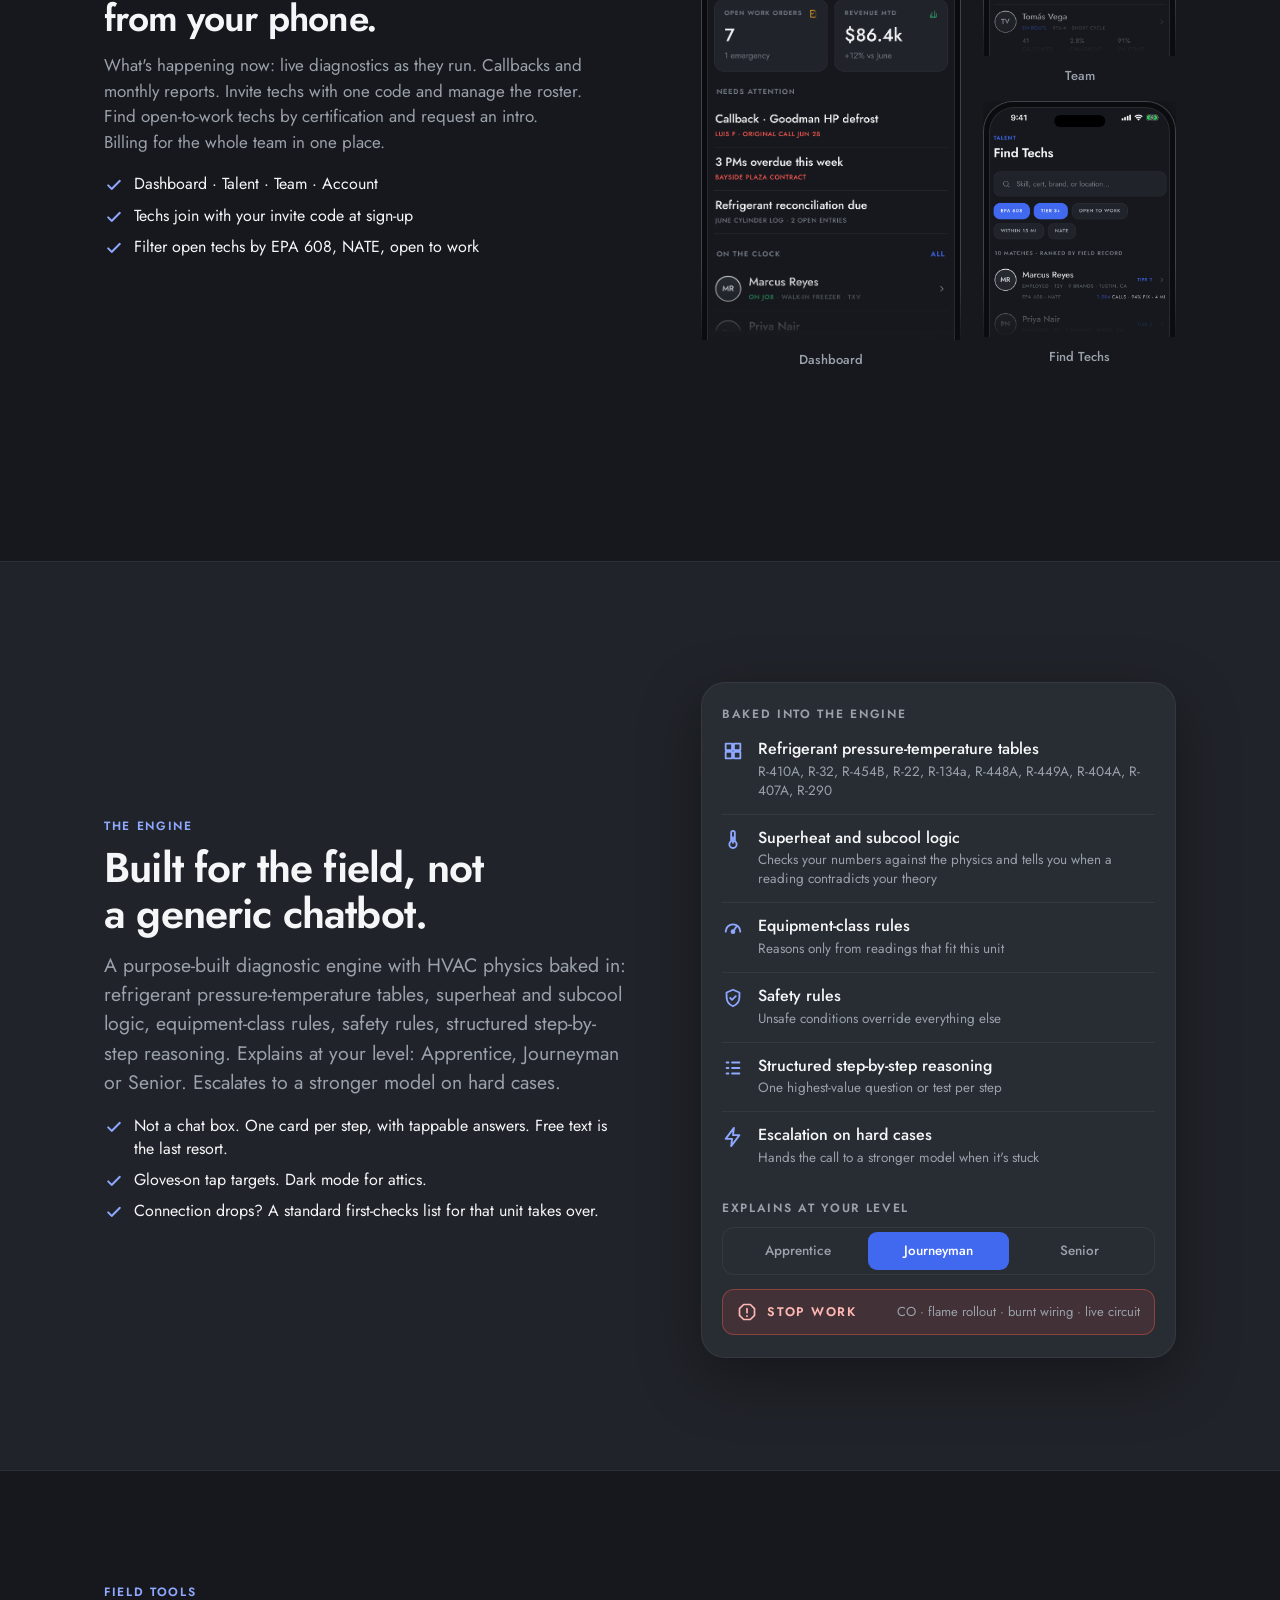
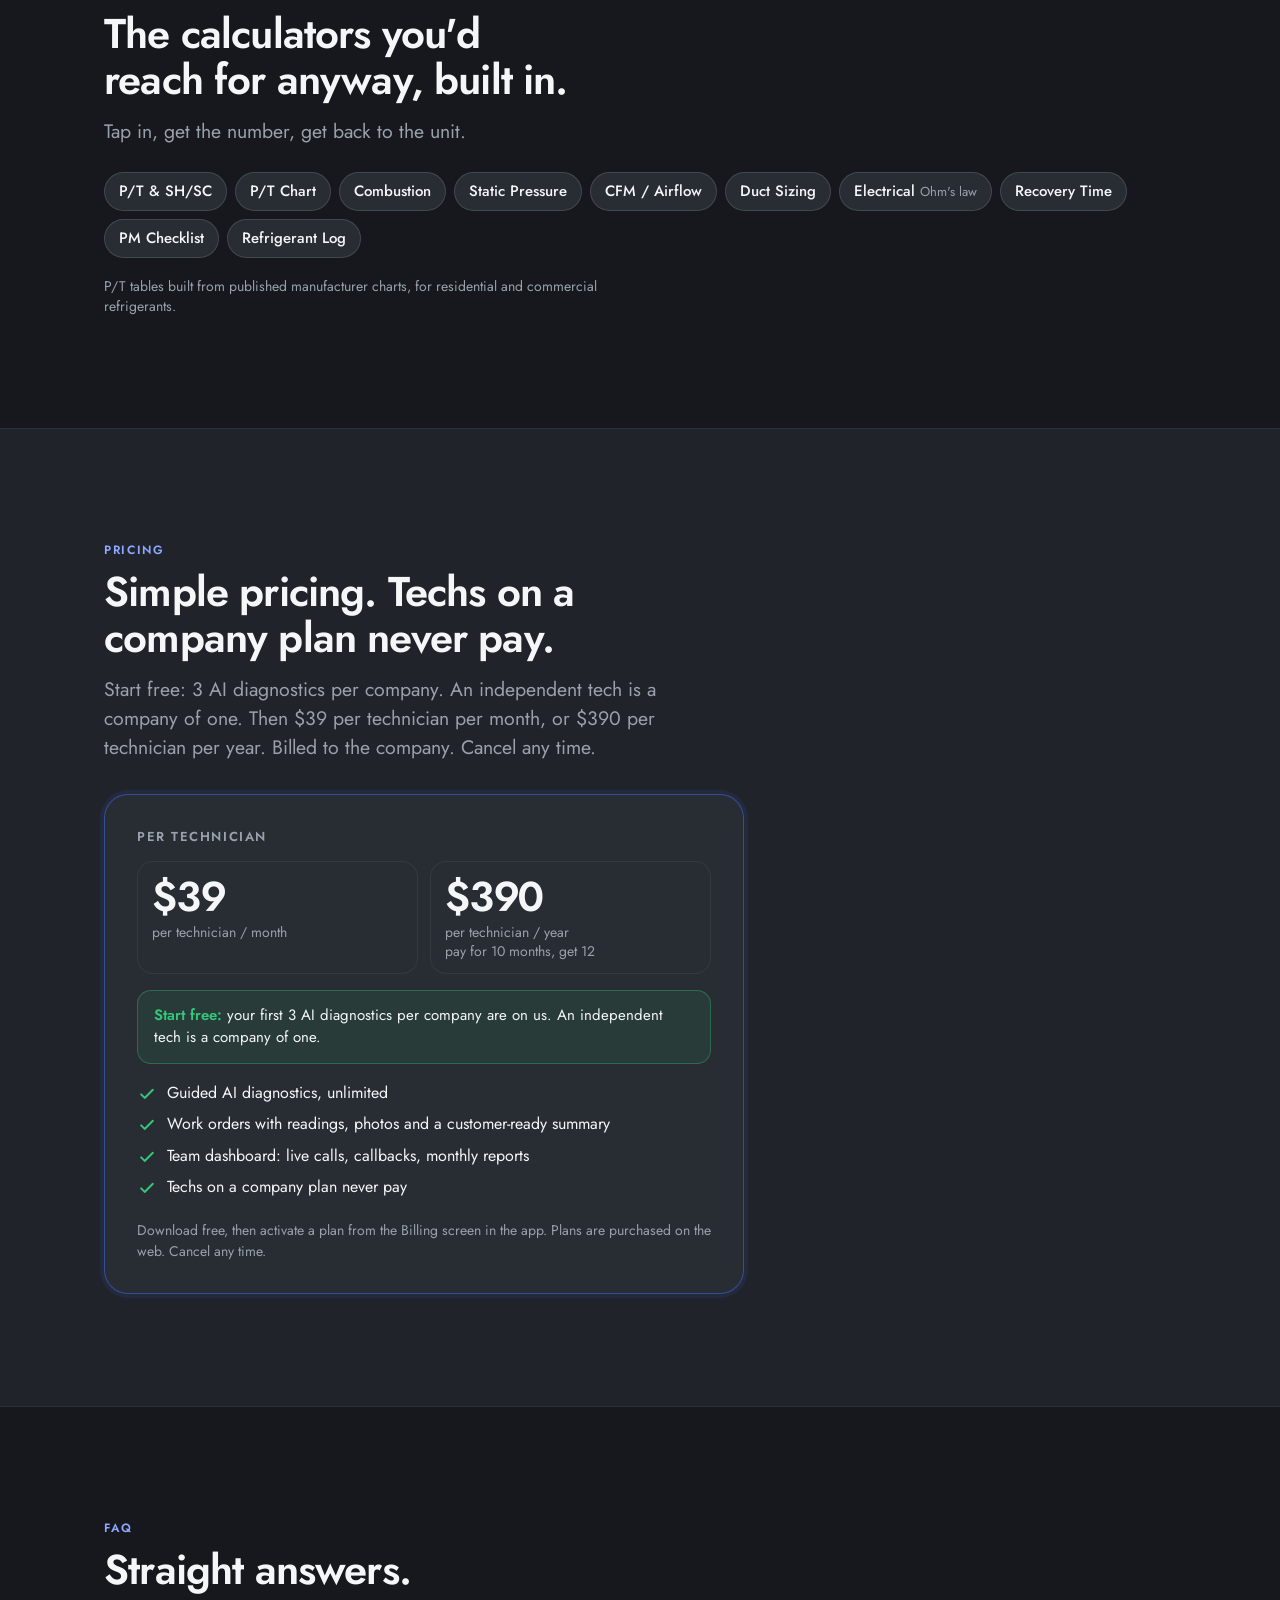
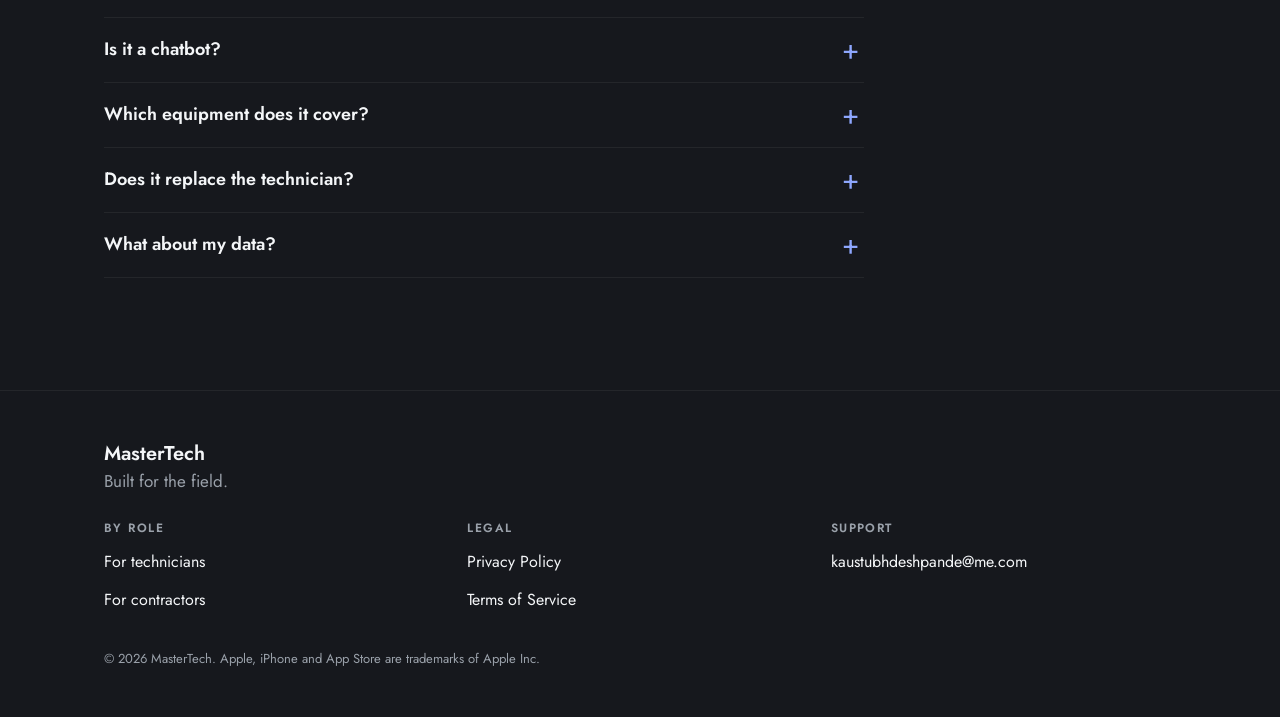
==== commit 0c114ead: "Hero video plays even when autoplay is refused (iOS Low Power Mode, data saver): swap to an animated" ====
--- a/index.html
+++ b/index.html
@@ -86,7 +86,6 @@
             <source src="assets/hero.mp4?vfb01f65" type="video/mp4">
             <source src="assets/hero.webm?vfb01f65" type="video/webm">
           </video>
-          <button class="tap" type="button" aria-label="Play video"><svg viewBox="0 0 24 24" width="30" height="30" aria-hidden="true"><path d="M8 5v14l11-7z" fill="currentColor"/></svg></button>
           <img class="shot poster" src="assets/hero-poster.jpg?vfb01f65" width="540" height="1174" alt="iPhone showing a MasterTech call: measurement tiles for superheat, subcool, suction and head, and an AI Diagnosis card reading Low refrigerant charge at 86% confidence.">
         </div>
       </div>
@@ -396,13 +395,28 @@
     if(window.matchMedia&&window.matchMedia('(prefers-reduced-motion: reduce)').matches){
       v.removeAttribute('autoplay');v.removeAttribute('loop');v.pause();
     }else{
-      // Autoplay can be refused (iOS Low Power Mode, data saver): retry once, then show a tap-to-play control.
-      v.muted=true;
-      var tryPlay=function(){var p=v.play();if(p&&p.catch)p.catch(function(){ph.classList.add('needs-tap');});};
-      tryPlay();
-      v.addEventListener('playing',function(){ph.classList.remove('needs-tap');});
-      ph.addEventListener('click',function(){if(ph.classList.contains('needs-tap'))tryPlay();});
-      document.addEventListener('visibilitychange',function(){if(!document.hidden&&v.paused&&!ph.classList.contains('needs-tap'))tryPlay();});
+      // Phones can refuse to autoplay <video> (iOS Low Power Mode, data saver, some in-app
+      // browsers). Animated images are never blocked, so swap in the same clip as an
+      // animated WebP. It only downloads when the video was refused.
+      var swapped=false,started=false;
+      var toImage=function(){
+        if(swapped||started)return;swapped=true;
+        var img=new Image();img.className='shot anim';img.width=540;img.height=1174;img.decoding='async';
+        img.alt=v.getAttribute('aria-label')||'';
+        img.onload=function(){v.replaceWith(img);};
+        img.src='assets/hero-anim.webp?v=anim-0a48fd4';
+      };
+      v.addEventListener('playing',function(){started=true;});
+      v.muted=true;v.playsInline=true;
+      if(/[?&]anim=1/.test(location.search)){toImage();}
+      else{
+        var p=v.play();if(p&&p.catch)p.catch(toImage);
+        // neither playing nor rejected: once it has data but still sits paused, it was refused
+        var t=0,iv=setInterval(function(){t+=500;
+          if(started||swapped||t>15000){clearInterval(iv);return;}
+          if(t>=3000&&v.paused&&v.readyState>=2){clearInterval(iv);toImage();}
+        },500);
+      }
     }
   }
 })();
--- a/assets/site.css
+++ b/assets/site.css
@@ -101,9 +101,6 @@
 .hero-visual::before{content:"";position:absolute;inset:6% -10% 0;background:radial-gradient(55% 45% at 50% 34%,rgba(65,105,240,.32),transparent 70%);filter:blur(26px);pointer-events:none}
 .hero-phone{width:min(100%,320px);position:relative}
 .hero-phone .poster{display:none}
-.hero-phone .tap{display:none;position:absolute;left:50%;top:50%;width:72px;height:72px;transform:translate(-50%,-50%);z-index:3;border:0;border-radius:50%;background:rgba(65,105,240,.92);color:#fff;box-shadow:0 10px 30px rgba(0,0,0,.5);cursor:pointer;align-items:center;justify-content:center;padding:0 0 0 4px}
-.hero-phone.needs-tap .tap{display:inline-flex}
-.hero-phone.needs-tap video{filter:brightness(.6)}
 @media(min-width:900px){
   .hero{padding:56px 0 32px}
   .hero-grid{grid-template-columns:minmax(0,1.05fr) minmax(0,.95fr);align-items:center;gap:56px}
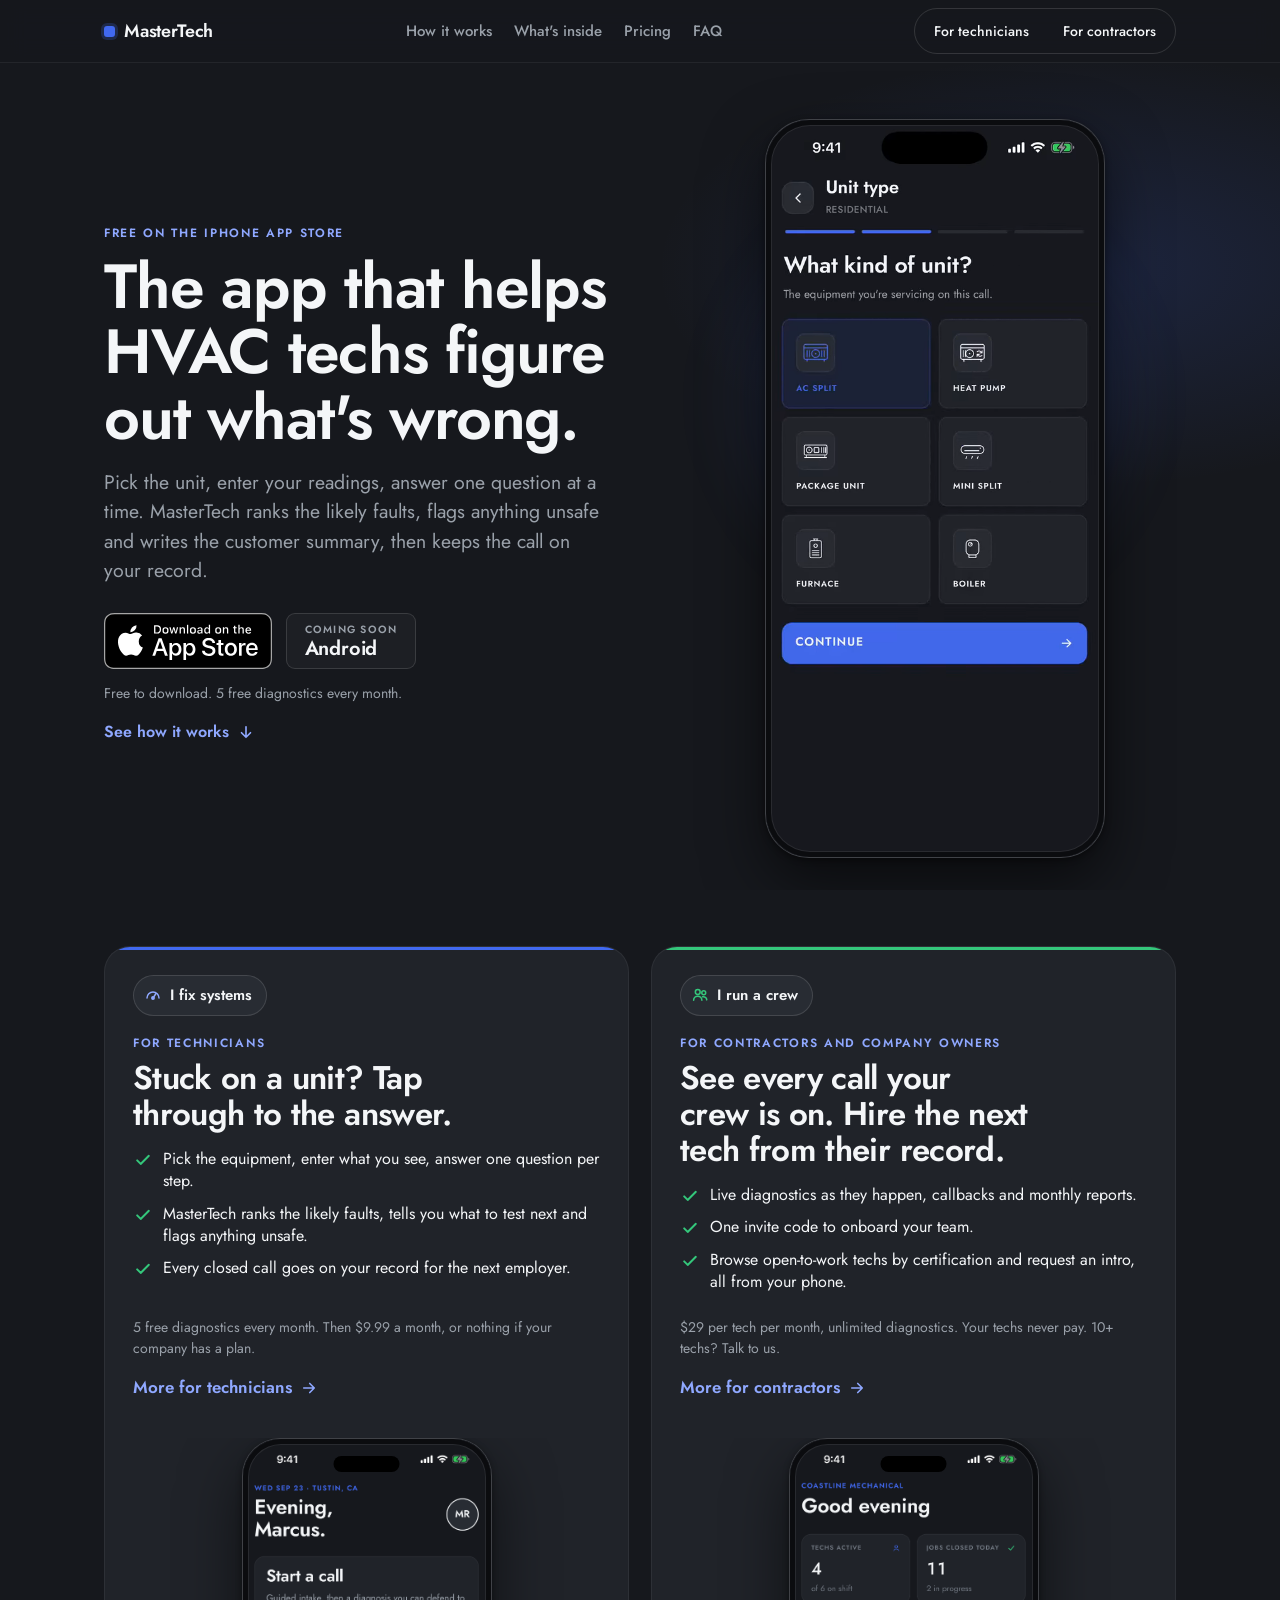
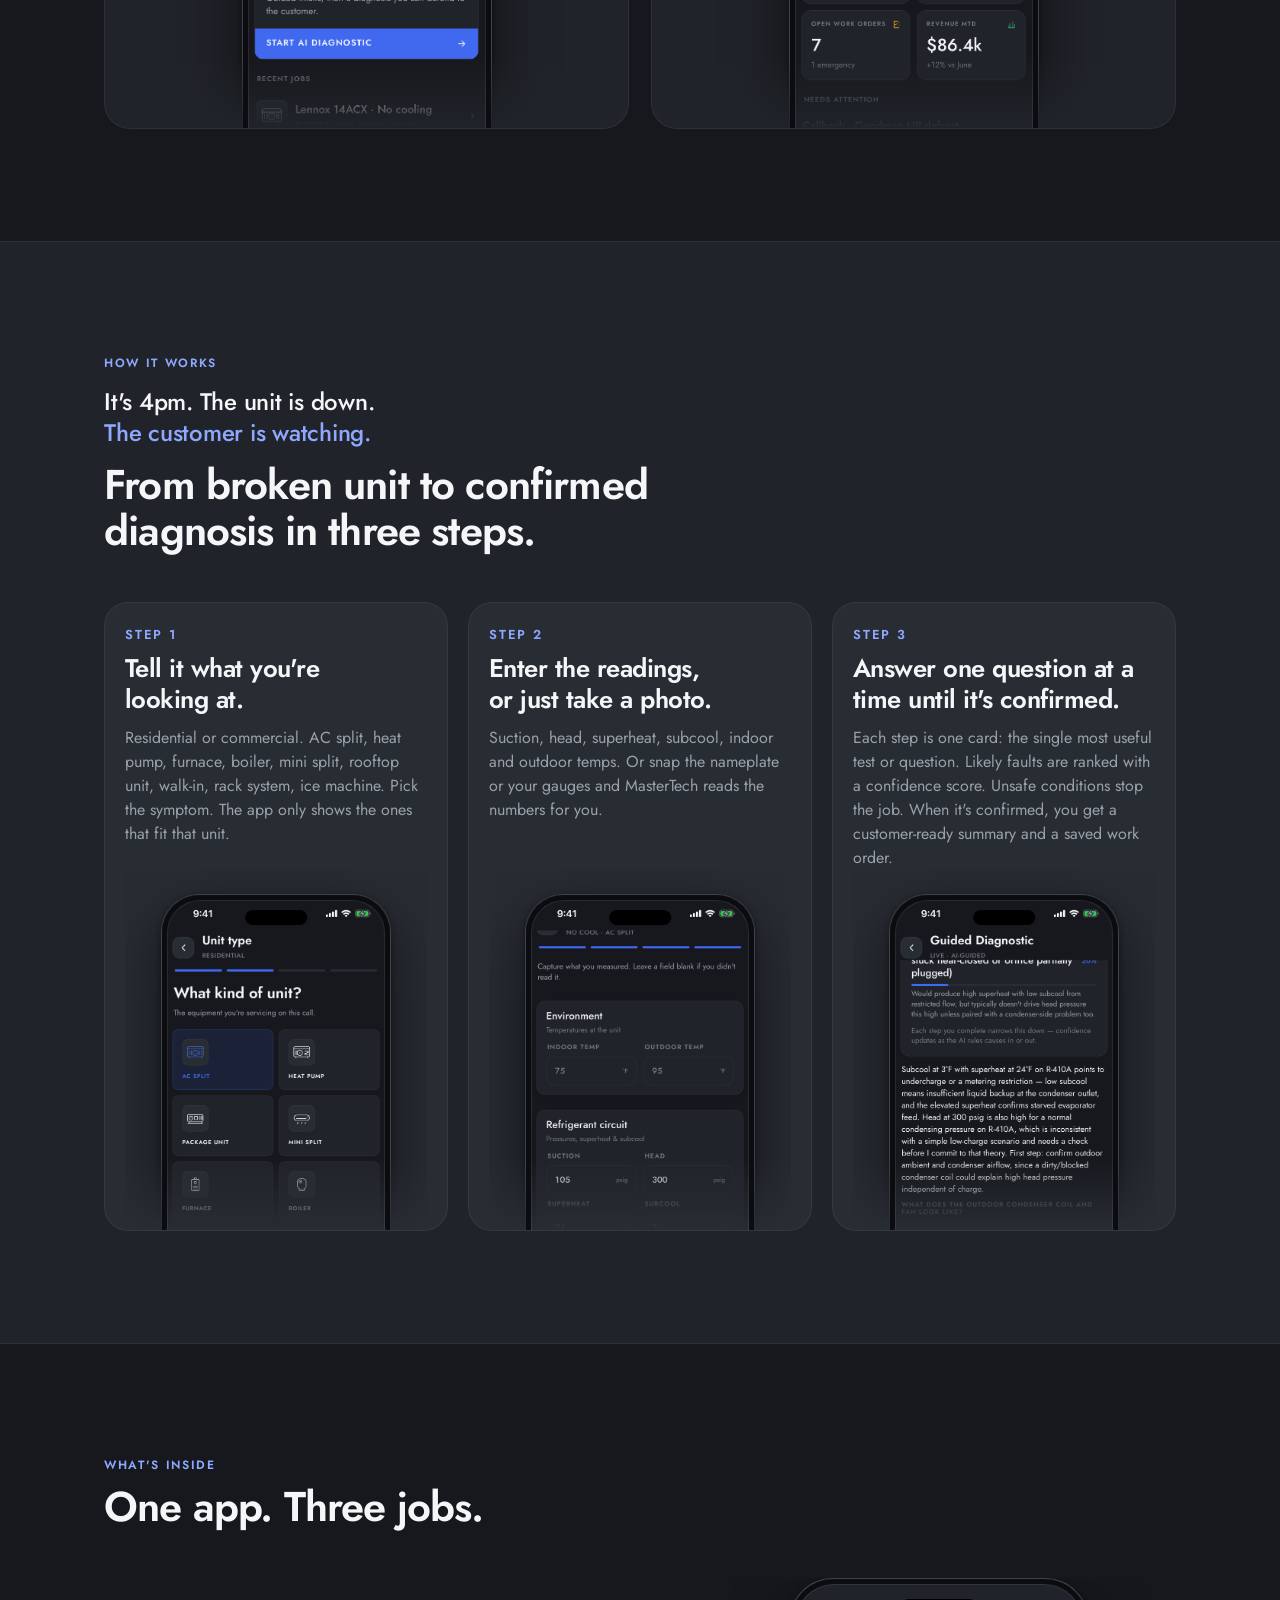
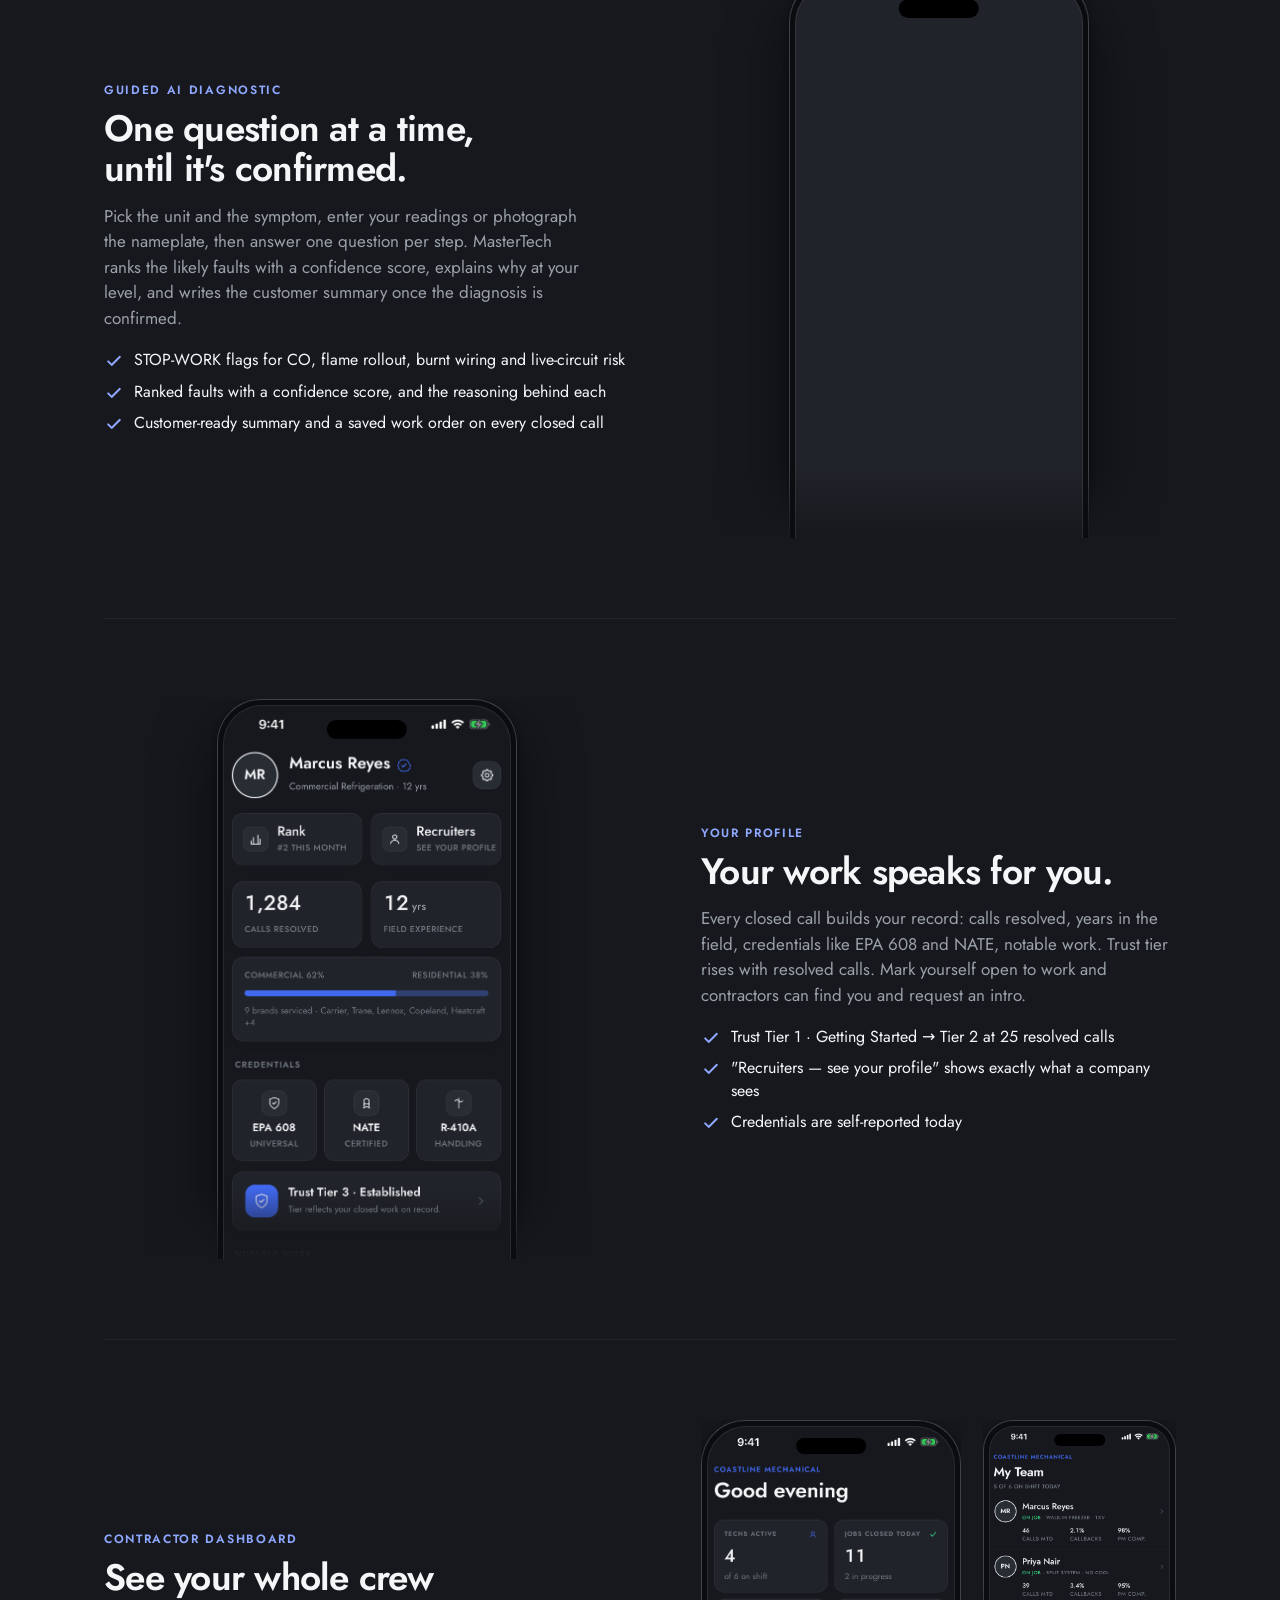
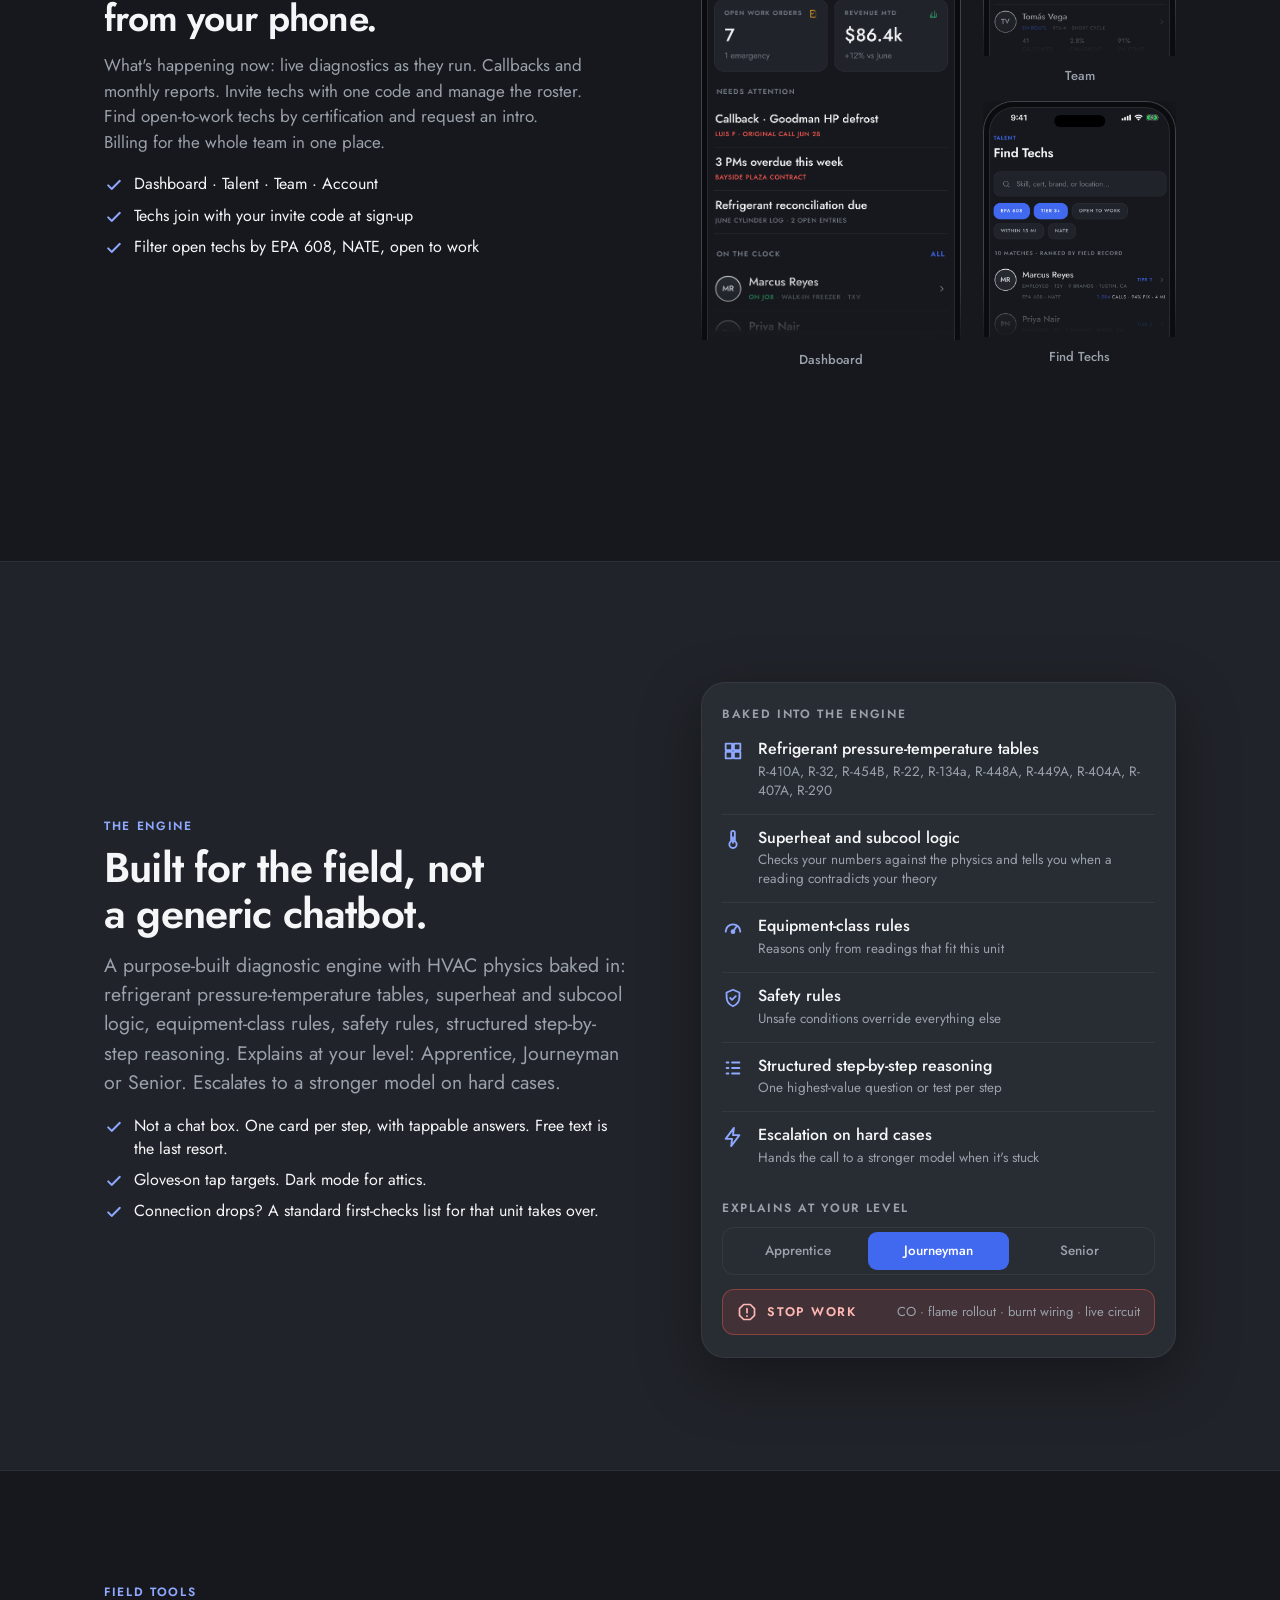
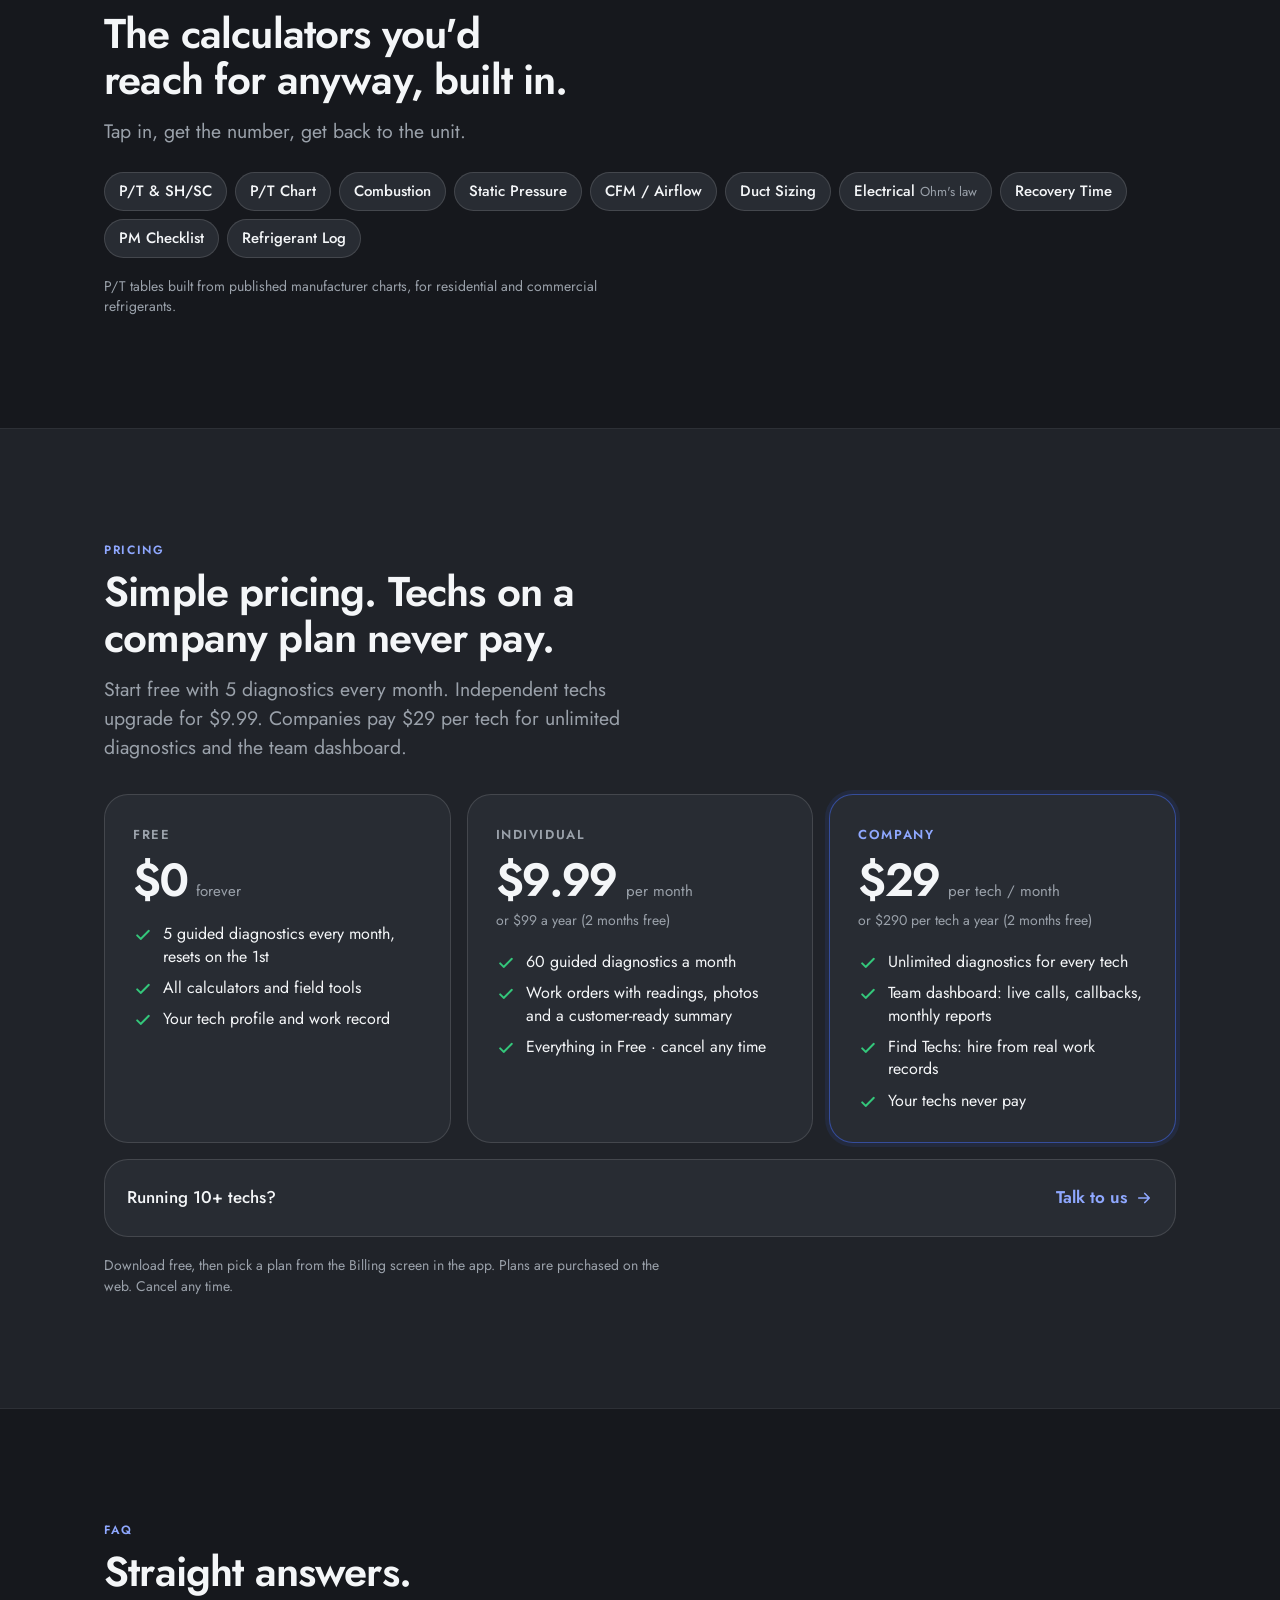
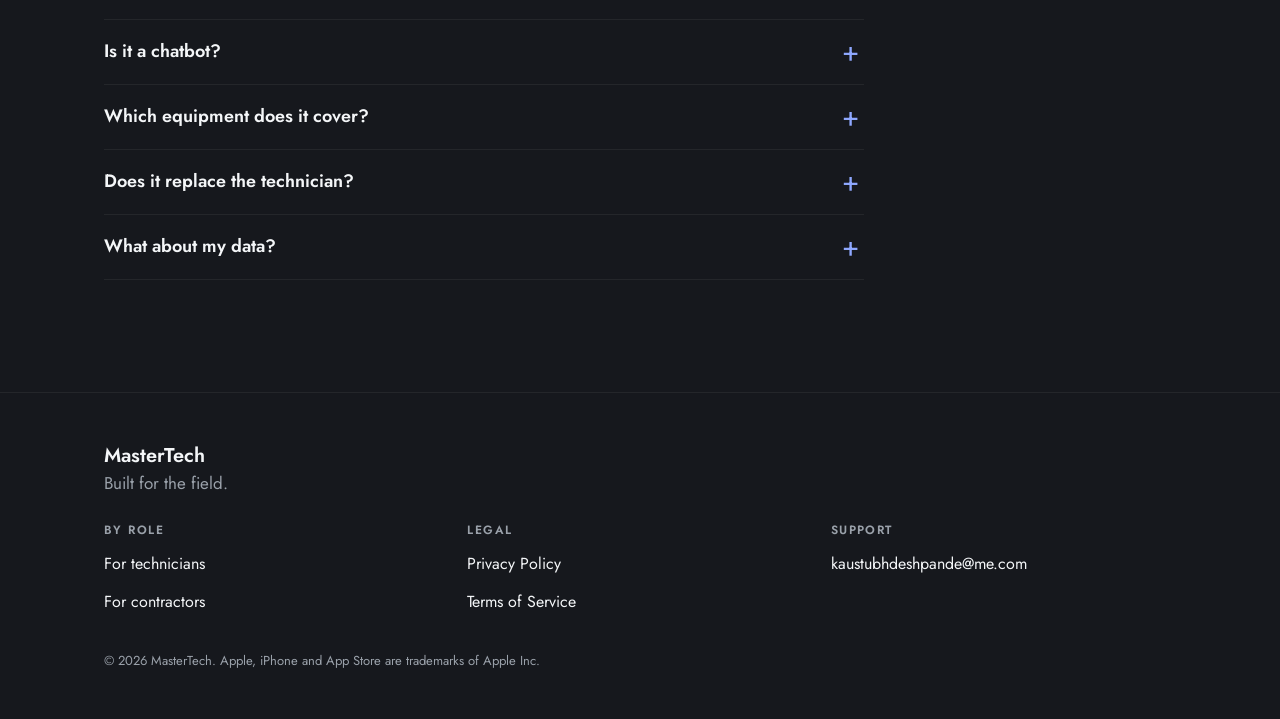
==== commit 1d78d4f0: "Pricing v2: Free 5/mo, Individual $9.99, Company $29/tech, 10+ techs talk to us Co-Authored-By: Clau" ====
--- a/index.html
+++ b/index.html
@@ -76,7 +76,7 @@
         <div class="ctas" id="hero-ctas">
           <a class="badge" href="https://apps.apple.com/us/app/mastertech-ai/id6786938615"><img src="assets/appstore-badge.svg" alt="Download on the App Store" width="168" height="56"></a>
           <span class="soon"><b>Android</b><small>Coming soon</small></span>
-          <p class="micro">Free to download. Your first 3 diagnoses are on us.</p>
+          <p class="micro">Free to download. 5 free diagnostics every month.</p>
           <a class="arrow down" href="#how">See how it works<svg aria-hidden="true"><use href="#i-arr"/></svg></a>
         </div>
       </div>
@@ -107,7 +107,7 @@
             <li><svg aria-hidden="true"><use href="#i-check"/></svg><span>Every closed call goes on your record for the next employer.</span></li>
           </ul>
           <div class="ctas">
-            <p class="micro">3 free AI diagnostics. Then $39 a month, or nothing if your company has a plan.</p>
+            <p class="micro">5 free diagnostics every month. Then $9.99 a month, or nothing if your company has a plan.</p>
             <a class="arrow" href="techs/">More for technicians<svg aria-hidden="true"><use href="#i-arr"/></svg></a>
           </div>
           <div class="peek">
@@ -127,7 +127,7 @@
             <li><svg aria-hidden="true"><use href="#i-check"/></svg><span>Browse open-to-work techs by certification and request an intro, all from your phone.</span></li>
           </ul>
           <div class="ctas">
-            <p class="micro">3 free AI diagnostics for your company, then $39 per technician per month. Your techs never pay.</p>
+            <p class="micro">$29 per tech per month, unlimited diagnostics. Your techs never pay. 10+ techs? Talk to us.</p>
             <a class="arrow" href="contractors/">More for contractors<svg aria-hidden="true"><use href="#i-arr"/></svg></a>
           </div>
           <div class="peek">
@@ -311,25 +311,45 @@
       <div class="sec-head">
         <p class="eyebrow">Pricing</p>
         <h2 id="pricing-h2" class="h2">Simple pricing. Techs on a company plan never pay.</h2>
-        <p class="lede">Start free: 3 AI diagnostics per company. An independent tech is a company of one. Then $39 per technician per month, or $390 per technician per year. Billed to the company. Cancel any time.</p>
-      </div>
-      <div class="plans">
+        <p class="lede">Start free with 5 diagnostics every month. Independent techs upgrade for $9.99. Companies pay $29 per tech for unlimited diagnostics and the team dashboard.</p>
+      </div>
+      <div class="plans three">
         <div class="plan">
-          <p class="name">Per technician</p>
-          <div class="prices">
-            <div class="price"><b>$39</b><span>per technician / month</span></div>
-            <div class="price"><b>$390</b><span>per technician / year<br>pay for 10 months, get 12</span></div>
-          </div>
-          <p class="free"><b>Start free:</b> your first 3 AI diagnostics per company are on us. An independent tech is a company of one.</p>
+          <p class="name">Free</p>
+          <p class="amount"><b>$0</b><span>forever</span></p>
           <ul class="bul">
-            <li><svg aria-hidden="true"><use href="#i-check"/></svg><span>Guided AI diagnostics, unlimited</span></li>
+            <li><svg aria-hidden="true"><use href="#i-check"/></svg><span>5 guided diagnostics every month, resets on the 1st</span></li>
+            <li><svg aria-hidden="true"><use href="#i-check"/></svg><span>All calculators and field tools</span></li>
+            <li><svg aria-hidden="true"><use href="#i-check"/></svg><span>Your tech profile and work record</span></li>
+          </ul>
+        </div>
+        <div class="plan">
+          <p class="name">Individual</p>
+          <p class="amount"><b>$9.99</b><span>per month</span></p>
+          <p class="alt">or $99 a year (2 months free)</p>
+          <ul class="bul">
+            <li><svg aria-hidden="true"><use href="#i-check"/></svg><span>60 guided diagnostics a month</span></li>
             <li><svg aria-hidden="true"><use href="#i-check"/></svg><span>Work orders with readings, photos and a customer-ready summary</span></li>
+            <li><svg aria-hidden="true"><use href="#i-check"/></svg><span>Everything in Free · cancel any time</span></li>
+          </ul>
+        </div>
+        <div class="plan accent">
+          <p class="name">Company</p>
+          <p class="amount"><b>$29</b><span>per tech / month</span></p>
+          <p class="alt">or $290 per tech a year (2 months free)</p>
+          <ul class="bul">
+            <li><svg aria-hidden="true"><use href="#i-check"/></svg><span>Unlimited diagnostics for every tech</span></li>
             <li><svg aria-hidden="true"><use href="#i-check"/></svg><span>Team dashboard: live calls, callbacks, monthly reports</span></li>
-            <li><svg aria-hidden="true"><use href="#i-check"/></svg><span>Techs on a company plan never pay</span></li>
+            <li><svg aria-hidden="true"><use href="#i-check"/></svg><span>Find Techs: hire from real work records</span></li>
+            <li><svg aria-hidden="true"><use href="#i-check"/></svg><span>Your techs never pay</span></li>
           </ul>
-          <p class="micro plan-note">Download free, then activate a plan from the Billing screen in the app. Plans are purchased on the web. Cancel any time.</p>
-        </div>
-      </div>
+        </div>
+      </div>
+      <div class="talk">
+        <p>Running 10+ techs?</p>
+        <a class="arrow" href="mailto:kaustubhdeshpande@me.com?subject=MasterTech%20company%20pricing">Talk to us<svg aria-hidden="true"><use href="#i-arr"/></svg></a>
+      </div>
+      <p class="micro plan-note">Download free, then pick a plan from the Billing screen in the app. Plans are purchased on the web. Cancel any time.</p>
     </div>
   </section>
 
--- a/assets/site.css
+++ b/assets/site.css
@@ -216,24 +216,30 @@
 .chip small{font-size:13px;color:var(--dim);font-weight:400}
 .tools .micro{margin-top:18px;max-width:64ch}
 
-/* pricing (one plain card) */
-.plans{display:grid;gap:16px;margin-top:32px;max-width:640px}
-.plan{background:var(--panel);border:1px solid rgba(65,105,240,.55);box-shadow:0 0 0 4px rgba(65,105,240,.1);border-radius:var(--r);padding:26px 22px}
+/* pricing: Free / Individual / Company cards + "talk to us" strip */
+.plans{display:grid;gap:16px;margin-top:32px}
+@media(min-width:720px){.plans.two{grid-template-columns:repeat(2,minmax(0,1fr));max-width:920px}}
+@media(min-width:960px){.plans.three{grid-template-columns:repeat(3,minmax(0,1fr))}}
+.plan{display:flex;flex-direction:column;background:var(--panel);border:1px solid var(--line2);border-radius:var(--r);padding:26px 22px}
+.plan.accent{border-color:rgba(65,105,240,.55);box-shadow:0 0 0 4px rgba(65,105,240,.1)}
 .plan .name{font-weight:600;font-size:13px;color:var(--dim);letter-spacing:.12em;text-transform:uppercase}
-.prices{display:grid;grid-template-columns:1fr 1fr;gap:12px;margin-top:14px}
-.price{background:var(--panel2);border:1px solid var(--line);border-radius:16px;padding:14px 14px 12px}
-.price b{display:block;font-size:clamp(1.9rem,7vw,2.6rem);font-weight:600;letter-spacing:-.03em;line-height:1;font-variant-numeric:tabular-nums}
-.price span{display:block;color:var(--dim);font-size:14px;margin-top:6px;line-height:1.35}
-.plan .free{margin-top:16px;padding:14px 16px;border-radius:14px;background:rgba(52,199,123,.1);border:1px solid rgba(52,199,123,.35);font-size:15px;line-height:1.45}
-.plan .free b{color:var(--ok);font-weight:600}
-.plan .bul{margin-top:18px}
+.plan.accent .name{color:var(--ink)}
+.plan .amount{display:flex;align-items:baseline;flex-wrap:wrap;gap:4px 10px;margin-top:12px}
+.plan .amount b{font-size:clamp(2.3rem,7vw,2.9rem);font-weight:600;letter-spacing:-.03em;line-height:1;font-variant-numeric:tabular-nums}
+.plan .amount span{color:var(--dim);font-size:15px}
+.plan .alt{margin-top:8px;color:var(--dim);font-size:14px;line-height:1.4}
+.plan .bul{margin-top:20px}
 .plan .bul svg{color:var(--ok)}
-.plan .ctas{margin-top:22px}
-.plan .micro{margin-top:14px}
-.plan .plan-note{margin-top:22px}
-.seats{margin-top:14px;font-size:15px;color:var(--dim)}
+.seats{margin-top:14px;font-size:15px;color:var(--dim);line-height:1.5;display:flex;flex-wrap:wrap;gap:4px 16px}
+.seats span{white-space:nowrap}
+.seats b{margin-right:6px}
 .seats b{color:var(--text);font-weight:600}
-@media(min-width:800px){.plan{padding:32px}}
+.talk{margin-top:16px;display:flex;flex-wrap:wrap;align-items:center;justify-content:space-between;gap:6px 18px;background:var(--panel);border:1px solid var(--line2);border-radius:var(--r);padding:16px 22px}
+.band .talk{background:var(--panel2)}
+.talk p{font-weight:500;font-size:17px}
+.plans+.talk,.plans+.plan-note{margin-top:16px}
+.plan-note{margin-top:18px;max-width:70ch}
+@media(min-width:800px){.plan{padding:30px 28px}}
 
 /* faq */
 .faq{margin-top:24px;border-top:1px solid var(--line);max-width:760px}
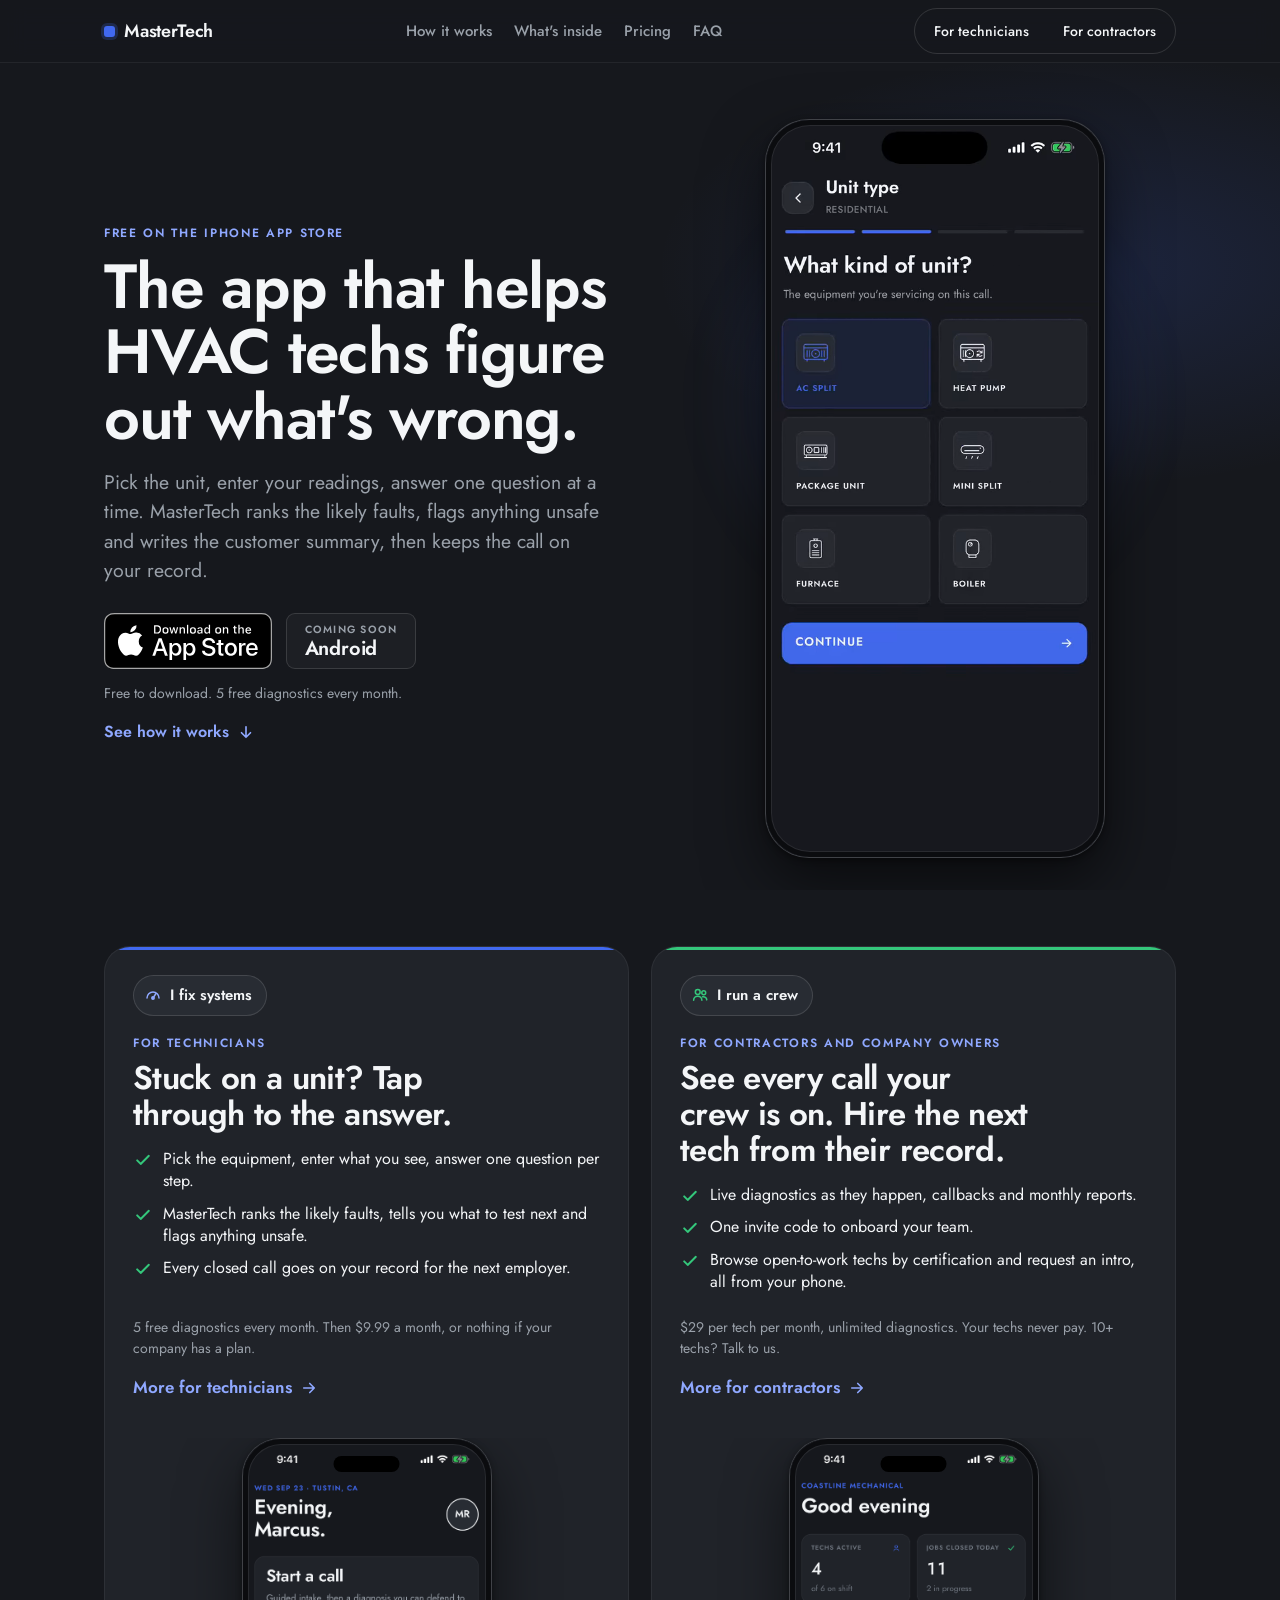
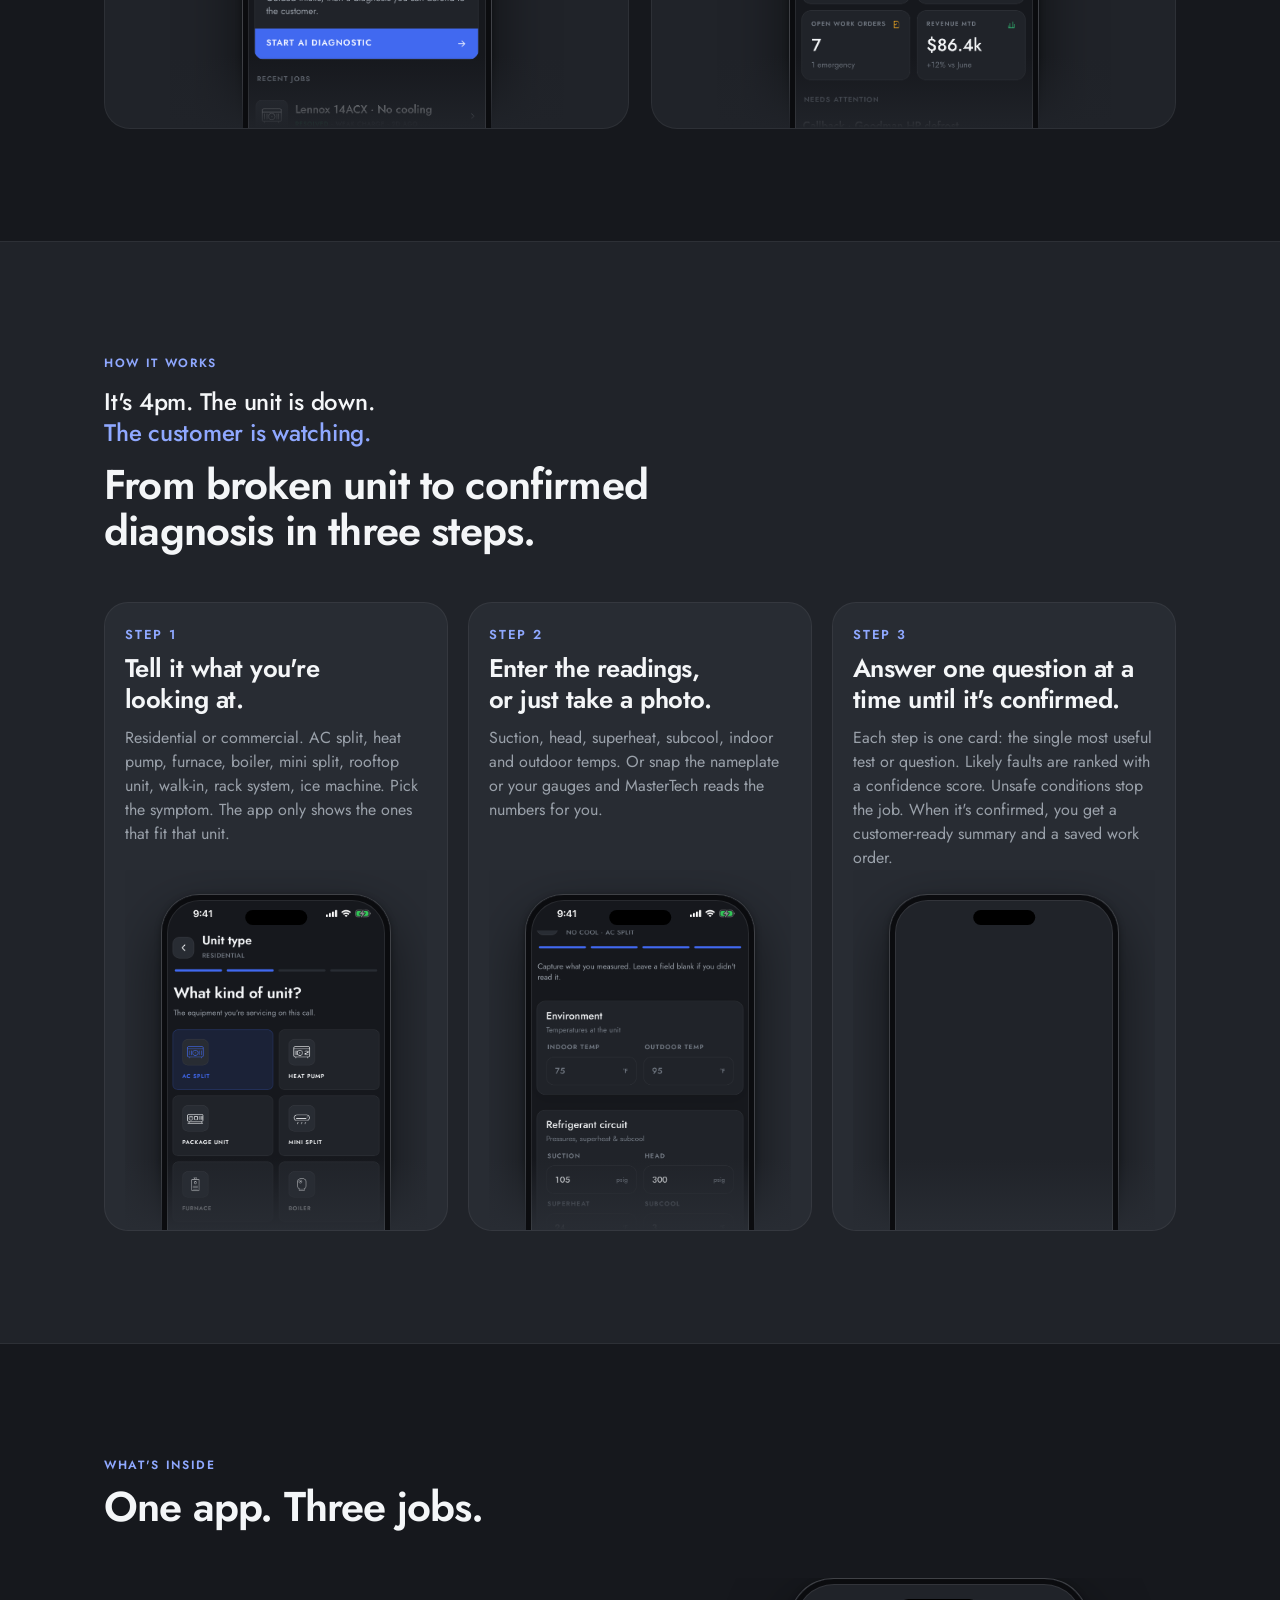
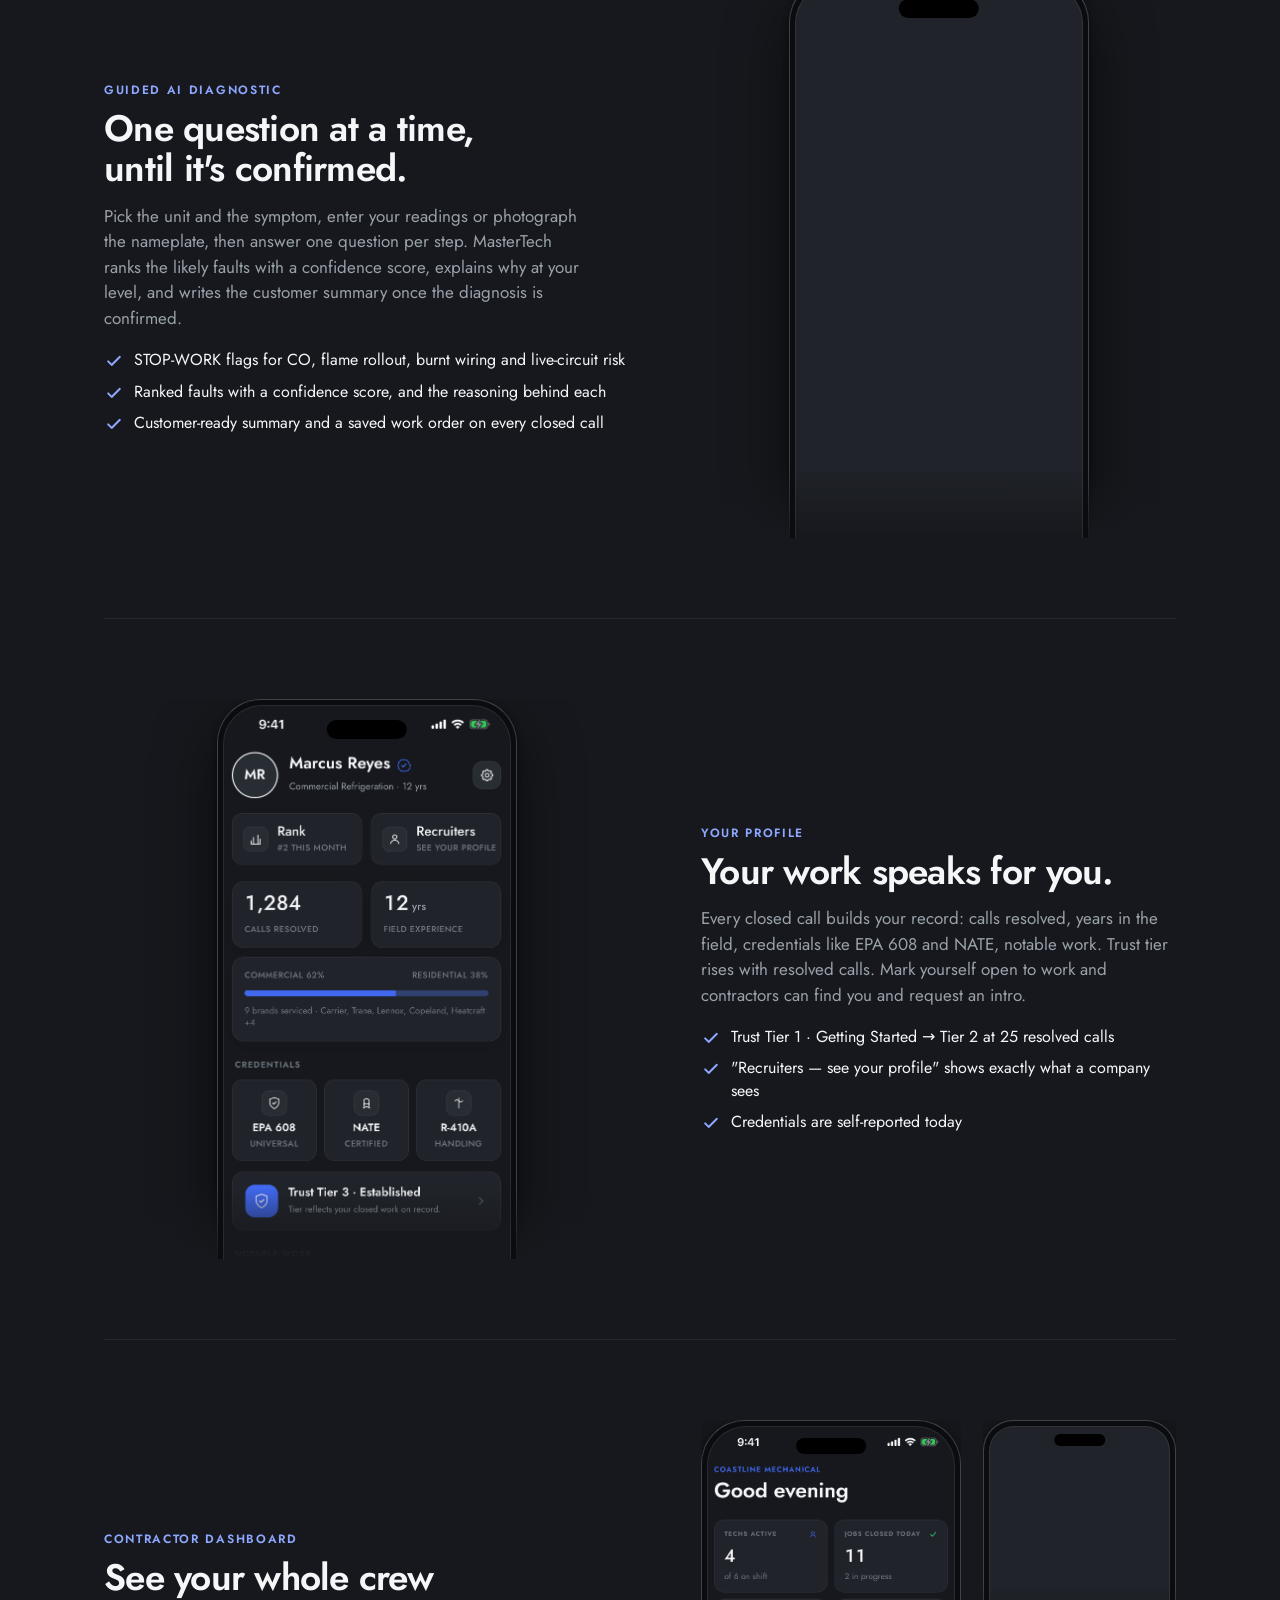
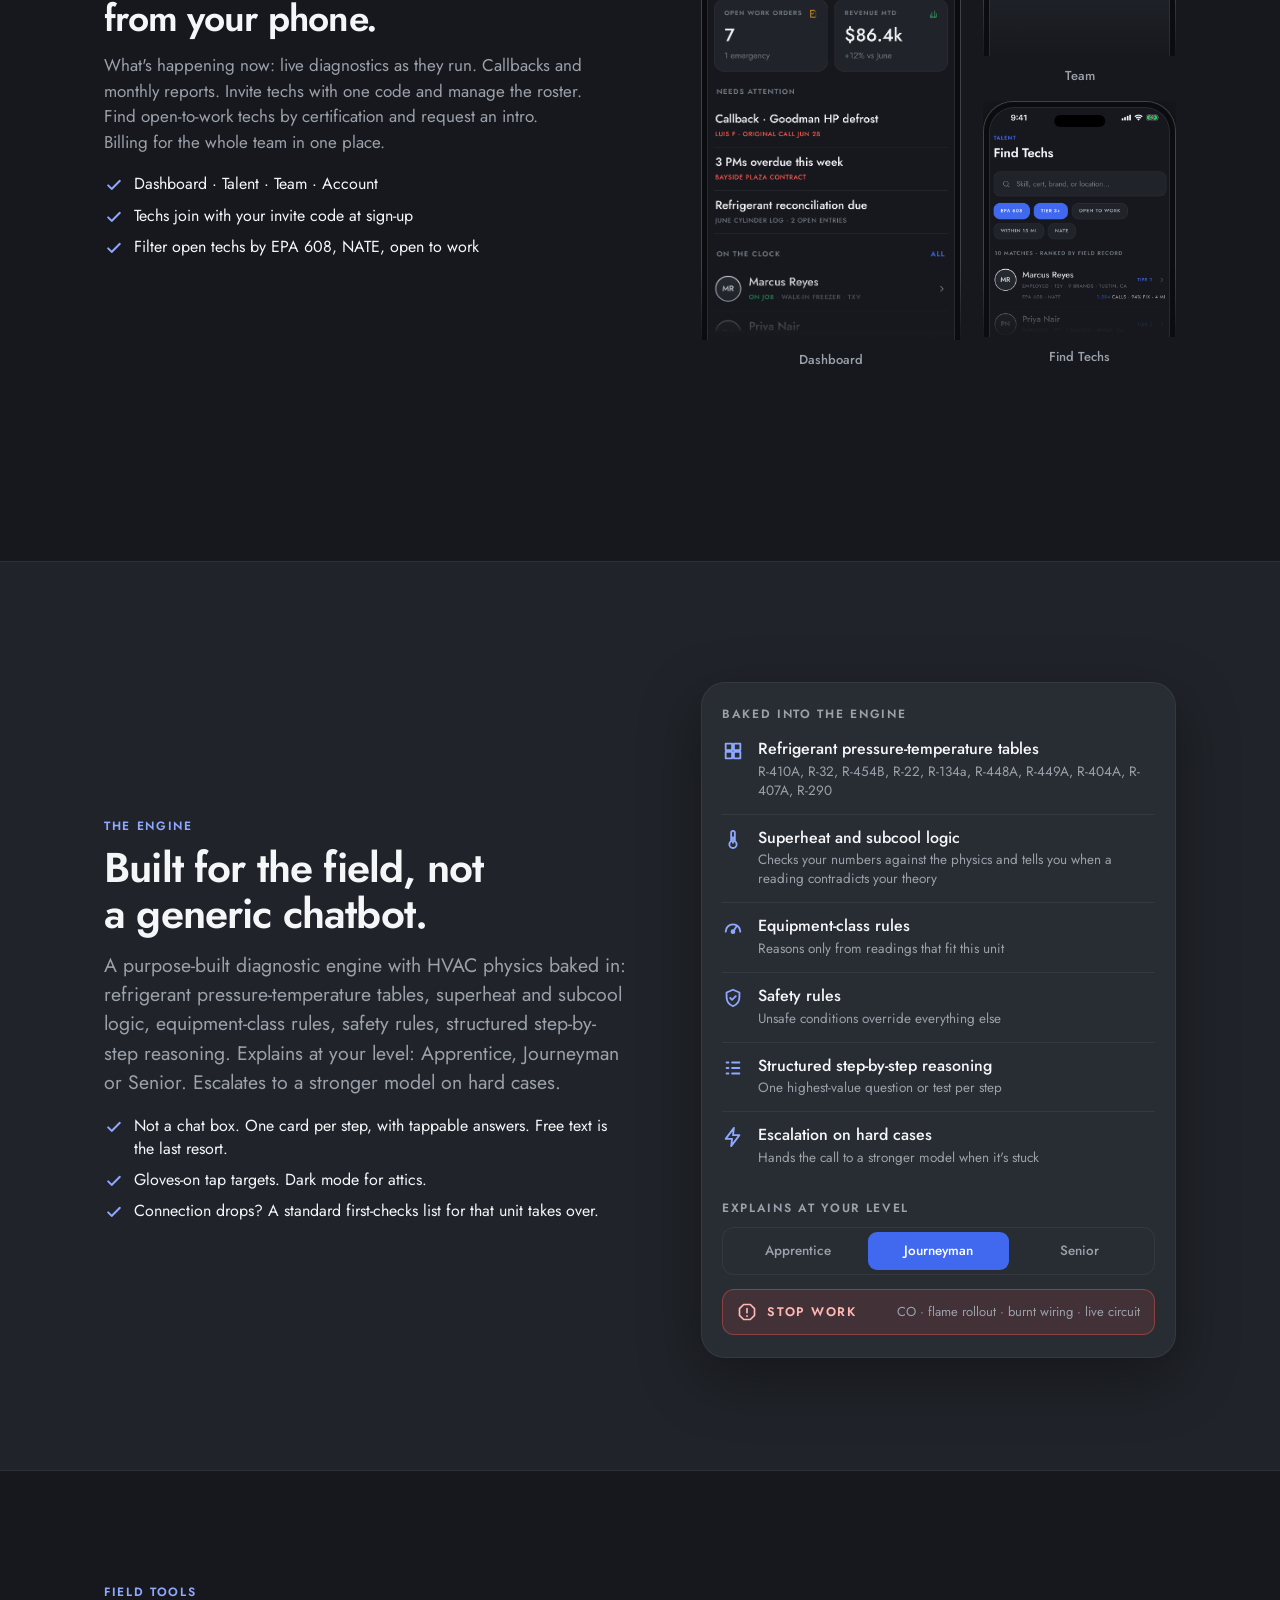
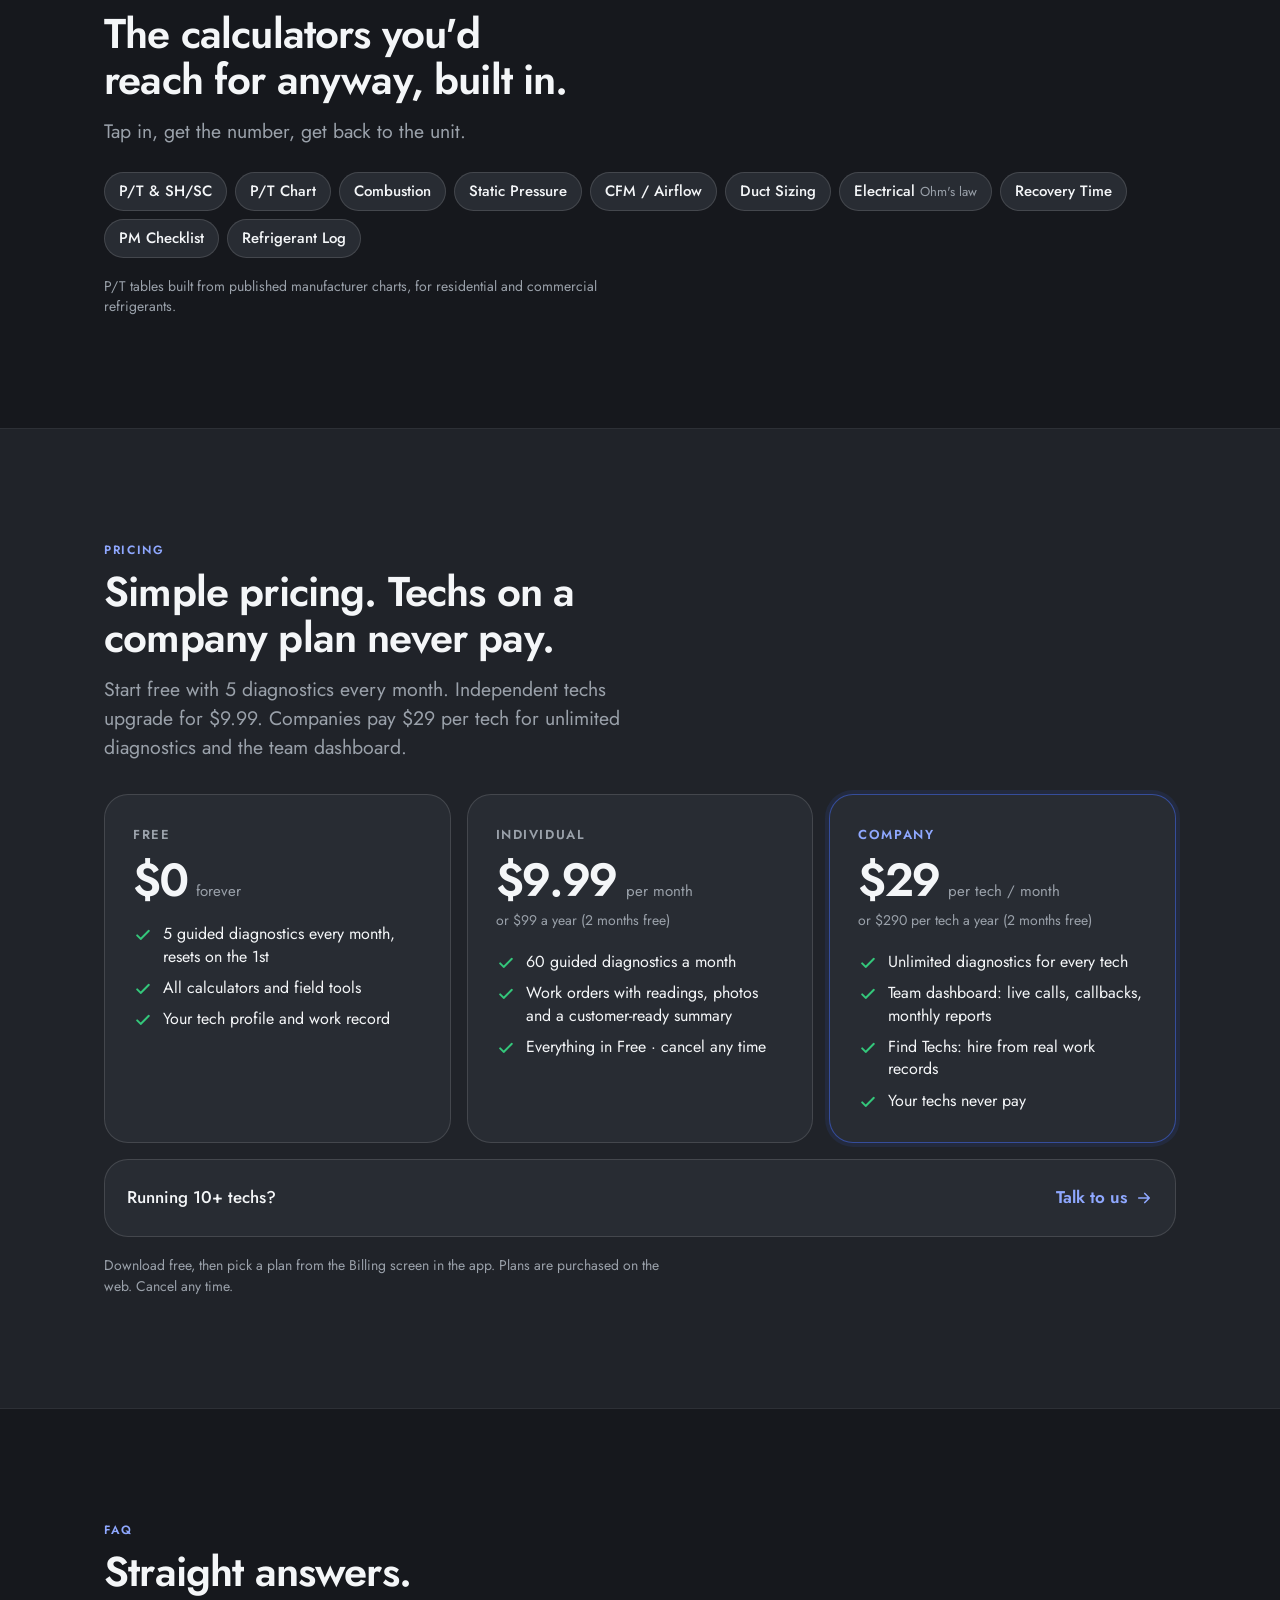
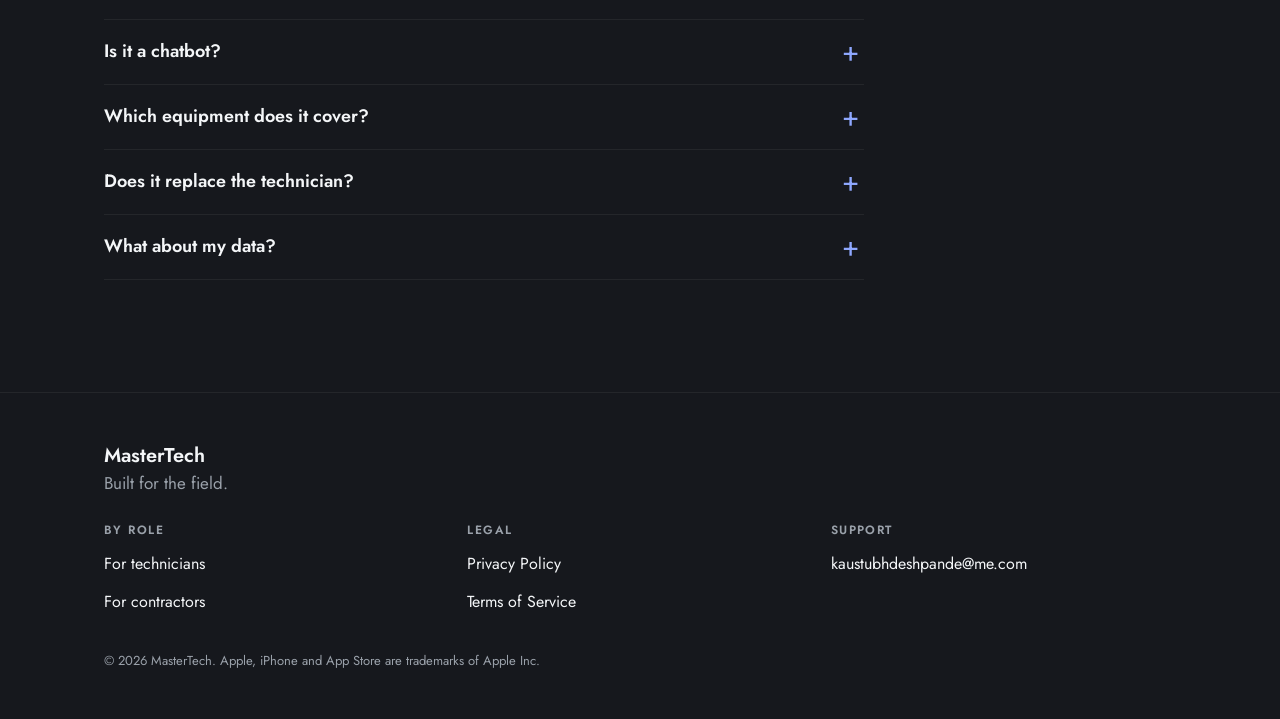
==== commit 1041c299: "Bust stylesheet cache for pricing layout Co-Authored-By: Claude Opus 5.5 <noreply@anthropic.com>" ====
--- a/index.html
+++ b/index.html
@@ -27,7 +27,7 @@
 <link rel="preconnect" href="https://fonts.googleapis.com">
 <link rel="preconnect" href="https://fonts.gstatic.com" crossorigin>
 <link rel="stylesheet" href="https://fonts.googleapis.com/css2?family=Jost:wght@400;500;600&display=swap">
-<link rel="stylesheet" href="assets/site.css?vfb01f65">
+<link rel="stylesheet" href="assets/site.css?v=dcb2988">
 <script type="application/ld+json">
 {"@context":"https://schema.org","@type":"SoftwareApplication","name":"MasterTech.ai","operatingSystem":"iOS","applicationCategory":"BusinessApplication","url":"https://kaus-projects.github.io/","installUrl":"https://apps.apple.com/us/app/mastertech-ai/id6786938615","offers":{"@type":"Offer","price":"0","priceCurrency":"USD"},"description":"A free iPhone app that walks an HVAC technician from a broken unit to a confirmed diagnosis, one step at a time, then keeps the call on their record."}
 </script>
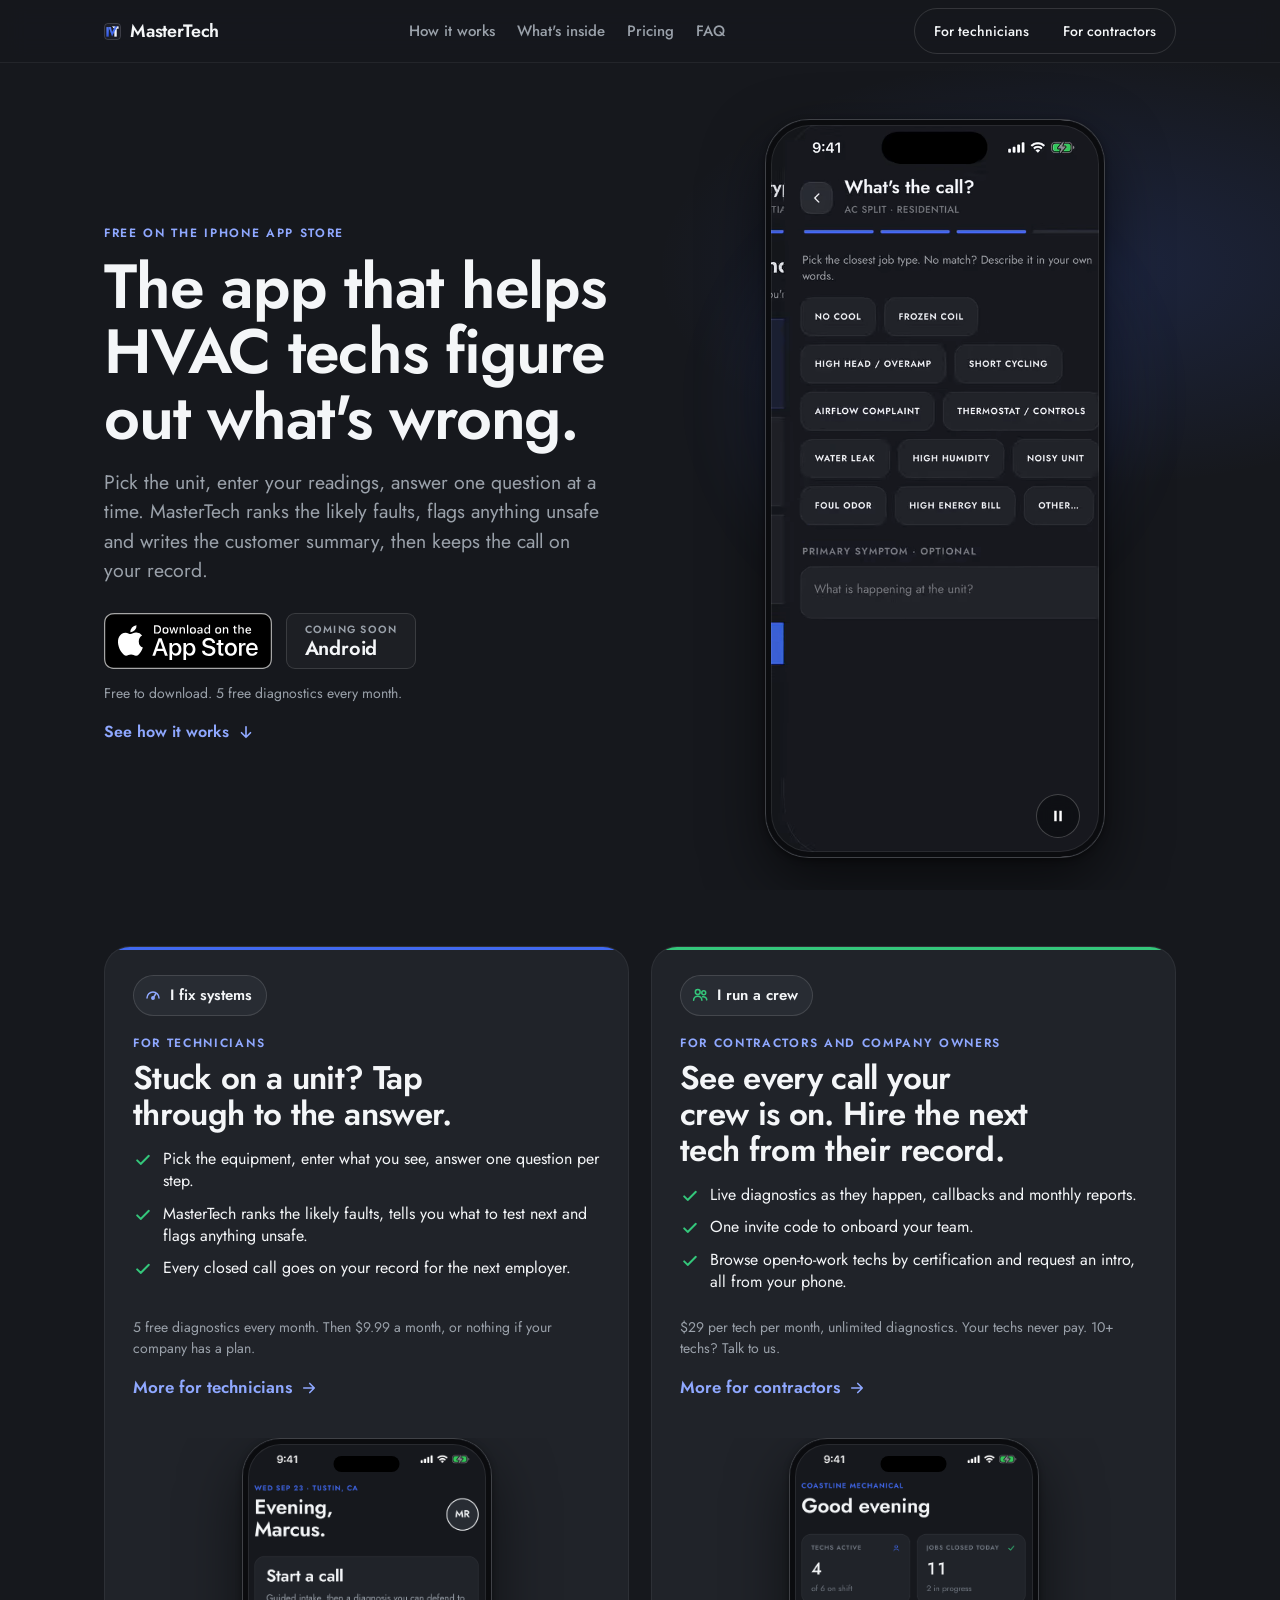
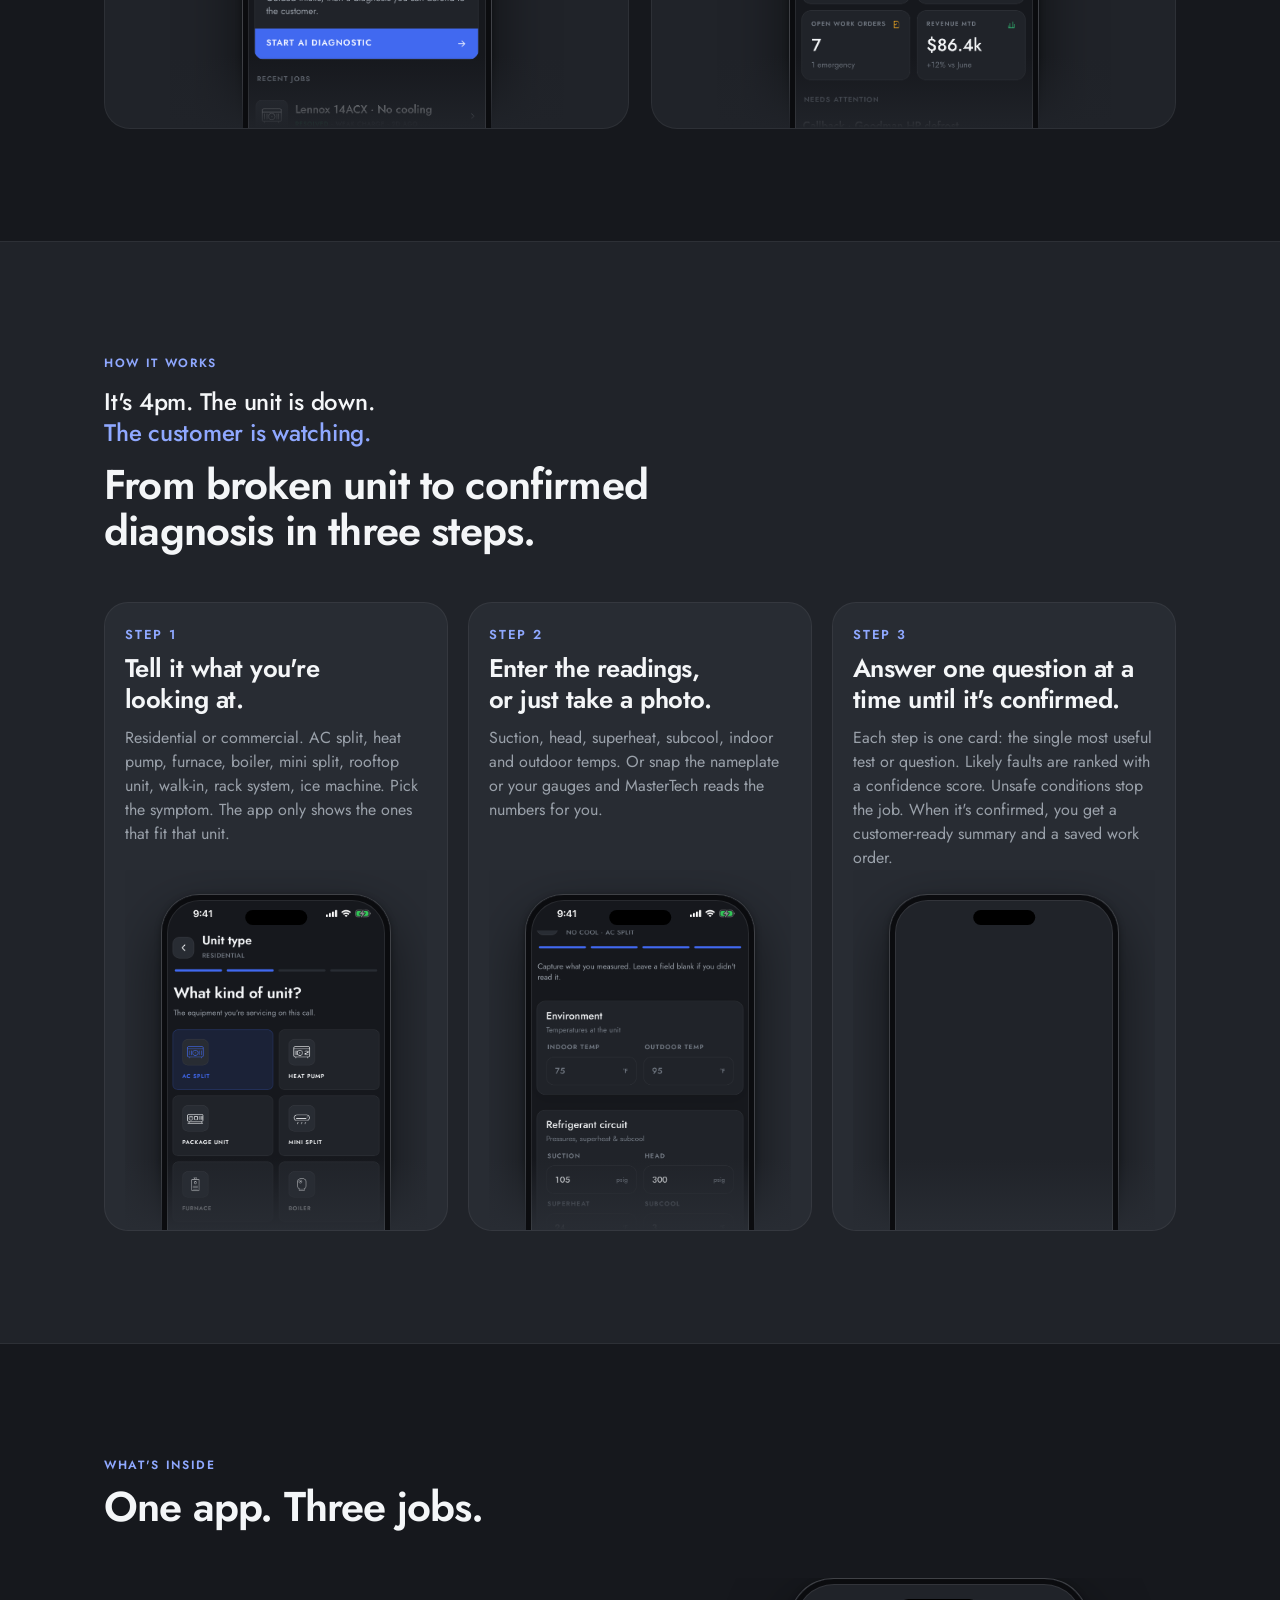
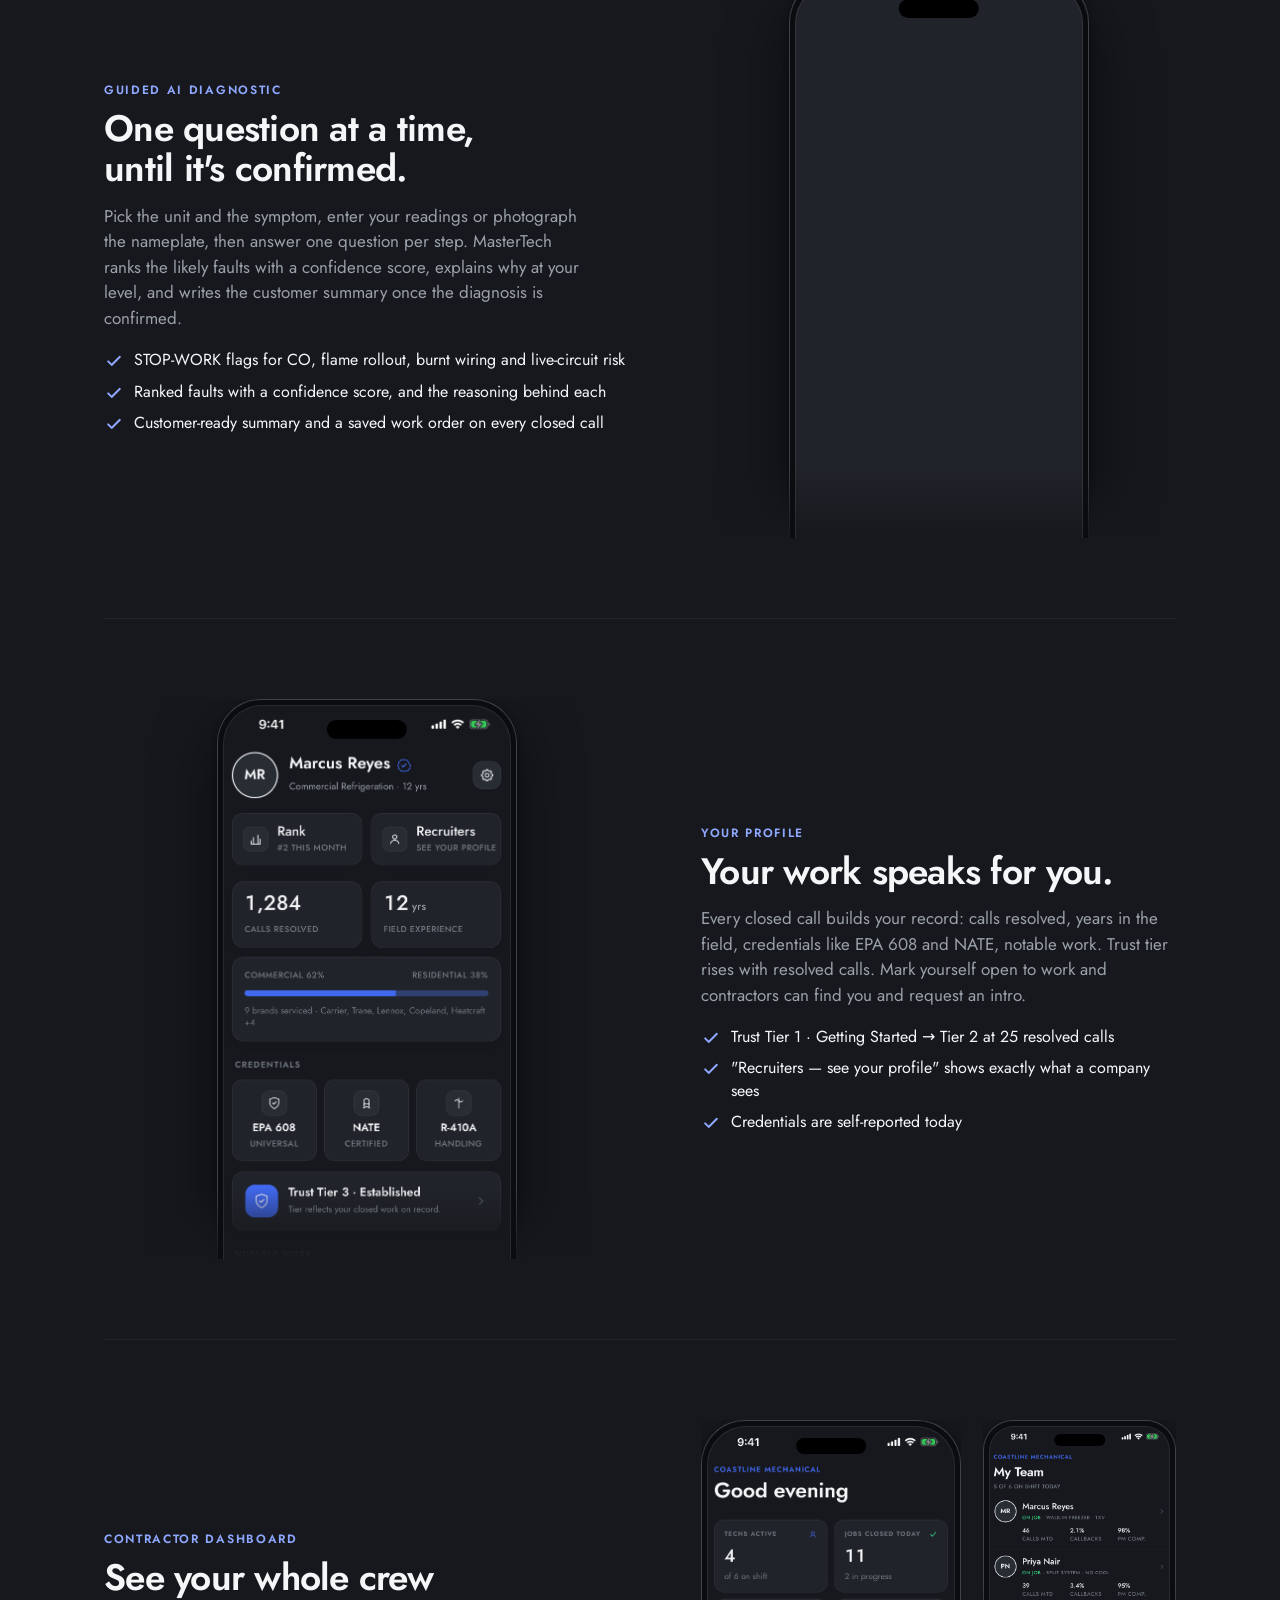
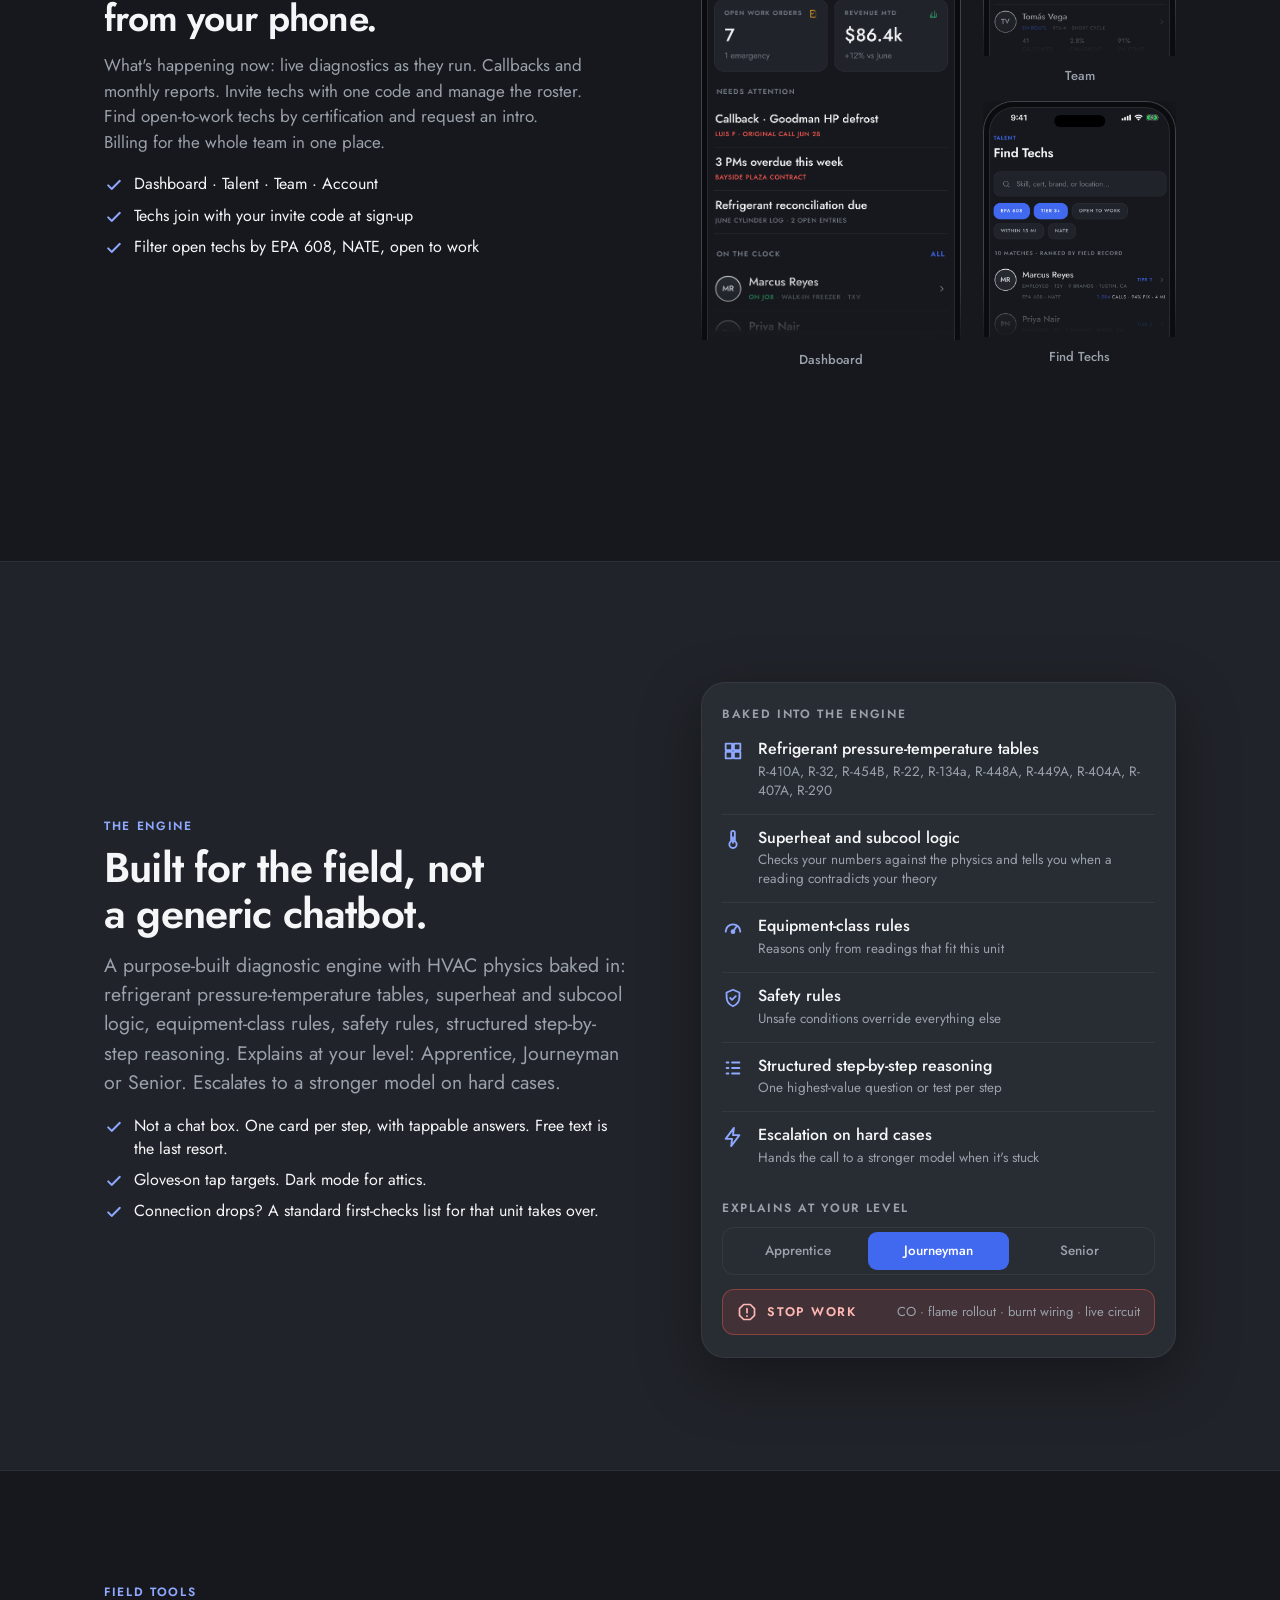
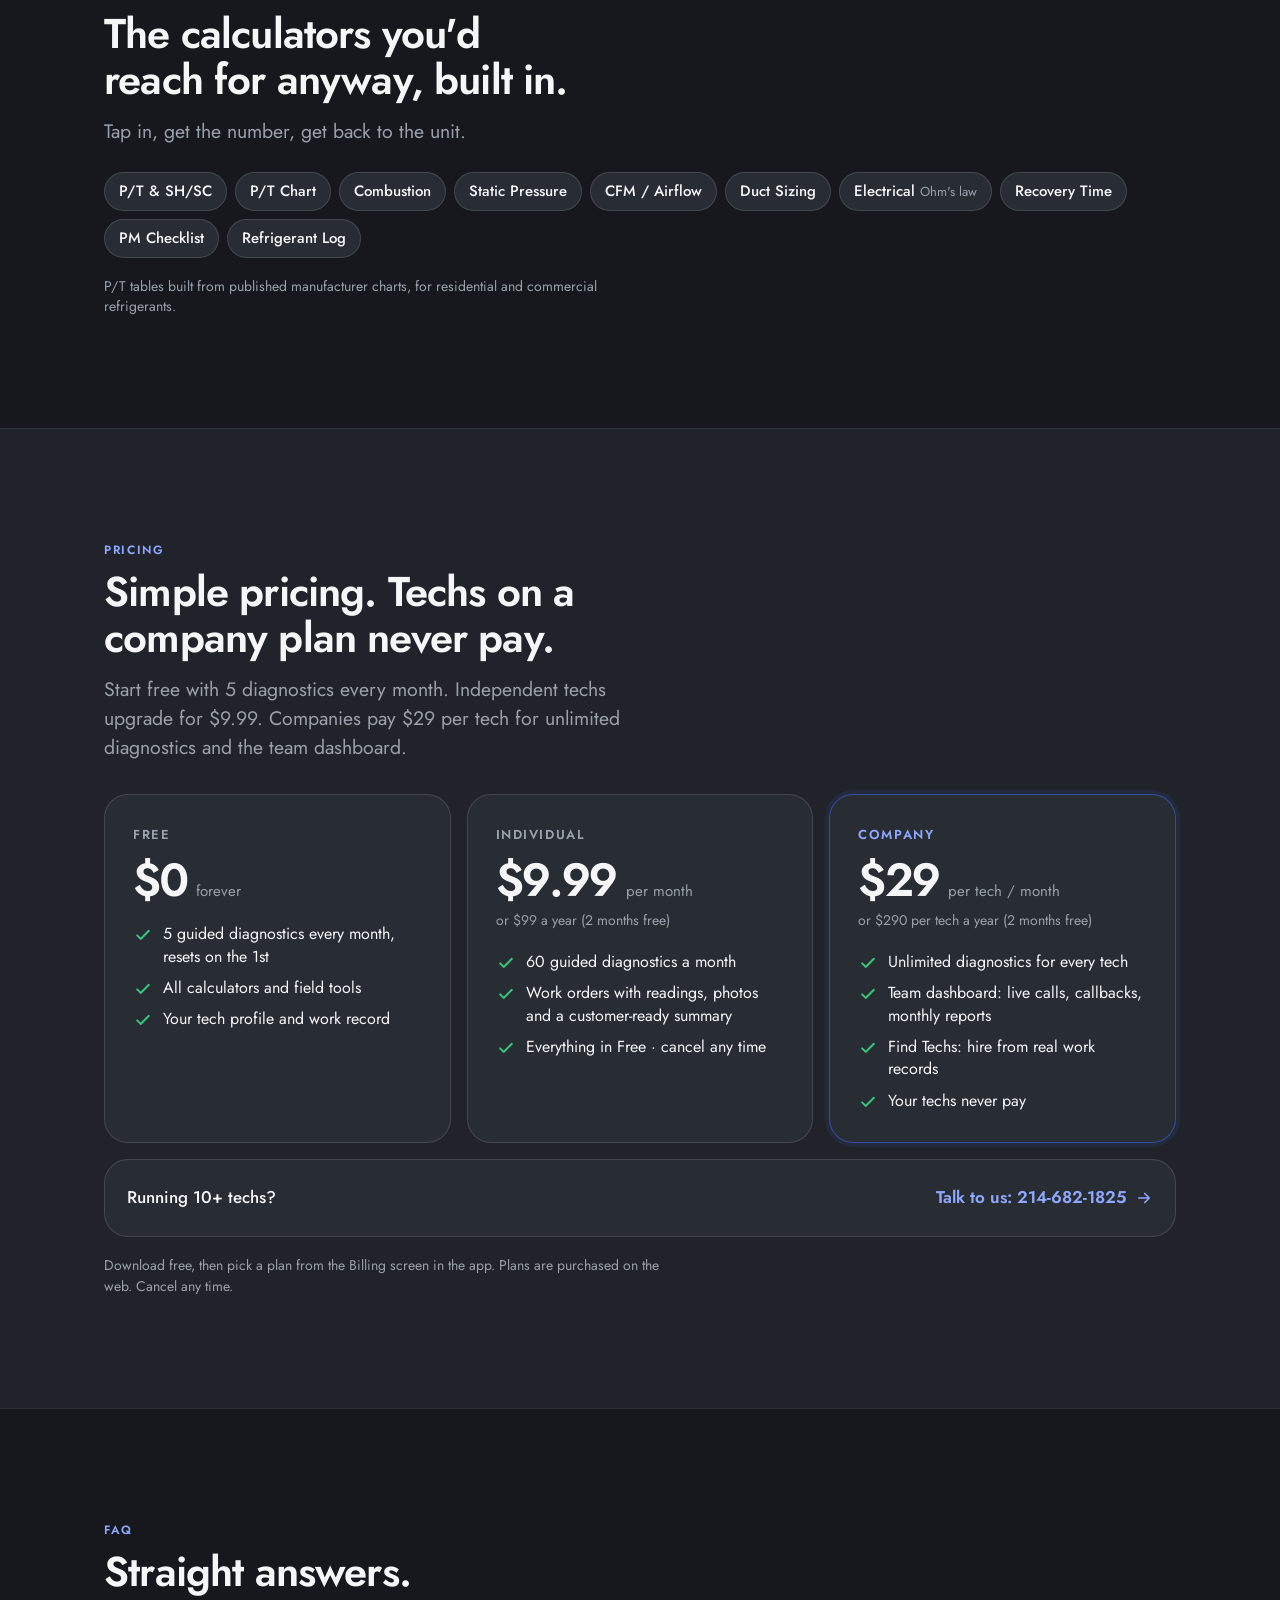
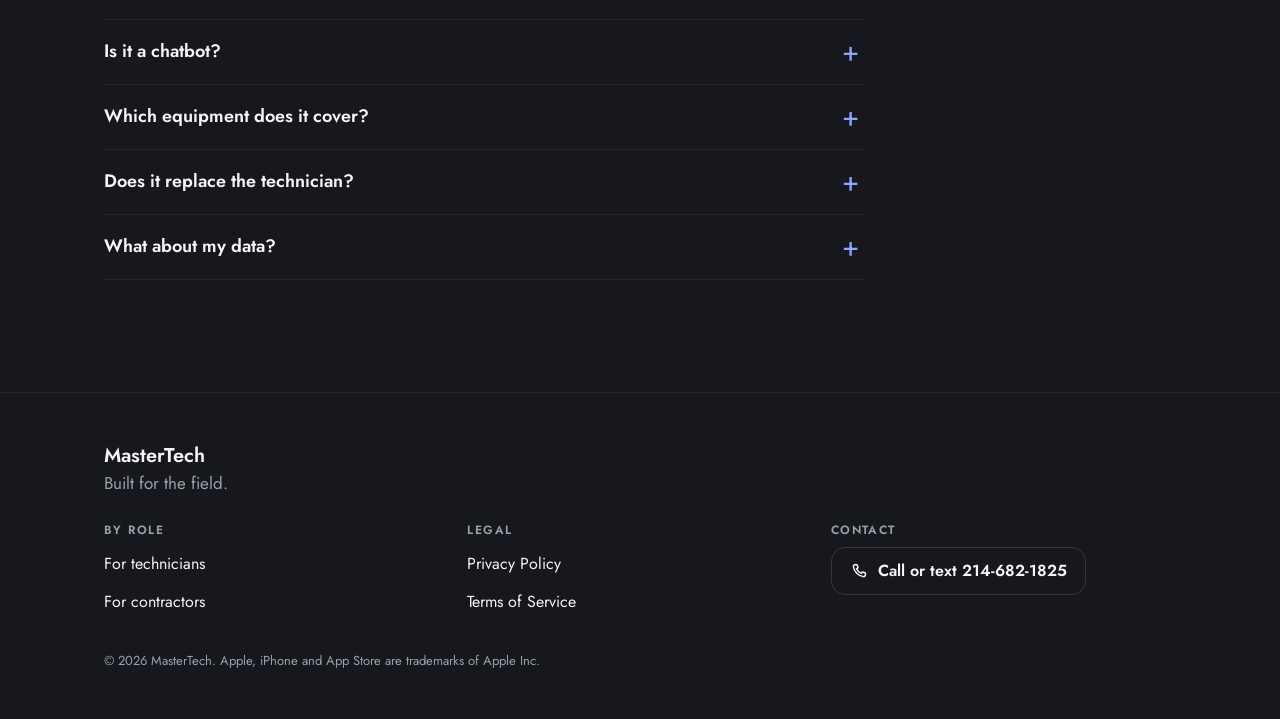
==== commit f3f9bdeb: "Hero clip plays on every phone; phone contact instead of email; app icon in header - Shared assets/c" ====
--- a/index.html
+++ b/index.html
@@ -27,7 +27,7 @@
 <link rel="preconnect" href="https://fonts.googleapis.com">
 <link rel="preconnect" href="https://fonts.gstatic.com" crossorigin>
 <link rel="stylesheet" href="https://fonts.googleapis.com/css2?family=Jost:wght@400;500;600&display=swap">
-<link rel="stylesheet" href="assets/site.css?v=dcb2988">
+<link rel="stylesheet" href="assets/site.css?v=de02537">
 <script type="application/ld+json">
 {"@context":"https://schema.org","@type":"SoftwareApplication","name":"MasterTech.ai","operatingSystem":"iOS","applicationCategory":"BusinessApplication","url":"https://kaus-projects.github.io/","installUrl":"https://apps.apple.com/us/app/mastertech-ai/id6786938615","offers":{"@type":"Offer","price":"0","priceCurrency":"USD"},"description":"A free iPhone app that walks an HVAC technician from a broken unit to a confirmed diagnosis, one step at a time, then keeps the call on their record."}
 </script>
@@ -46,11 +46,12 @@
   <symbol id="i-steps" viewBox="0 0 24 24"><path d="M5 6h2M5 12h2M5 18h2M11 6h8M11 12h8M11 18h8" fill="none" stroke="currentColor" stroke-width="2" stroke-linecap="round"/></symbol>
   <symbol id="i-bolt" viewBox="0 0 24 24"><path d="M13 2L4 14h7l-1 8 9-12h-7z" fill="none" stroke="currentColor" stroke-width="2" stroke-linejoin="round"/></symbol>
   <symbol id="i-arr" viewBox="0 0 24 24"><path d="M5 12h14M13 6l6 6-6 6" fill="none" stroke="currentColor" stroke-width="2.2" stroke-linecap="round" stroke-linejoin="round"/></symbol>
+  <symbol id="i-phone" viewBox="0 0 24 24"><path d="M6.8 3.5h2.6l1.4 4.1-2 1.3a11.5 11.5 0 0 0 6.3 6.3l1.3-2 4.1 1.4v2.6a2.3 2.3 0 0 1-2.5 2.3A15.6 15.6 0 0 1 4.5 6a2.3 2.3 0 0 1 2.3-2.5z" fill="none" stroke="currentColor" stroke-width="2" stroke-linejoin="round"/></symbol>
 </svg>
 
 <header class="top">
   <div class="wrap">
-    <a class="brand" href="#main" aria-label="MasterTech home"><span class="dot" aria-hidden="true"></span>MasterTech</a>
+    <a class="brand" href="#main" aria-label="MasterTech home"><img class="mark" src="assets/mark-64.png?v=c7eb0d1" width="17" height="17" alt="">MasterTech</a>
     <nav class="nav" aria-label="Sections">
       <a href="#how">How it works</a>
       <a href="#inside">What's inside</a>
@@ -81,12 +82,12 @@
         </div>
       </div>
       <div class="hero-visual">
-        <div class="phone hero-phone">
-          <video class="shot" poster="assets/hero-poster.jpg?vfb01f65" autoplay muted loop playsinline width="540" height="1174" aria-label="MasterTech on iPhone: choosing a role, the home screen, picking the unit type, entering readings, then the AI diagnosis: Low refrigerant charge at 86% confidence.">
-            <source src="assets/hero.mp4?vfb01f65" type="video/mp4">
-            <source src="assets/hero.webm?vfb01f65" type="video/webm">
+        <div class="phone hero-phone" data-anim="assets/hero-anim.webp?v=f212e48">
+          <video class="shot" poster="assets/hero-poster.jpg?v=0955804" autoplay muted loop playsinline preload="auto" width="540" height="1174" aria-label="MasterTech on iPhone: choosing a role, the home screen, picking the unit type, entering readings, then the AI diagnosis: Low refrigerant charge at 86% confidence.">
+            <source src="assets/hero.mp4?v=defa6be" type="video/mp4">
+            <source src="assets/hero.webm?v=d51ec5b" type="video/webm">
           </video>
-          <img class="shot poster" src="assets/hero-poster.jpg?vfb01f65" width="540" height="1174" alt="iPhone showing a MasterTech call: measurement tiles for superheat, subcool, suction and head, and an AI Diagnosis card reading Low refrigerant charge at 86% confidence.">
+          <button class="clip-btn" type="button" aria-label="Pause video" hidden><svg class="i-pause" viewBox="0 0 24 24" aria-hidden="true"><path d="M7 5h3.2v14H7zM13.8 5H17v14h-3.2z" fill="currentColor"/></svg><svg class="i-play" viewBox="0 0 24 24" aria-hidden="true"><path d="M8 5.2v13.6L19 12z" fill="currentColor"/></svg></button>
         </div>
       </div>
     </div>
@@ -347,7 +348,7 @@
       </div>
       <div class="talk">
         <p>Running 10+ techs?</p>
-        <a class="arrow" href="mailto:kaustubhdeshpande@me.com?subject=MasterTech%20company%20pricing">Talk to us<svg aria-hidden="true"><use href="#i-arr"/></svg></a>
+        <a class="arrow" href="tel:+12146821825">Talk to us: 214-682-1825<svg aria-hidden="true"><use href="#i-arr"/></svg></a>
       </div>
       <p class="micro plan-note">Download free, then pick a plan from the Billing screen in the app. Plans are purchased on the web. Cancel any time.</p>
     </div>
@@ -399,8 +400,8 @@
         <a href="https://kaus-projects.github.io/mastertech-legal/terms.html">Terms of Service</a>
       </div>
       <div class="fcol support">
-        <h4>Support</h4>
-        <a href="mailto:kaustubhdeshpande@me.com">kaustubhdeshpande@me.com</a>
+        <h4>Contact</h4>
+        <a class="btn ghost call" href="tel:+12146821825"><svg aria-hidden="true"><use href="#i-phone"/></svg>Call or text 214-682-1825</a>
       </div>
     </div>
     <p class="fmicro">© 2026 MasterTech. Apple, iPhone and App Store are trademarks of Apple Inc.</p>
@@ -408,38 +409,6 @@
 </footer>
 
 
-<script>
-(function(){
-  var ph=document.querySelector('.hero-phone'),v=ph&&ph.querySelector('video');
-  if(v){
-    if(window.matchMedia&&window.matchMedia('(prefers-reduced-motion: reduce)').matches){
-      v.removeAttribute('autoplay');v.removeAttribute('loop');v.pause();
-    }else{
-      // Phones can refuse to autoplay <video> (iOS Low Power Mode, data saver, some in-app
-      // browsers). Animated images are never blocked, so swap in the same clip as an
-      // animated WebP. It only downloads when the video was refused.
-      var swapped=false,started=false;
-      var toImage=function(){
-        if(swapped||started)return;swapped=true;
-        var img=new Image();img.className='shot anim';img.width=540;img.height=1174;img.decoding='async';
-        img.alt=v.getAttribute('aria-label')||'';
-        img.onload=function(){v.replaceWith(img);};
-        img.src='assets/hero-anim.webp?v=anim-0a48fd4';
-      };
-      v.addEventListener('playing',function(){started=true;});
-      v.muted=true;v.playsInline=true;
-      if(/[?&]anim=1/.test(location.search)){toImage();}
-      else{
-        var p=v.play();if(p&&p.catch)p.catch(toImage);
-        // neither playing nor rejected: once it has data but still sits paused, it was refused
-        var t=0,iv=setInterval(function(){t+=500;
-          if(started||swapped||t>15000){clearInterval(iv);return;}
-          if(t>=3000&&v.paused&&v.readyState>=2){clearInterval(iv);toImage();}
-        },500);
-      }
-    }
-  }
-})();
-</script>
+<script src="assets/clip.js?v=8eed32c"></script>
 </body>
 </html>
--- a/assets/site.css
+++ b/assets/site.css
@@ -40,22 +40,22 @@
 /* ---------- buttons ---------- */
 .btn{display:inline-flex;align-items:center;justify-content:center;gap:10px;min-height:52px;padding:0 20px;border-radius:14px;font-weight:600;font-size:16px;line-height:1.15;text-decoration:none;border:1px solid transparent;color:var(--text);transition:background .15s,border-color .15s,transform .05s;text-align:center}
 .btn.primary{background:var(--accent);color:#fff}
-.btn.primary:hover{background:var(--accent-press)}
+@media(hover:hover){.btn.primary:hover{background:var(--accent-press)}}
 .btn.ghost{background:transparent;border-color:var(--line2)}
-.btn.ghost:hover{background:var(--panel2);border-color:rgba(255,255,255,.28)}
+@media(hover:hover){.btn.ghost:hover{background:var(--panel2);border-color:rgba(255,255,255,.28)}}
 .btn:active{transform:translateY(1px)}
 .badge{display:inline-block;line-height:0;border-radius:9px;flex:none}
 .badge img{height:56px;width:auto;max-width:none}
 .badge.md img{height:52px}
 .badge.sm img{height:48px}
-.badge:hover{opacity:.92}
+@media(hover:hover){.badge:hover{opacity:.92}}
 .soon{display:inline-flex;flex-direction:column-reverse;justify-content:center;height:56px;padding:0 18px;border:1px solid var(--line2);border-radius:9px;background:rgba(255,255,255,.03);line-height:1.05;white-space:nowrap;cursor:default;flex:none}
 .soon small{font-size:10.5px;font-weight:600;letter-spacing:.12em;text-transform:uppercase;color:var(--dim)}
 .soon b{font-size:20px;font-weight:600;letter-spacing:-.01em;color:var(--text);margin-top:3px}
 .ctas{display:flex;flex-wrap:wrap;align-items:center;gap:12px 14px;margin-top:28px}
 .ctas .micro{flex-basis:100%;margin-top:2px}
 .arrow{display:inline-flex;align-items:center;gap:8px;font-weight:600;text-decoration:none;color:var(--ink);min-height:44px}
-.arrow:hover{text-decoration:underline;text-underline-offset:3px}
+@media(hover:hover){.arrow:hover{text-decoration:underline;text-underline-offset:3px}}
 .arrow svg{width:18px;height:18px;flex:none}
 .arrow.down svg{transform:rotate(90deg)}
 .hero .ctas .arrow{margin-top:-6px;font-size:16px}
@@ -64,14 +64,15 @@
 .top{position:sticky;top:0;z-index:50;background:rgba(22,24,29,.84);-webkit-backdrop-filter:saturate(140%) blur(12px);backdrop-filter:saturate(140%) blur(12px);border-bottom:1px solid var(--line)}
 .top .wrap{display:flex;align-items:center;justify-content:space-between;min-height:62px;gap:12px}
 .brand{display:inline-flex;align-items:center;gap:9px;font-weight:600;font-size:18px;letter-spacing:-.01em;color:var(--text);text-decoration:none;white-space:nowrap;min-height:44px}
-.brand .dot{width:11px;height:11px;border-radius:3px;background:var(--accent);box-shadow:0 0 0 3px rgba(65,105,240,.22);flex:none}
+.brand .mark{width:17px;height:17px;border-radius:22.37%;outline:1px solid rgba(255,255,255,.14);outline-offset:-1px;flex:none}
 .brand b{font-weight:600;color:var(--ink)}
 .nav{display:none;gap:22px}
 .nav a{color:var(--dim);text-decoration:none;font-weight:500;font-size:15px;padding:10px 0}
-.nav a:hover,.nav a[aria-current]{color:var(--text)}
+.nav a[aria-current]{color:var(--text)}
+@media(hover:hover){.nav a:hover{color:var(--text)}}
 .roles{display:flex;align-items:center;gap:2px;padding:3px;border:1px solid var(--line2);border-radius:999px;flex:none}
 .roles a{display:inline-flex;align-items:center;min-height:38px;padding:0 13px;border-radius:999px;font-size:14px;font-weight:500;line-height:1;color:var(--text);text-decoration:none;white-space:nowrap;transition:background .15s,color .15s}
-.roles a:hover{background:var(--panel2)}
+@media(hover:hover){.roles a:hover{background:var(--panel2)}}
 .roles a[aria-current]{background:rgba(65,105,240,.18);color:var(--ink)}
 .roles .l{display:none}
 @media(min-width:720px){.roles .s{display:none}.roles .l{display:inline}.roles a{padding:0 16px}}
@@ -82,6 +83,18 @@
 .phone::before{content:"";position:absolute;top:3.1%;left:50%;width:27%;height:2.9%;transform:translateX(-50%);background:#000;border-radius:999px;z-index:2}
 .phone::after{content:"";position:absolute;inset:0;border-radius:inherit;box-shadow:inset 0 0 0 5px #0B0C0F,inset 0 0 0 6px rgba(255,255,255,.08);pointer-events:none;z-index:2}
 .phone>.shot{width:100%;height:100%;object-fit:cover;object-position:top center;background:var(--panel)}
+.hero-phone[data-anim]{cursor:pointer;-webkit-tap-highlight-color:transparent;-webkit-touch-callout:none;-webkit-user-select:none;user-select:none}
+.hero-phone video::-webkit-media-controls-start-playback-button{display:none!important;-webkit-appearance:none}
+.hero-phone video::-webkit-media-controls{display:none!important}
+.hero-phone>.anim{position:absolute;inset:0;z-index:1;opacity:0;transition:opacity .25s;-webkit-user-drag:none}
+.hero-phone>.anim.on{opacity:1}
+.clip-btn{position:absolute;right:7%;bottom:2.6%;z-index:3;width:44px;height:44px;display:grid;place-items:center;padding:0;border:1px solid rgba(255,255,255,.22);border-radius:999px;background:rgba(11,12,15,.62);color:#fff;cursor:pointer;-webkit-backdrop-filter:blur(8px);backdrop-filter:blur(8px);-webkit-tap-highlight-color:transparent}
+.clip-btn[hidden]{display:none}
+@media(hover:hover){.clip-btn:hover{background:rgba(11,12,15,.8)}}
+.clip-btn:focus-visible{outline:2px solid var(--ink);outline-offset:2px;border-radius:999px}
+.clip-btn svg{width:18px;height:18px}
+.clip-btn .i-play,.clip-btn.is-paused .i-pause{display:none}
+.clip-btn.is-paused .i-play{display:block}
 .phone.md{width:min(100%,250px);--pr:38px}
 .phone.sm{width:min(100%,200px);--pr:32px}
 .peek{position:relative;overflow:hidden}
@@ -100,7 +113,6 @@
 .hero-visual{position:relative}
 .hero-visual::before{content:"";position:absolute;inset:6% -10% 0;background:radial-gradient(55% 45% at 50% 34%,rgba(65,105,240,.32),transparent 70%);filter:blur(26px);pointer-events:none}
 .hero-phone{width:min(100%,320px);position:relative}
-.hero-phone .poster{display:none}
 @media(min-width:900px){
   .hero{padding:56px 0 32px}
   .hero-grid{grid-template-columns:minmax(0,1.05fr) minmax(0,.95fr);align-items:center;gap:56px}
@@ -269,8 +281,11 @@
 .fgrid{display:grid;grid-template-columns:1fr 1fr;gap:26px 18px;margin-top:28px}
 .fcol h4{margin:0 0 8px;font-size:12px;letter-spacing:.12em;text-transform:uppercase;color:var(--dim);font-weight:600}
 .fcol a{display:block;color:var(--text);text-decoration:none;padding:7px 0;font-size:16px;overflow-wrap:anywhere}
-.fcol a:hover{color:var(--ink)}
+@media(hover:hover){.fcol a:hover{color:var(--ink)}}
 .fcol.support{grid-column:1/-1}
+.fcol a.call{display:inline-flex;min-height:48px;padding:0 18px;margin-top:2px;font-size:16px;overflow-wrap:normal}
+@media(hover:hover){.fcol a.call:hover{color:var(--text)}}
+.call svg{width:18px;height:18px;flex:none}
 .fmicro{margin-top:30px;font-size:13px;color:var(--dim);max-width:60ch}
 @media(min-width:800px){.fgrid{grid-template-columns:repeat(3,1fr)}.fcol.support{grid-column:auto}}
 @media(min-width:900px){footer{padding-bottom:48px}}
@@ -278,6 +293,4 @@
 @media(prefers-reduced-motion:reduce){
   html{scroll-behavior:auto}
   *,*::before,*::after{transition:none!important;animation:none!important}
-  .hero-phone video{display:none}
-  .hero-phone .poster{display:block}
-}
+}
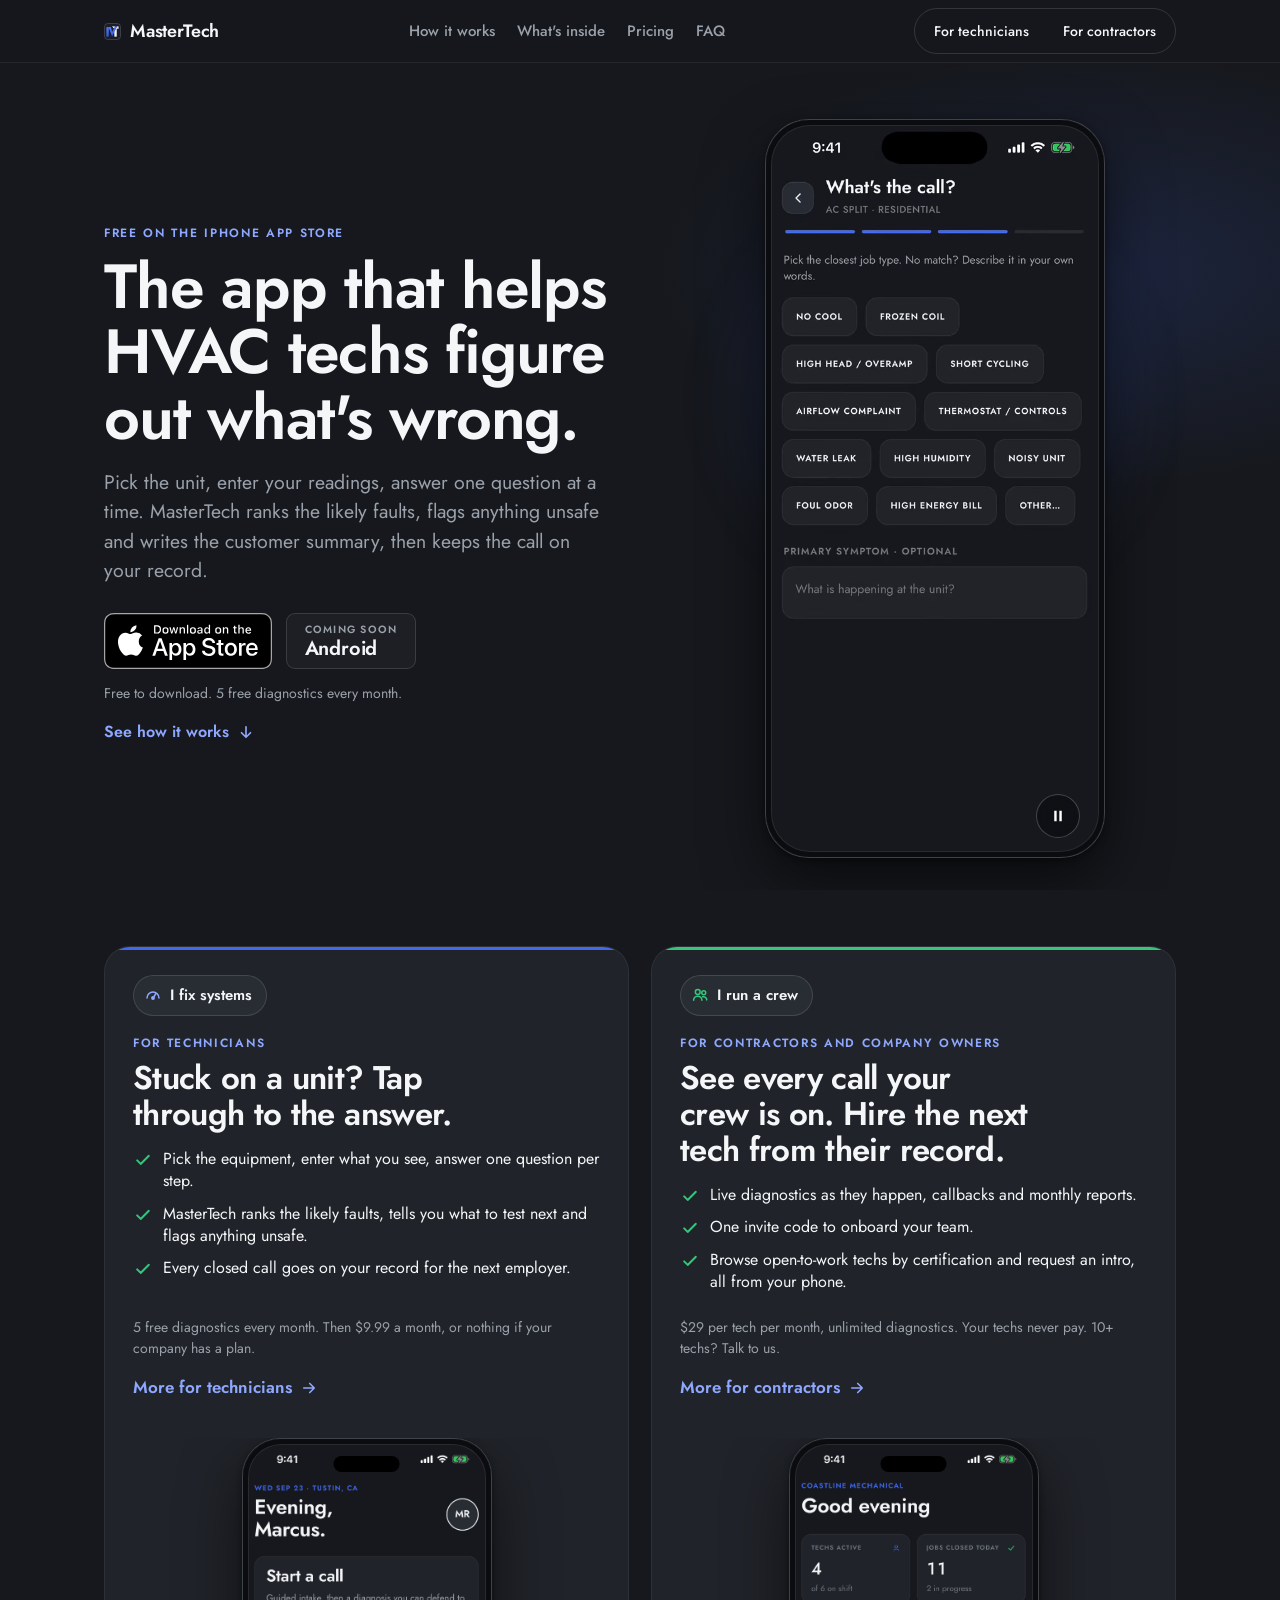
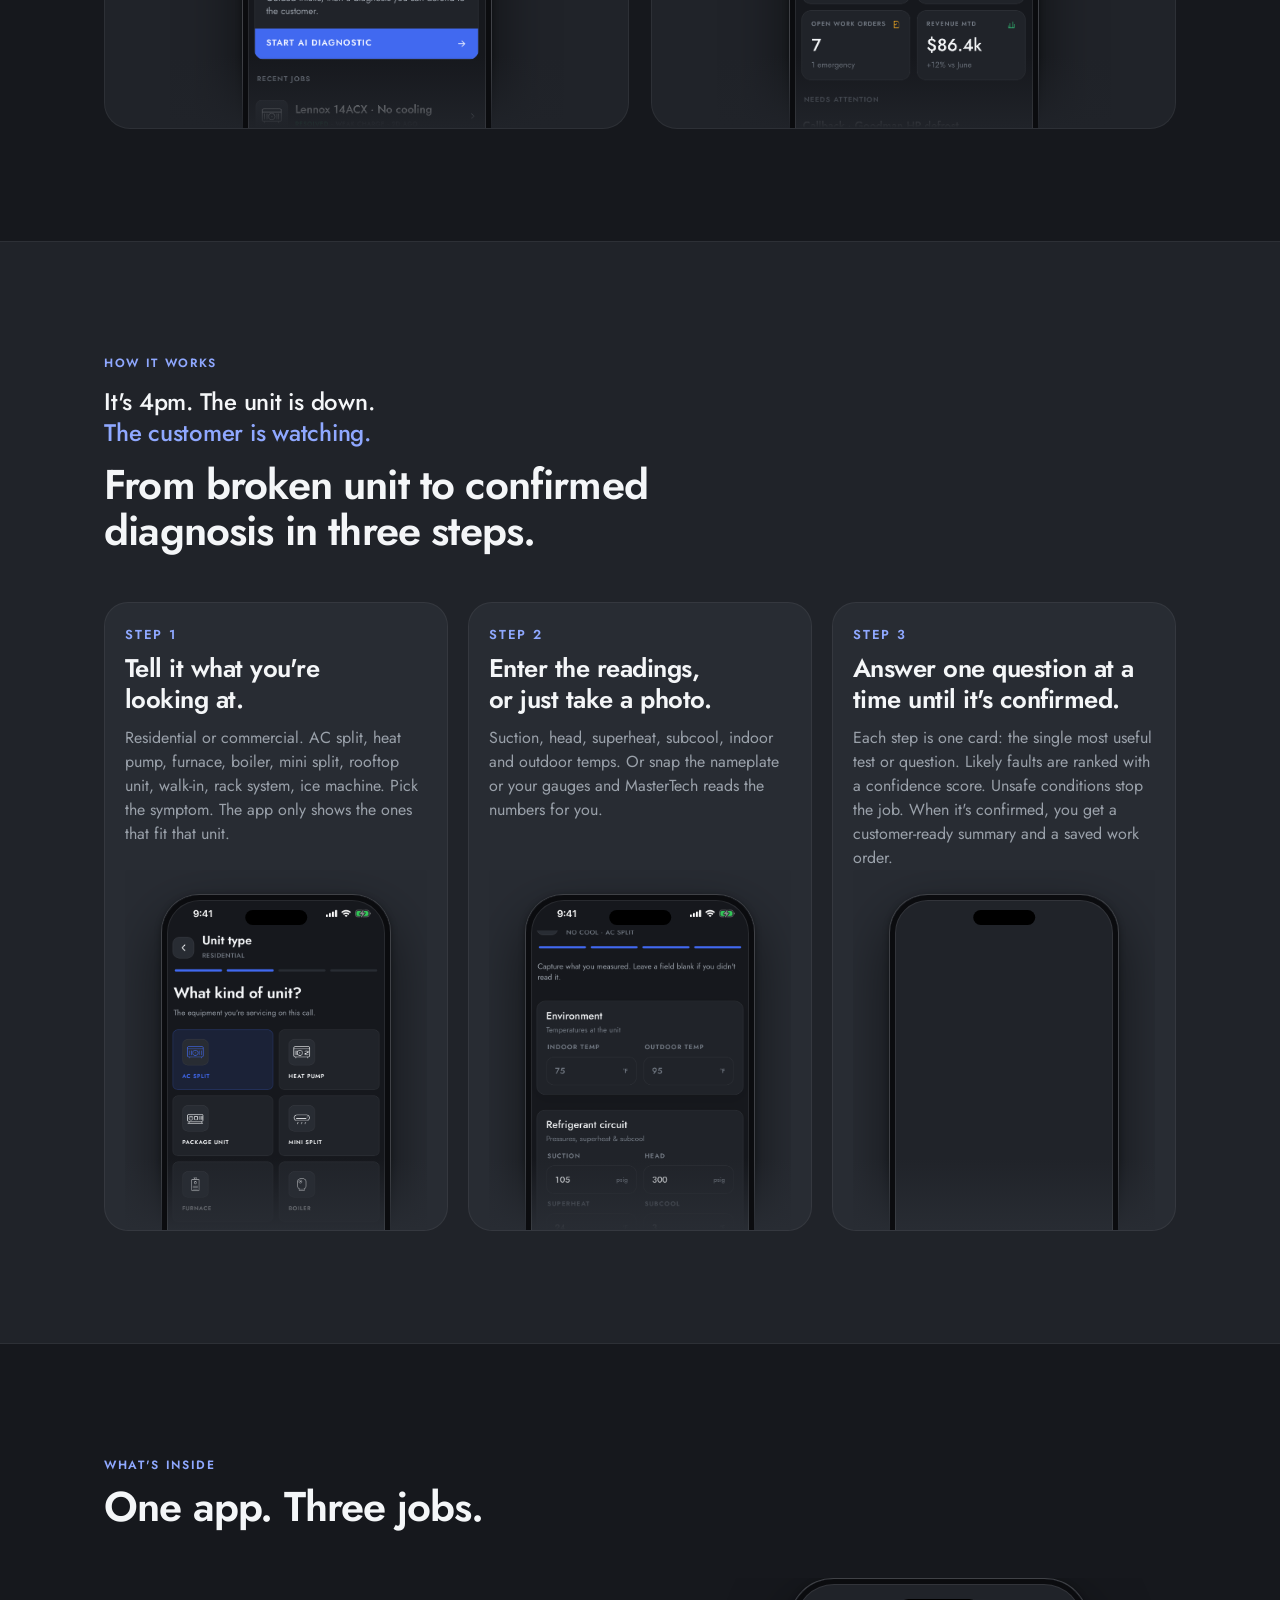
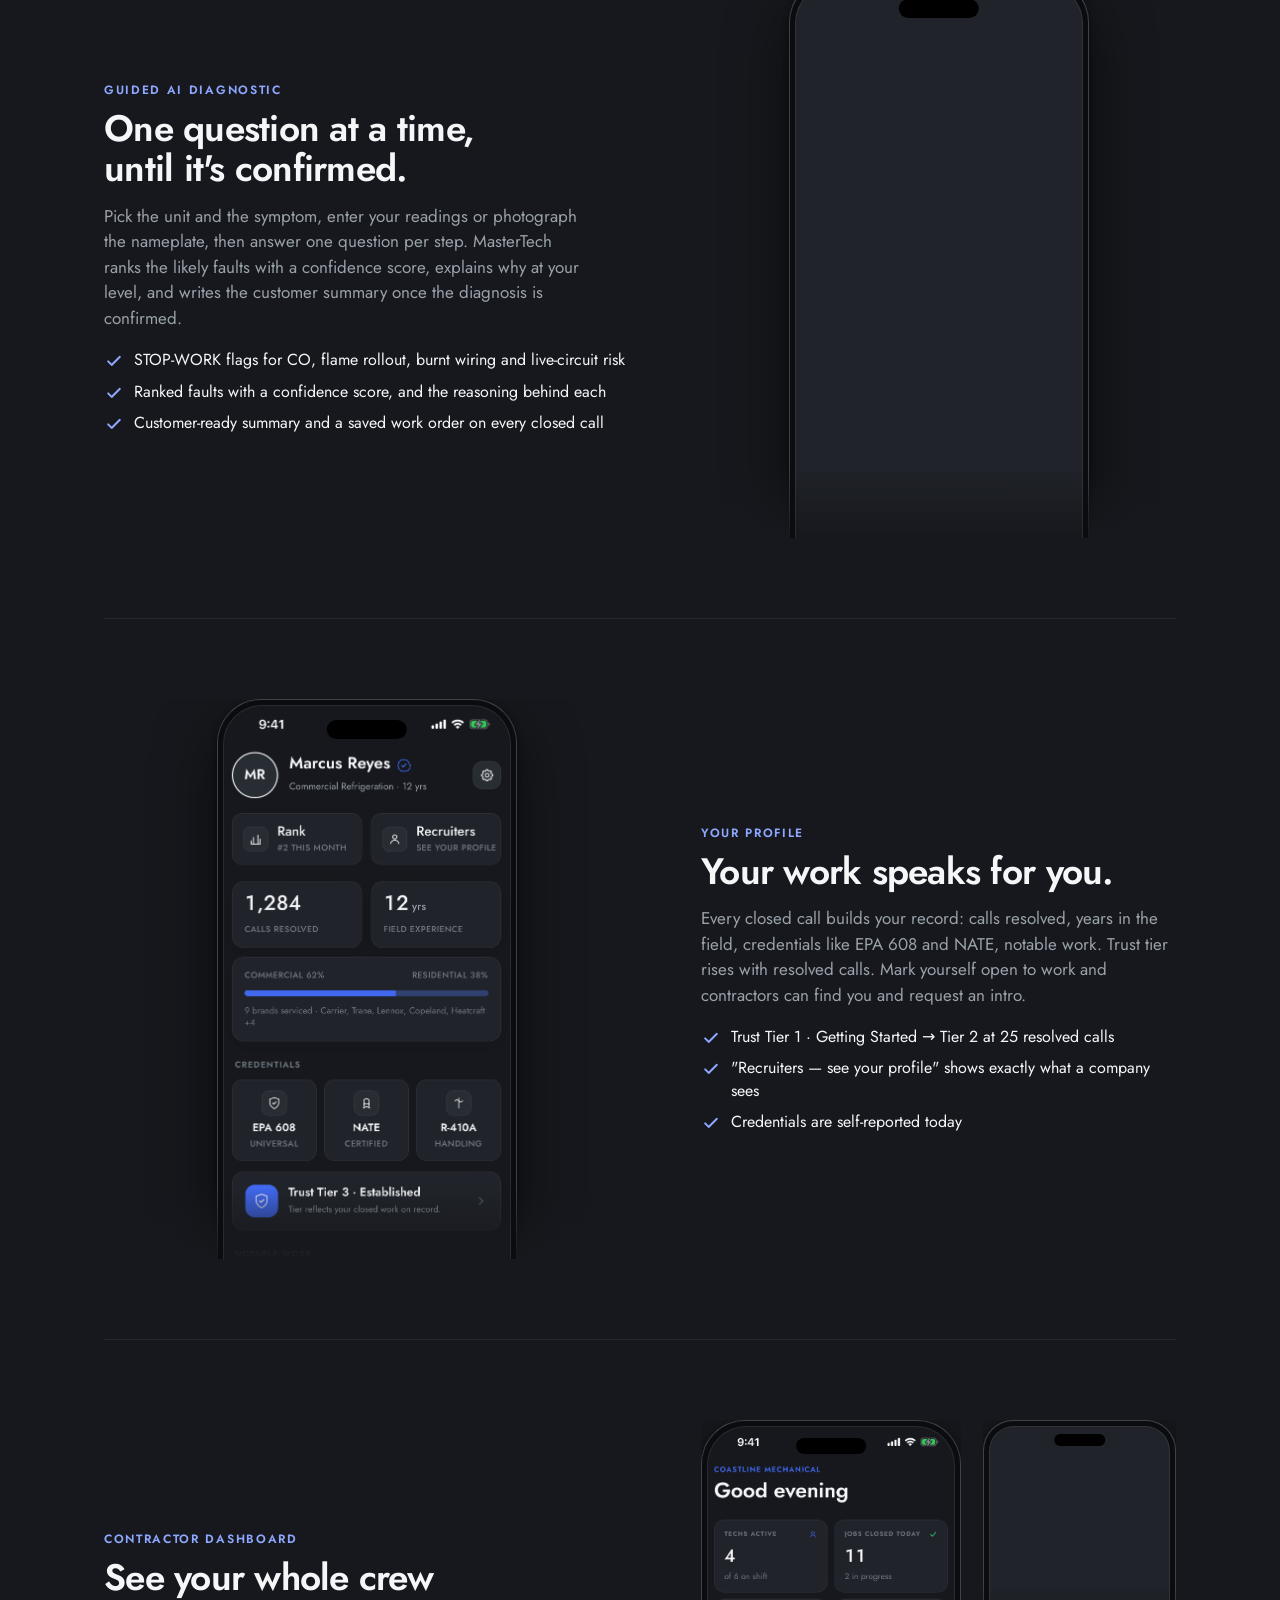
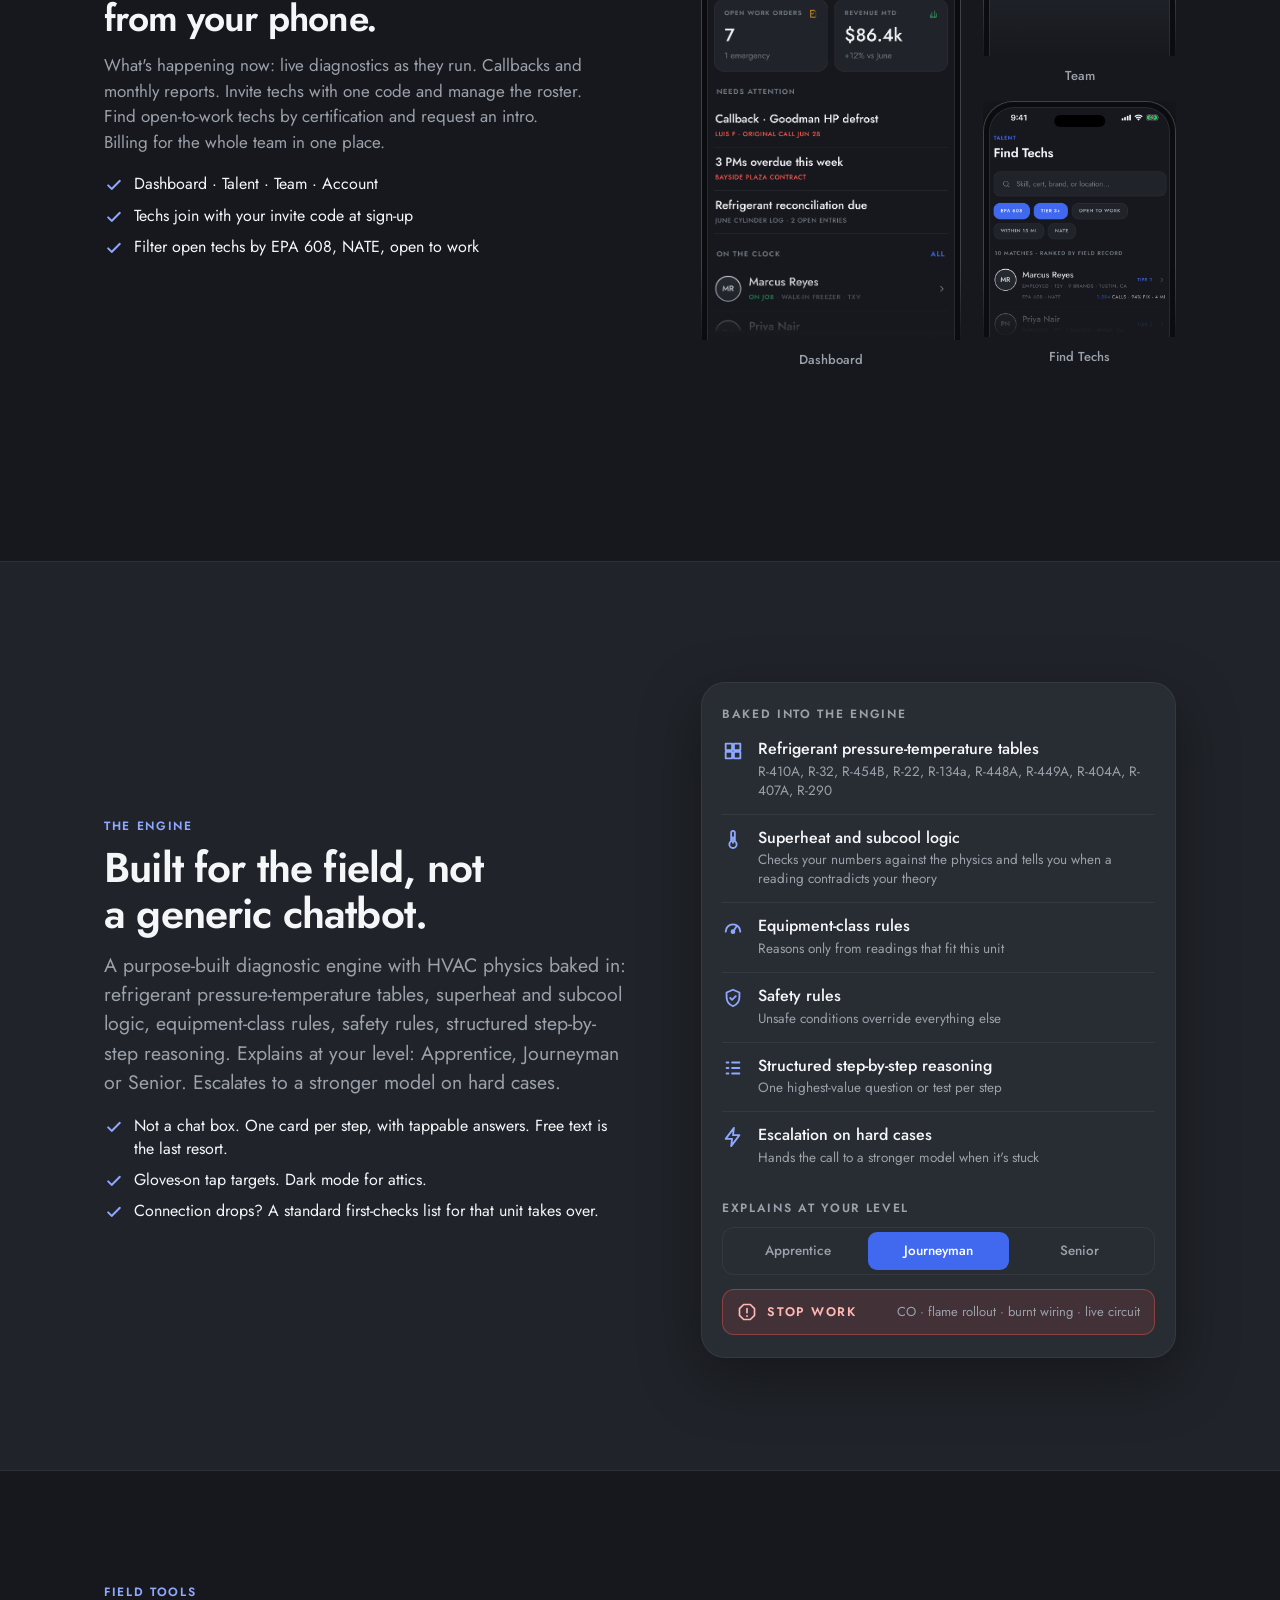
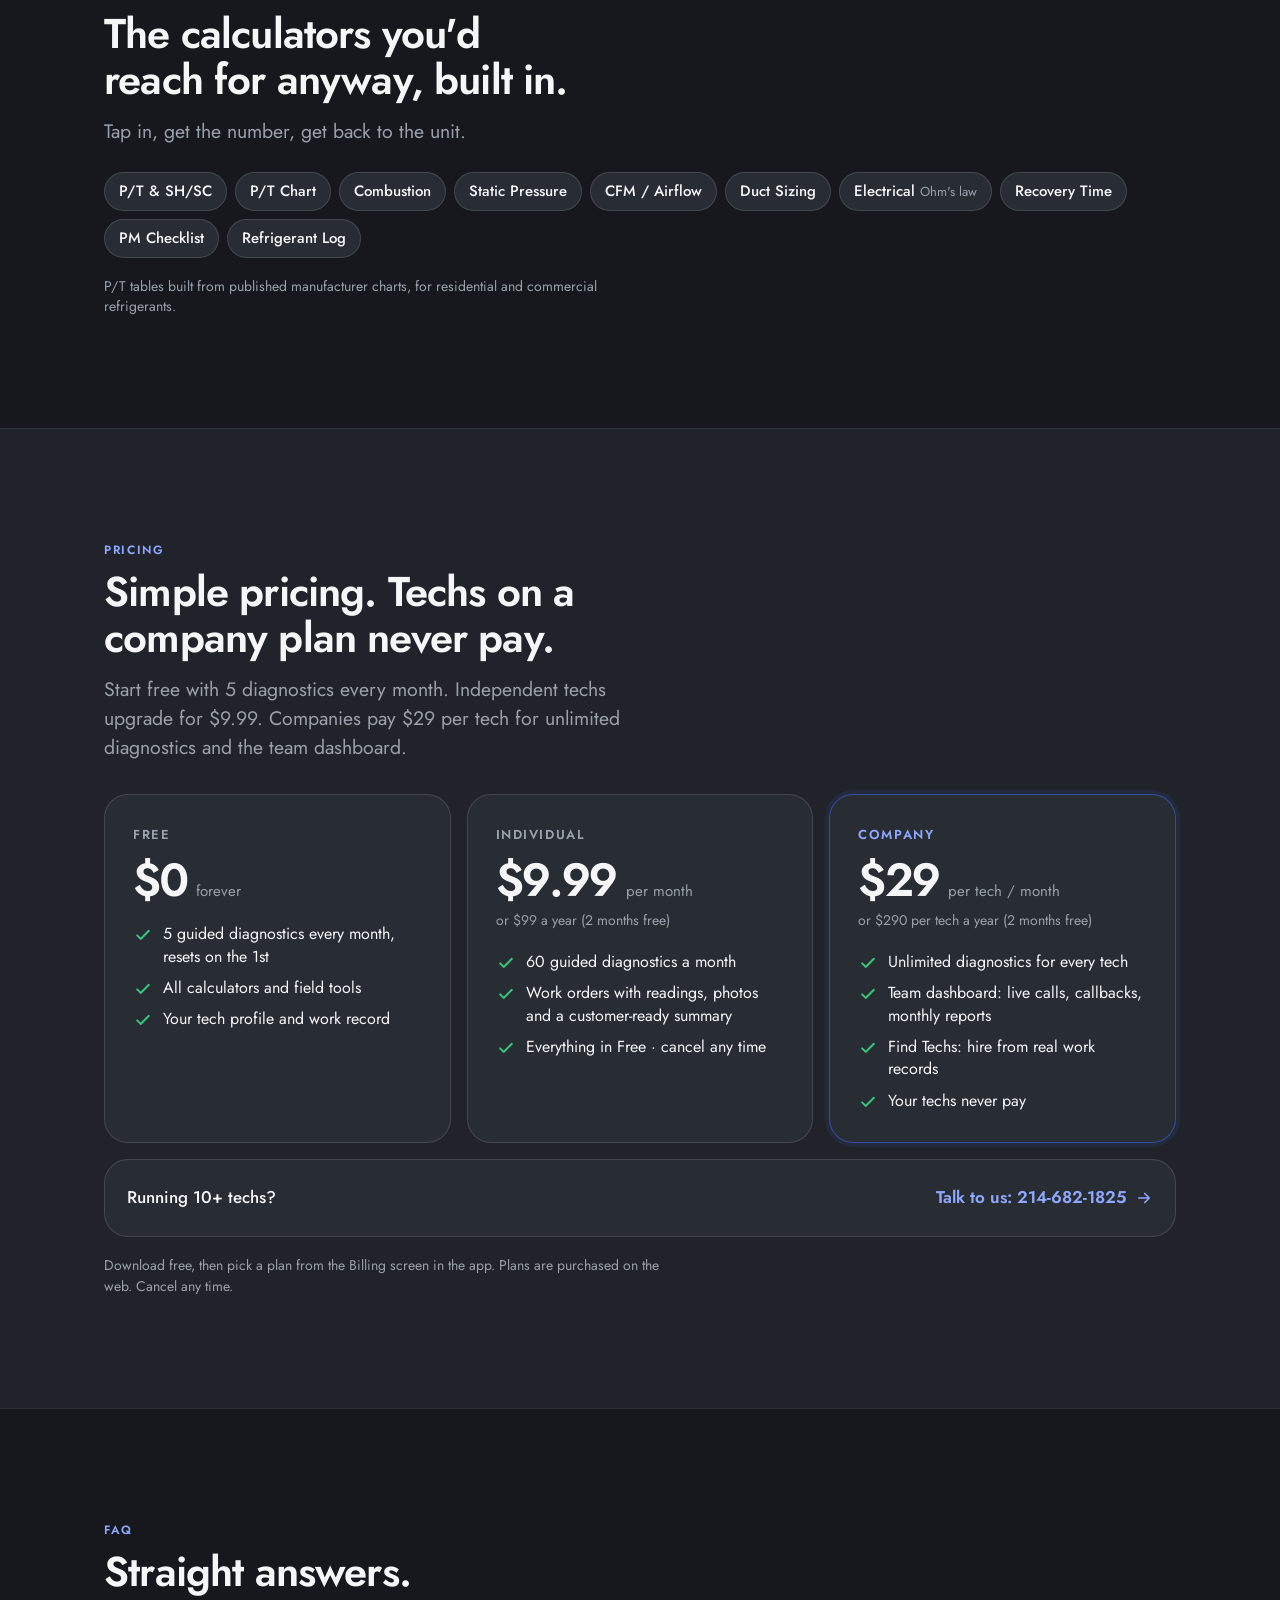
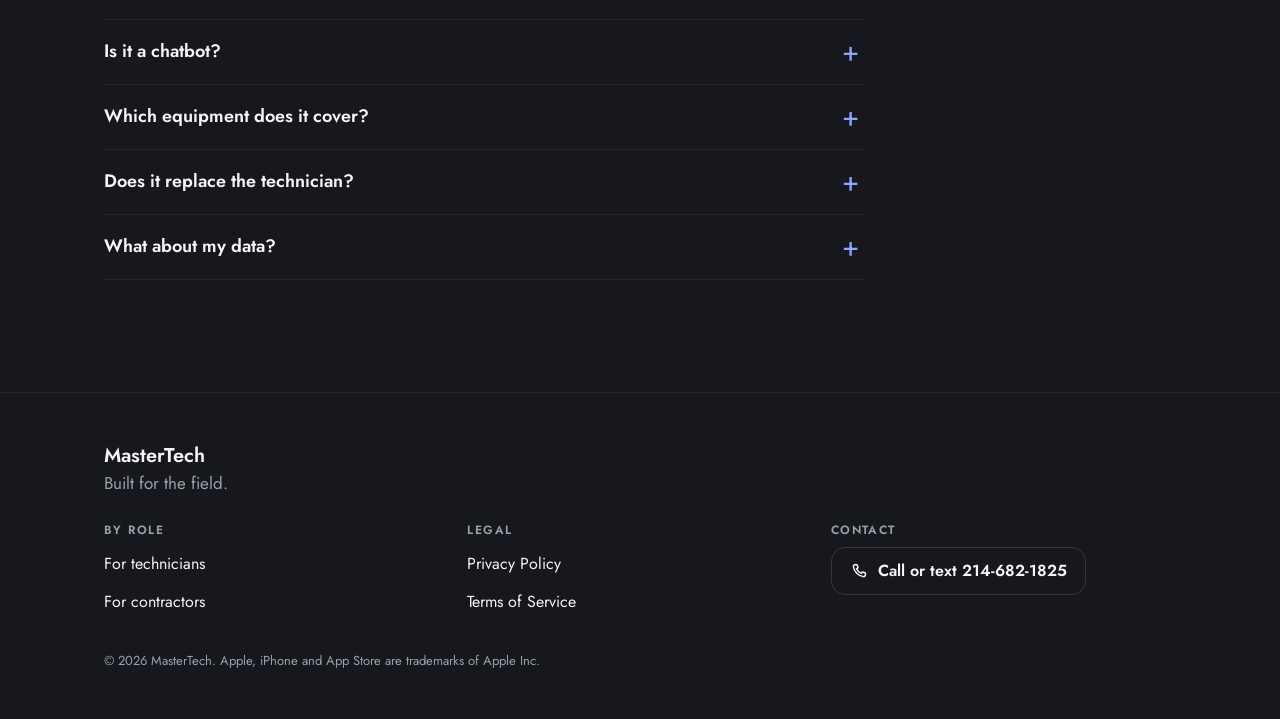
==== commit eedf6605: "Canonical, social and legal links use joinmastertech.com Co-Authored-By: Claude Opus 5.5 <noreply@an" ====
--- a/index.html
+++ b/index.html
@@ -5,7 +5,7 @@
 <meta name="viewport" content="width=device-width, initial-scale=1, viewport-fit=cover">
 <title>MasterTech — The app that helps HVAC techs figure out what's wrong</title>
 <meta name="description" content="MasterTech is a free iPhone app that walks an HVAC technician from a broken unit to a confirmed diagnosis, one step at a time, then keeps the call on their record. Live dashboard for contractors.">
-<link rel="canonical" href="https://kaus-projects.github.io/">
+<link rel="canonical" href="https://joinmastertech.com/">
 <meta name="theme-color" content="#16181D">
 <meta name="color-scheme" content="dark">
 <meta name="apple-itunes-app" content="app-id=6786938615">
@@ -13,23 +13,23 @@
 <link rel="apple-touch-icon" sizes="180x180" href="assets/icon-180.png">
 <meta property="og:type" content="website">
 <meta property="og:site_name" content="MasterTech">
-<meta property="og:url" content="https://kaus-projects.github.io/">
+<meta property="og:url" content="https://joinmastertech.com/">
 <meta property="og:title" content="MasterTech — The app that helps HVAC techs figure out what's wrong">
 <meta property="og:description" content="Pick the unit, enter your readings, answer one question at a time. MasterTech ranks the likely faults, flags anything unsafe and writes the customer summary. Free on the iPhone App Store.">
-<meta property="og:image" content="https://kaus-projects.github.io/assets/og.jpg">
+<meta property="og:image" content="https://joinmastertech.com/assets/og.jpg">
 <meta property="og:image:width" content="1200">
 <meta property="og:image:height" content="630">
 <meta property="og:image:alt" content="MasterTech: The app that helps HVAC techs figure out what's wrong. Two iPhone screens: an AI diagnosis and a contractor dashboard.">
 <meta name="twitter:card" content="summary_large_image">
 <meta name="twitter:title" content="MasterTech — The app that helps HVAC techs figure out what's wrong">
 <meta name="twitter:description" content="Guided AI diagnostics for the tech. A live dashboard for the boss. Free on the iPhone App Store.">
-<meta name="twitter:image" content="https://kaus-projects.github.io/assets/og.jpg">
+<meta name="twitter:image" content="https://joinmastertech.com/assets/og.jpg">
 <link rel="preconnect" href="https://fonts.googleapis.com">
 <link rel="preconnect" href="https://fonts.gstatic.com" crossorigin>
 <link rel="stylesheet" href="https://fonts.googleapis.com/css2?family=Jost:wght@400;500;600&display=swap">
 <link rel="stylesheet" href="assets/site.css?v=de02537">
 <script type="application/ld+json">
-{"@context":"https://schema.org","@type":"SoftwareApplication","name":"MasterTech.ai","operatingSystem":"iOS","applicationCategory":"BusinessApplication","url":"https://kaus-projects.github.io/","installUrl":"https://apps.apple.com/us/app/mastertech-ai/id6786938615","offers":{"@type":"Offer","price":"0","priceCurrency":"USD"},"description":"A free iPhone app that walks an HVAC technician from a broken unit to a confirmed diagnosis, one step at a time, then keeps the call on their record."}
+{"@context":"https://schema.org","@type":"SoftwareApplication","name":"MasterTech.ai","operatingSystem":"iOS","applicationCategory":"BusinessApplication","url":"https://joinmastertech.com/","installUrl":"https://apps.apple.com/us/app/mastertech-ai/id6786938615","offers":{"@type":"Offer","price":"0","priceCurrency":"USD"},"description":"A free iPhone app that walks an HVAC technician from a broken unit to a confirmed diagnosis, one step at a time, then keeps the call on their record."}
 </script>
 </head>
 <body>
@@ -376,7 +376,7 @@
         </details>
         <details>
           <summary>What about my data?</summary>
-          <p class="a">Your readings, photos and work orders are stored in your account. Contractors see their own team only. Only techs who mark themselves open to work appear in recruiter search. Delete your account from inside the app any time. Details in the <a href="https://kaus-projects.github.io/mastertech-legal/privacy.html">Privacy Policy</a>.</p>
+          <p class="a">Your readings, photos and work orders are stored in your account. Contractors see their own team only. Only techs who mark themselves open to work appear in recruiter search. Delete your account from inside the app any time. Details in the <a href="https://joinmastertech.com/mastertech-legal/privacy.html">Privacy Policy</a>.</p>
         </details>
       </div>
     </div>
@@ -396,8 +396,8 @@
       </div>
       <div class="fcol">
         <h4>Legal</h4>
-        <a href="https://kaus-projects.github.io/mastertech-legal/privacy.html">Privacy Policy</a>
-        <a href="https://kaus-projects.github.io/mastertech-legal/terms.html">Terms of Service</a>
+        <a href="https://joinmastertech.com/mastertech-legal/privacy.html">Privacy Policy</a>
+        <a href="https://joinmastertech.com/mastertech-legal/terms.html">Terms of Service</a>
       </div>
       <div class="fcol support">
         <h4>Contact</h4>
